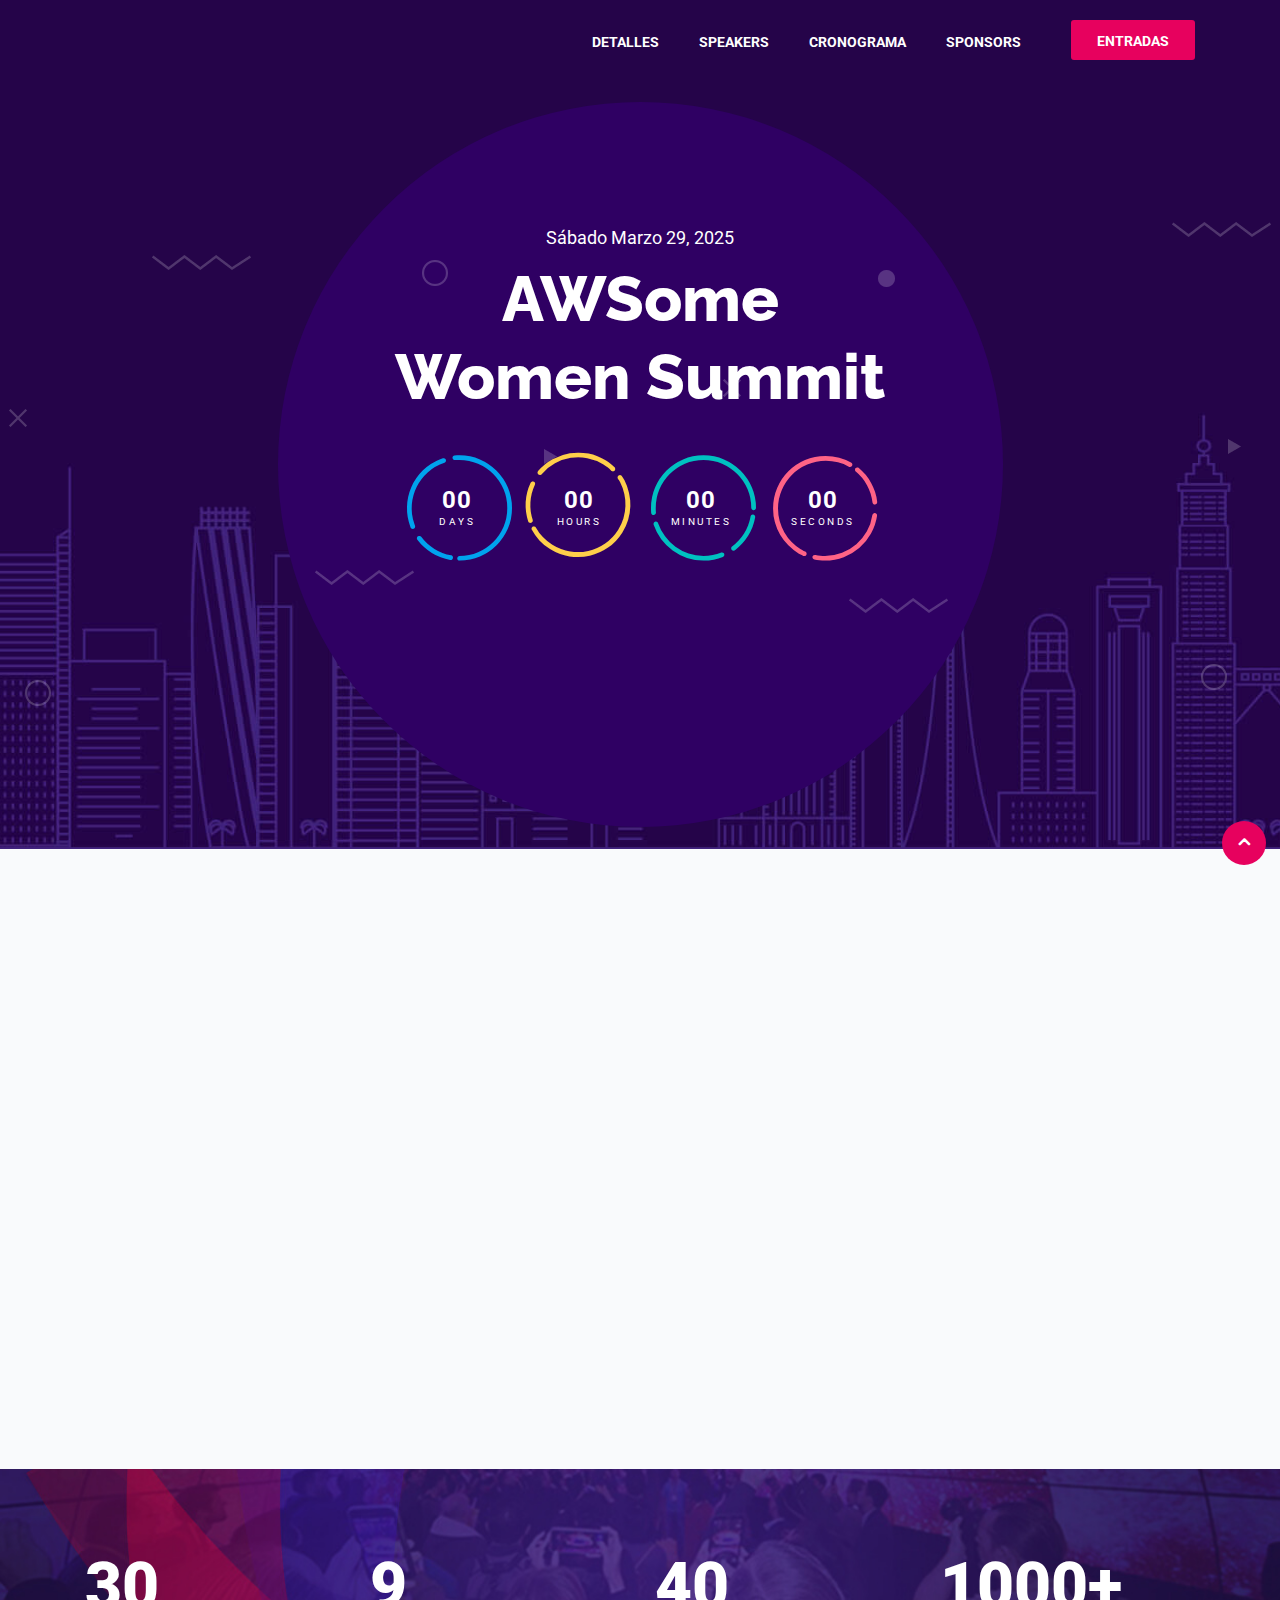
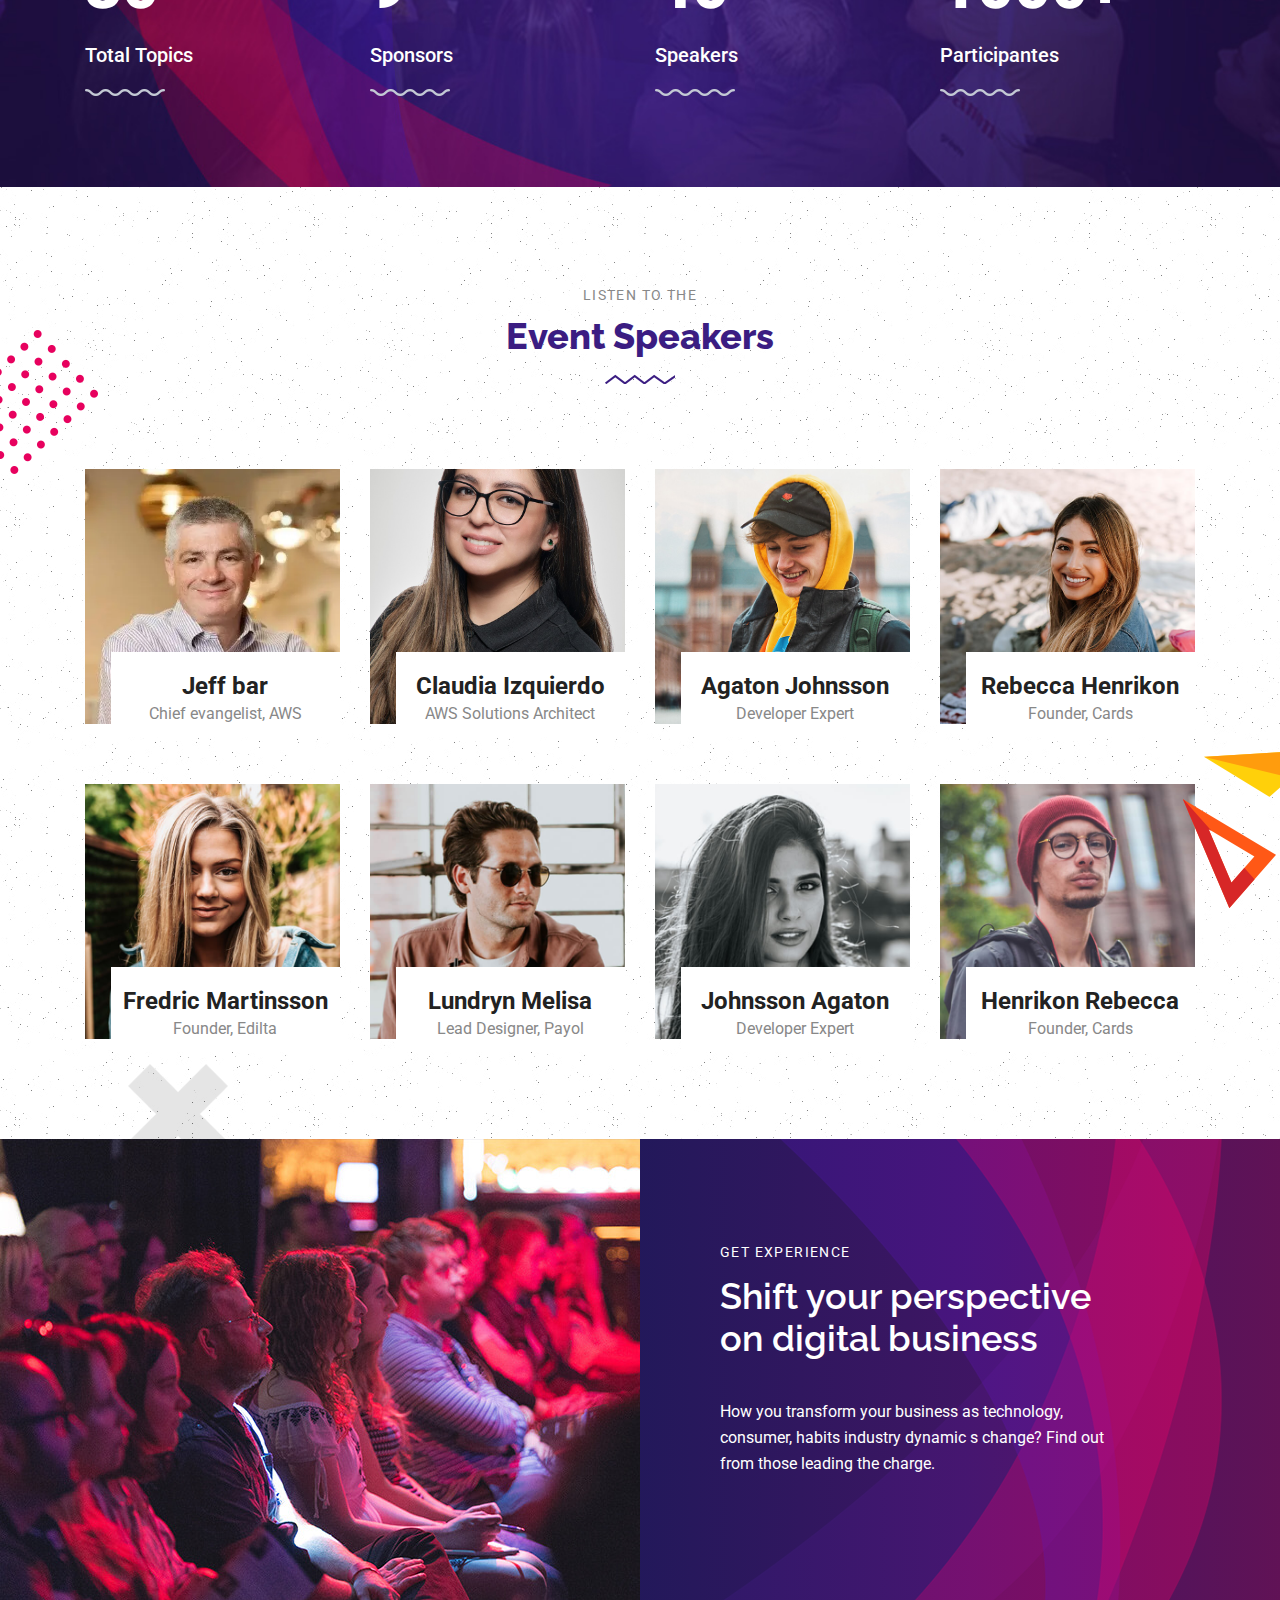
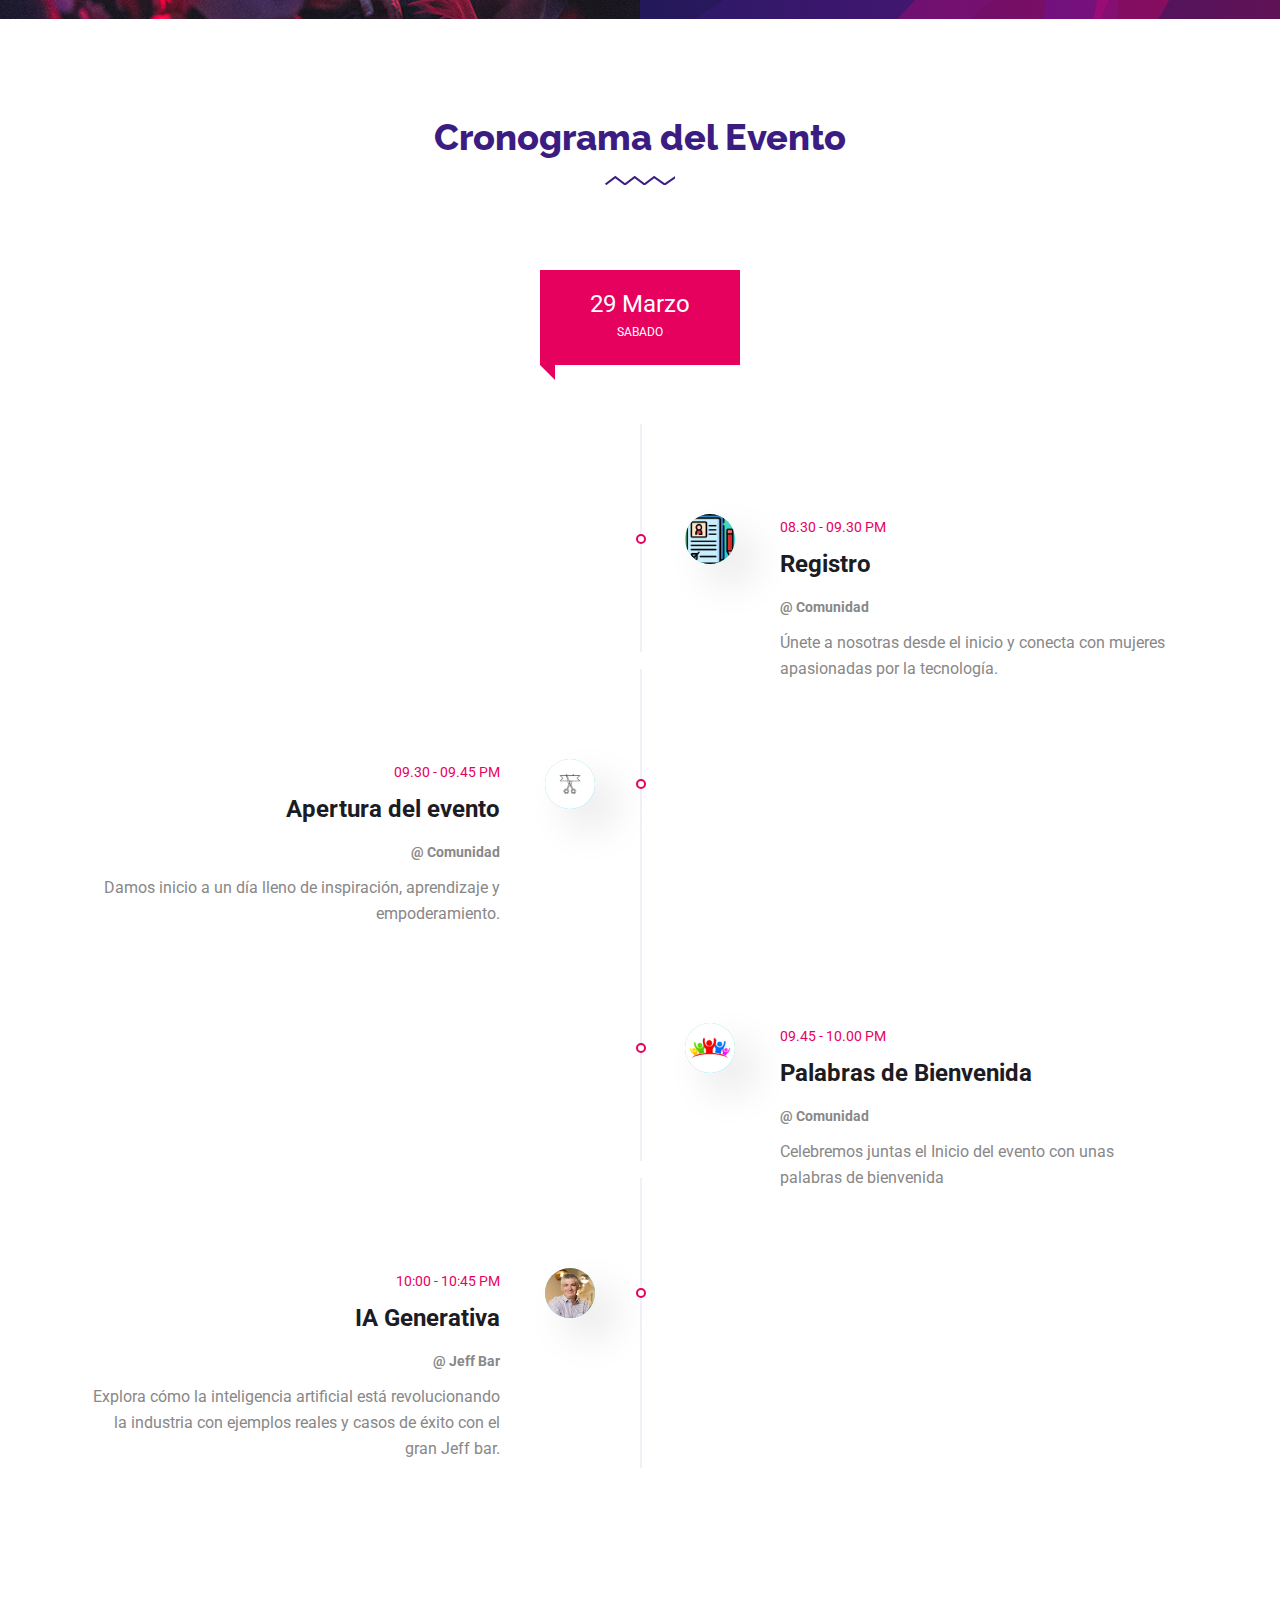
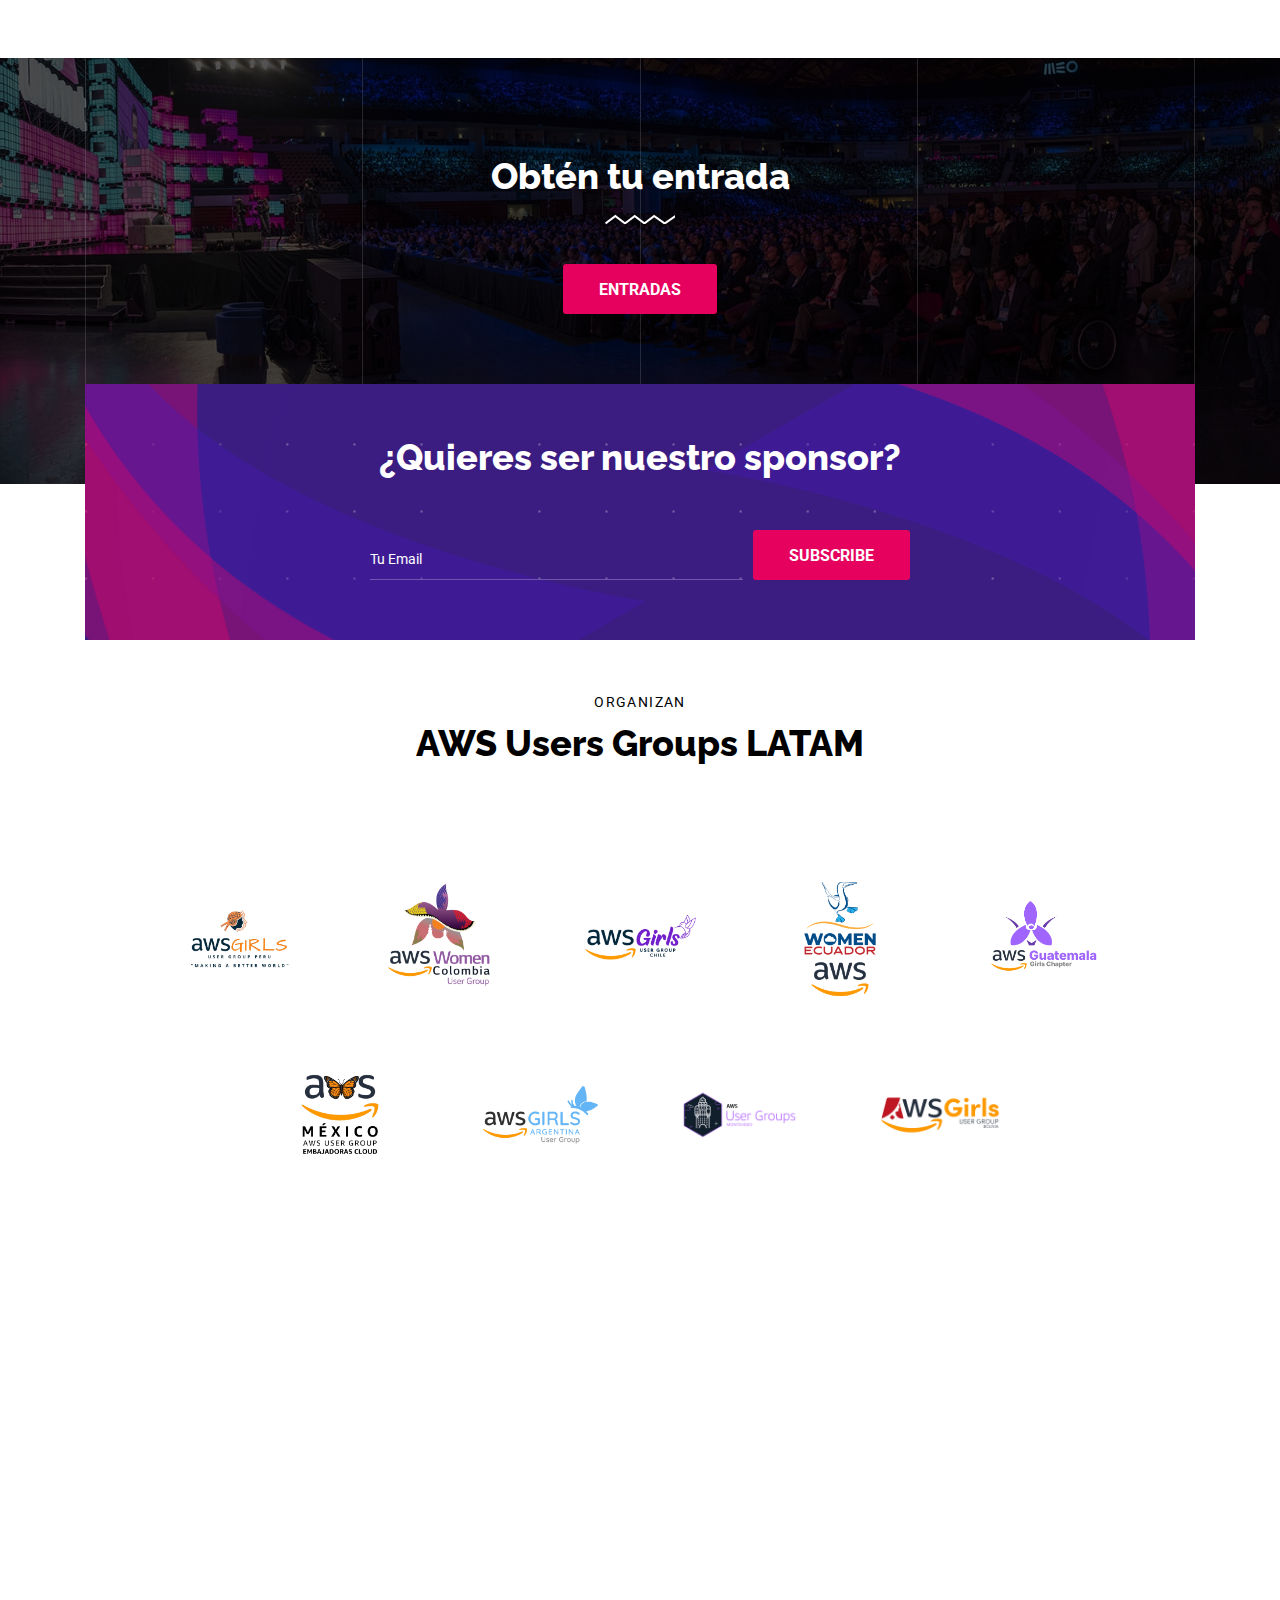
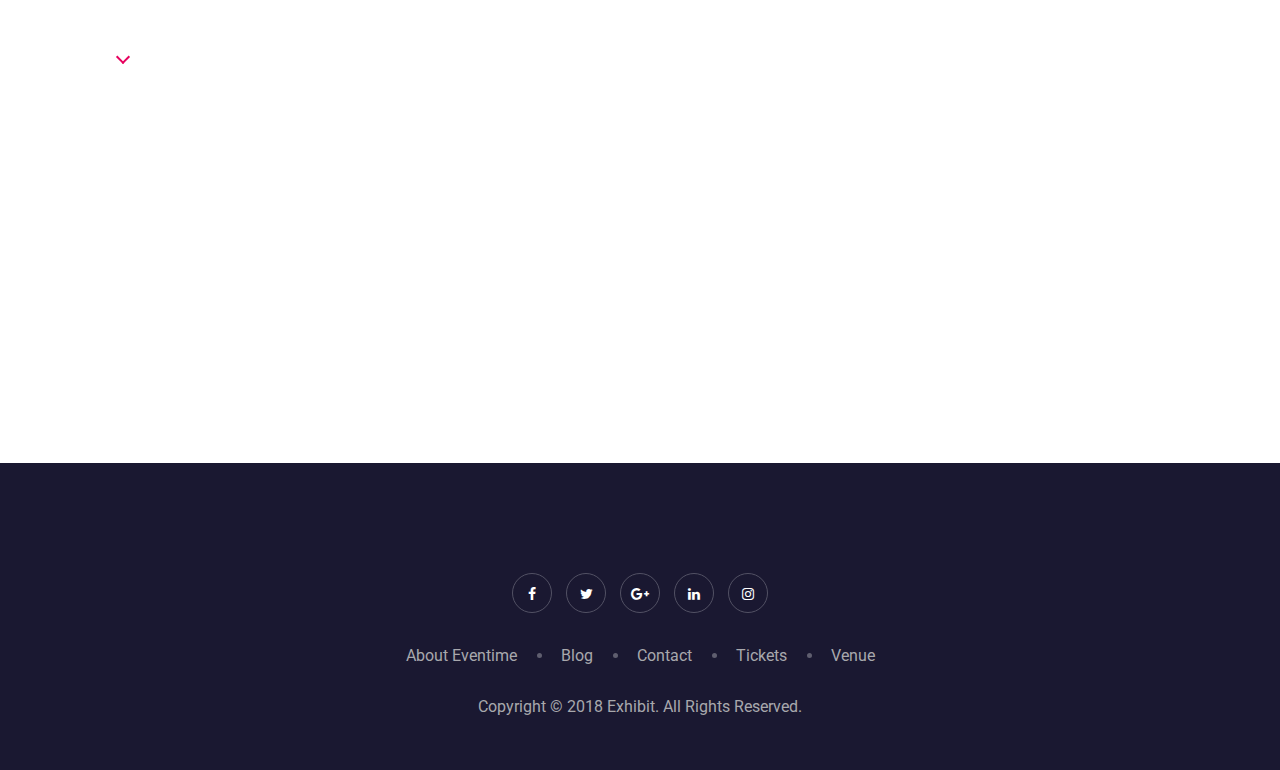
==== index.html @ a5c6aa7a "aws woman avance" ====
<!DOCTYPE html>
<html lang="es">

<head>
   <!-- Basic Page Needs ================================================== -->
   <meta charset="utf-8">

   <!-- Mobile Specific Metas ================================================== -->
   <meta http-equiv="X-UA-Compatible" content="IE=edge">
   <meta name="viewport" content="width=device-width, initial-scale=1.0, user-scalable=0">

   <!-- Site Title -->
   <title>Exhibit - Conference &amp; Event HTML Template</title>


   <!-- CSS
         ================================================== -->
   <!-- Bootstrap -->
   <link rel="stylesheet" href="css/bootstrap.min.css">

   <!-- FontAwesome -->
   <link rel="stylesheet" href="css/font-awesome.min.css">
   <!-- Animation -->
   <link rel="stylesheet" href="css/animate.css">
   <!-- magnific -->
   <link rel="stylesheet" href="css/magnific-popup.css">
   <!-- carousel -->
   <link rel="stylesheet" href="css/owl.carousel.min.css">
   <!-- isotop -->
   <link rel="stylesheet" href="css/isotop.css">
   <!-- ico fonts -->
   <link rel="stylesheet" href="css/xsIcon.css">
   <!-- Template styles-->
   <link rel="stylesheet" href="css/style.css">
   <!-- Responsive styles-->
   <link rel="stylesheet" href="css/responsive.css">

   <!-- HTML5 shim and Respond.js IE8 support of HTML5 elements and media queries -->
   <!-- WARNING: Respond.js doesn't work if you view the page via file:// -->
   <!--[if lt IE 9]>
      <script src="https://oss.maxcdn.com/html5shiv/3.7.2/html5shiv.min.js"></script>
      <script src="https://oss.maxcdn.com/respond/1.4.2/respond.min.js"></script>
      <![endif]-->

</head>

<body>
   <div class="body-inner">
      <!-- Header start -->
      <header id="header" class="header header-classic">
         <div class="container">
            <nav class="navbar navbar-expand-lg navbar-light">
               <!-- logo-->
               <a class="navbar-brand" href="index.html">
                  <!-- <img src="images/logos/logo-v2.png" alt=""> -->
               </a>
               <button class="navbar-toggler" type="button" data-toggle="collapse" data-target="#navbarNavDropdown"
                  aria-controls="navbarNavDropdown" aria-expanded="false" aria-label="Toggle navigation">
                  <span class="navbar-toggler-icon"><i class="icon icon-menu"></i></span>
               </button>
               <div class="collapse navbar-collapse" id="navbarNavDropdown">
                  <ul class="navbar-nav ml-auto">
                     <li class="nav-item dropdown">
                        <a href="#detalles" class="">Detalles</a>
                        
                     </li>
                     <li class="nav-item dropdown">
                        <a href="#ts-speakers" class="">Speakers</a>
                     </li>
                     <li class="nav-item dropdown">
                        <a href="#ts-schedule">Cronograma</a>
                     </li>
                     <li class="nav-item">
                        <a href="#ts-intro-sponsors">Sponsors</a>
                     </li> 
                     <li class="header-ticket nav-item">
                        <a class="ticket-btn btn" href="https://www.eventbrite.com.ar/e/awsome-women-community-summit-latam-2024-tickets-810503938097">Entradas
                        </a>
                     </li>
                  </ul>
               </div>
            </nav>
         </div><!-- container end-->
      </header>
      <!--/ Header end -->
      <!-- banner start-->
      <section class="hero-area centerd-item">
         <div class="banner-item" style="background-image:url(./images/hero_area/banner2.jpg)">
            <div class="container">
               <div class="row">
                  <div class="col-lg-8 mx-auto">
                     <div class="banner-content-wrap text-center">

                        <p class="banner-info">Sábado Marzo 29, 2025</p>
                        <h1 class="banner-title">AWSome Women Summit</h1>

                        <div class="countdown">
                           <div class="counter-item">
                              <i class="icon icon-ring-1Asset-1"></i>
                              <span class="days">00</span>
                              <div class="smalltext">Days</div>

                           </div>
                           <div class="counter-item">
                              <i class="icon icon-ring-4Asset-3"></i>
                              <span class="hours">00</span>
                              <div class="smalltext">Hours</div>
                           </div>
                           <div class="counter-item">
                              <i class="icon icon-ring-3Asset-2"></i>
                              <span class="minutes">00</span>
                              <div class="smalltext">Minutes</div>
                           </div>
                           <div class="counter-item">
                              <i class="icon icon-ring-4Asset-3"></i>
                              <span class="seconds">00</span>
                              <div class="smalltext">Seconds</div>
                           </div>
                        </div>
                        <!-- Countdown end -->
                        <div class="banner-btn">
                           <!-- <a href="#" class="btn">Buy Ticket</a> -->
                        </div>

                     </div>
                     <!-- Banner content wrap end -->
                  </div><!-- col end-->

               </div><!-- row end-->
            </div>
            <!-- Container end -->
         </div>

      </section>
      <!-- banner end-->

      <!-- ts intro start -->
    
      <section id="detalles" class="ts-intro-item section-bg">
         <div class="container">
            <div class="row">
               <div class="col-lg-4 wow fadeInUp" data-wow-duration="1.5s" data-wow-delay="300ms">
                  <div class="intro-left-content">
                     <h2 class="column-title">
                        <span>ACTIVIDADES</span>
                        En el evento
                     </h2>
                     <a href="#" class="btn">Entradas</a>
                  </div>
               </div><!-- col end-->
               <div class="col-lg-8">
                  <div class="row">
                     <div class="col-lg-6 wow fadeInUp" data-wow-duration="1.5s" data-wow-delay="400ms">
                        <div class="single-intro-text mb-30">
                           <i class="icon icon-speaker"></i>
                           <h3 class="ts-title">Charlas</h3>
                           <p>
                              Con speakers nacionales y internacionales que comparten sus experiencias
                           </p>
                           <span class="count-number">01</span>
                        </div><!-- single intro text end-->
                     </div><!-- col end-->
                     <div class="col-lg-6 wow fadeInUp" data-wow-duration="1.5s" data-wow-delay="500ms">
                        <div class="single-intro-text mb-30">
                           <i class="icon icon-netwrorking"></i>
                           <h3 class="ts-title">Comunidad</h3>
                           <p>
                              Entra en contacto con comunidades de la industria
                           </p>
                           <span class="count-number">02</span>
                        </div><!-- single intro text end-->

                     </div><!-- col end-->
                     <div class="col-lg-6 wow fadeInUp" data-wow-duration="1.5s" data-wow-delay="600ms">
                        <div class="single-intro-text mb-30">
                           <i class="icon icon-people"></i>
                           <h3 class="ts-title">Networking</h3>
                           <p>
                              Entra en contacto con otras profesionales de la industria
                           </p>
                           <span class="count-number">03</span>
                        </div><!-- single intro text end-->
                     </div><!-- col end-->
                     <div class="col-lg-6 wow fadeInUp" data-wow-duration="1.5s" data-wow-delay="700ms">
                        <div class="single-intro-text mb-30">
                           <i class="icon icon-fun"></i>
                           <h3 class="ts-title">Sesiones de certificacion</h3>
                           <p>
                              Preparación para certificarte en AWS
                           </p>
                           <span class="count-number">04</span>
                        </div><!-- single intro text end-->
                     </div><!-- col end-->
                  </div>
               </div><!-- col end-->

            </div><!-- row end-->
         </div><!-- container end-->
      </section>
      <!-- ts intro end-->

      <!-- ts funfact start-->
      <section class="ts-funfact" style="background-image: url(./images/funfact_bg.jpg)">
         <div class="container">
            <div class="row">
               <div class="col-lg-3 col-md-6">
                  <div class="ts-single-funfact">
                     <h3 class="funfact-num"><span class="counterUp" data-counter="30">30</span></h3>
                     <h4 class="funfact-title">Total Topics</h4>
                  </div>
               </div><!-- col end-->
               <div class="col-lg-3 col-md-6">
                  <div class="ts-single-funfact">
                     <h3 class="funfact-num"><span class="counterUp" data-counter="9">9</span></h3>
                     <h4 class="funfact-title">Sponsors</h4>
                  </div>
               </div><!-- col end-->
               <div class="col-lg-3 col-md-6">
                  <div class="ts-single-funfact">
                     <h3 class="funfact-num"><span class="counterUp" data-counter="40">40</span></h3>
                     <h4 class="funfact-title">Speakers</h4>
                  </div>
               </div><!-- col end-->
               <div class="col-lg-3 col-md-6">
                  <div class="ts-single-funfact">
                     <h3 class="funfact-num"><span class="counterUp" data-counter="1000">1000</span>+</h3>
                     <h4 class="funfact-title">Participantes</h4>
                  </div>
               </div><!-- col end-->
            </div><!-- row end-->
         </div><!-- container end-->
      </section>
      <!-- ts funfact end-->

      <!-- ts speaker start-->
      <section id="ts-speakers" class="ts-speakers speaker-classic" style="background-image:url(./images/speakers/speaker_bg.png)">
         <div class="container">
            <div class="row">
               <div class="col-lg-8 mx-auto">
                  <h2 class="section-title text-center">
                     <span>Listen to the</span>
                     Event Speakers
                  </h2>
               </div><!-- col end-->
            </div><!-- row end-->
            <div class="row">
               <div class="col-lg-3 col-md-6">
                  <div class="ts-speaker">
                     <div class="speaker-img">
                        <img class="img-fluid" src="images/jeff.png" alt="">
                        <a href="#popup_1" class="view-speaker ts-image-popup" data-effect="mfp-zoom-in">
                                    <i class="icon icon-plus"></i>
                                </a>
                     </div>
                     <div class="ts-speaker-info">
                        <h3 class="ts-title"><a href="#">Jeff bar</a></h3>
                        <p>
                           Chief evangelist, AWS
                        </p>
                     </div>
                  </div>
                  <!-- popup start-->
                  <div id="popup_1" class="container ts-speaker-popup mfp-hide">
                     <div class="row">
                        <div class="col-lg-6">
                           <div class="ts-speaker-popup-img">
                              <img src="images/jeff.png" alt="">
                           </div>
                        </div><!-- col end-->
                        <div class="col-lg-6">
                           <div class="ts-speaker-popup-content">
                              <h3 class="ts-title">Jeff bar</h3>
                              <span class="speakder-designation">Cheif evangelist, AWS</span>
                              <img class="company-logo" src="images/aws.png" alt="">
                              <p>
                                 Explora cómo la inteligencia artificial está revolucionando la industria con ejemplos reales y casos de éxito con el gran Jeff bar.
                              </p>
                              <h4 class="session-name">
                                 IA Generativa
                              </h4>
                              <div class="row">
                                 <div class="col-lg-6">
                                    <div class="speaker-session-info">
                                       <span>
                                                   10.30 - 10.45 am
                                             </span>
                                       <p>
                                          <!-- Marketing Matters -->
                                       </p>
                                    </div>
                                 </div>
                                 <div class="col-lg-6">
                                    <div class="speaker-session-info">
                                       
                                    </div>
                                 </div>
                              </div>
                              <div class="ts-speakers-social">
                                 <a href="#"><i class="fa fa-facebook"></i></a>
                                 <a href="#"><i class="fa fa-twitter"></i></a>
                                 <a href="#"><i class="fa fa-instagram"></i></a>
                                 <a href="#"><i class="fa fa-google-plus"></i></a>
                                 <a href="#"><i class="fa fa-linkedin"></i></a>
                              </div>
                           </div><!-- ts-speaker-popup-content end-->
                        </div><!-- col end-->
                     </div><!-- row end-->
                  </div><!-- popup end-->
               </div> <!-- col end-->
               <div class="col-lg-3 col-md-6">
                  <div class="ts-speaker">
                     <div class="speaker-img">
                        <img class="img-fluid" src="images/claudia.jpg" alt="">
                        <a href="#popup_2"  class="view-speaker ts-image-popup" data-effect="mfp-zoom-in">
                                    <i class="icon icon-plus"></i>
                                </a>
                     </div>
                     <div class="ts-speaker-info">
                        <h3 class="ts-title"><a href="#">Claudia Izquierdo</a></h3>
                        <p>
                           AWS Solutions Architect
                        </p>
                     </div>
                  </div>
                  <!-- popup start-->
                  <div id="popup_2" class="container ts-speaker-popup mfp-hide">
                     <div class="row">
                        <div class="col-lg-6">
                           <div class="ts-speaker-popup-img">
                              <img src="images/claudia.jpg" alt="">
                           </div>
                        </div><!-- col end-->
                        <div class="col-lg-6">
                           <div class="ts-speaker-popup-content">
                              <h3 class="ts-title">Claudia Izquierdo</h3>
                              <span class="speakder-designation">Cheif Architecture</span>
                              <img class="company-logo" src="images/aws.png" alt="">
                              <p>
                                 World is committed to making participation in the event a harass ment free experience
                                 for everyone, regardless of level experience gender, gender identity and expression
                              </p>
                              <h4 class="session-name">
                                 Sessions Claudia Izquierdo
                              </h4>
                              <div class="row">
                                 <div class="col-lg-6">
                                    <div class="speaker-session-info">
                                       <span>
                                                         10.30 - 11.30 am
                                                   </span>
                                       <p>
                                          <!-- Marketing Matters -->
                                       </p>
                                    </div>
                                 </div>
                                 <div class="col-lg-6">
                                    <div class="speaker-session-info">
                                    </div>
                                 </div>
                              </div>
                              <div class="ts-speakers-social">
                                 <a href="#"><i class="fa fa-facebook"></i></a>
                                 <a href="#"><i class="fa fa-twitter"></i></a>
                                 <a href="#"><i class="fa fa-instagram"></i></a>
                                 <a href="#"><i class="fa fa-google-plus"></i></a>
                                 <a href="#"><i class="fa fa-linkedin"></i></a>
                              </div>
                           </div><!-- ts-speaker-popup-content end-->
                        </div><!-- col end-->
                     </div><!-- row end-->
                  </div><!-- popup end-->
               </div> <!-- col end-->
               <div class="col-lg-3 col-md-6">
                  <div class="ts-speaker">
                     <div class="speaker-img">
                        <img class="img-fluid" src="images/speakers/speaker3.jpg" alt="">
                        <a href="#popup_3" class="view-speaker ts-image-popup" data-effect="mfp-zoom-in">
                                    <i class="icon icon-plus"></i>
                                </a>
                     </div>
                     <div class="ts-speaker-info">
                        <h3 class="ts-title"><a href="#">Agaton Johnsson</a></h3>
                        <p>
                           Developer Expert
                        </p>
                     </div>
                  </div>
                  <!-- popup start-->
                  <div id="popup_3" class="container ts-speaker-popup mfp-hide">
                     <div class="row">
                        <div class="col-lg-6">
                           <div class="ts-speaker-popup-img">
                              <img src="images/speakers/speaker3.jpg" alt="">
                           </div>
                        </div><!-- col end-->
                        <div class="col-lg-6">
                           <div class="ts-speaker-popup-content">
                              <h3 class="ts-title">David Robert</h3>
                              <span class="speakder-designation">Cheif Architecture</span>
                              <img class="company-logo" src="images/sponsors/sponsor-6.png" alt="">
                              <p>
                                 World is committed to making participation in the event a harass ment free experience
                                 for everyone, regardless of level experience gender, gender identity and expression
                              </p>
                              <h4 class="session-name">
                                 Sessions by David
                              </h4>
                              <div class="row">
                                 <div class="col-lg-6">
                                    <div class="speaker-session-info">
                                       <h4>Day 1</h4>
                                       <span>
                                                         10.30 - 11.30 am
                                                   </span>
                                       <p>
                                          Marketing Matters
                                       </p>
                                    </div>
                                 </div>
                                 <div class="col-lg-6">
                                    <div class="speaker-session-info">
                                       <h4>Day 1</h4>
                                       <span>
                                                            10.30 - 11.30 am
                                                      </span>
                                       <p>
                                          Marketing Matters
                                       </p>
                                    </div>
                                 </div>
                              </div>
                              <div class="ts-speakers-social">
                                 <a href="#"><i class="fa fa-facebook"></i></a>
                                 <a href="#"><i class="fa fa-twitter"></i></a>
                                 <a href="#"><i class="fa fa-instagram"></i></a>
                                 <a href="#"><i class="fa fa-google-plus"></i></a>
                                 <a href="#"><i class="fa fa-linkedin"></i></a>
                              </div>
                           </div><!-- ts-speaker-popup-content end-->
                        </div><!-- col end-->
                     </div><!-- row end-->
                  </div><!-- popup end-->
               </div> <!-- col end-->
               <div class="col-lg-3 col-md-6">
                  <div class="ts-speaker">
                     <div class="speaker-img">
                        <img class="img-fluid" src="images/speakers/speaker4.jpg" alt="">
                        <a href="#popup_4" class="view-speaker ts-image-popup" data-effect="mfp-zoom-in">
                                    <i class="icon icon-plus"></i>
                                </a>
                     </div>
                     <div class="ts-speaker-info">
                        <h3 class="ts-title"><a href="#">Rebecca Henrikon</a></h3>
                        <p>
                           Founder, Cards
                        </p>
                     </div>
                  </div>
                  <!-- popup start-->
                  <div id="popup_4" class="container ts-speaker-popup mfp-hide">
                     <div class="row">
                        <div class="col-lg-6">
                           <div class="ts-speaker-popup-img">
                              <img src="images/speakers/speaker4.jpg" alt="">
                           </div>
                        </div><!-- col end-->
                        <div class="col-lg-6">
                           <div class="ts-speaker-popup-content">
                              <h3 class="ts-title">David Robert</h3>
                              <span class="speakder-designation">Cheif Architecture</span>
                              <img class="company-logo" src="images/sponsors/sponsor-6.png" alt="">
                              <p>
                                 World is committed to making participation in the event a harass ment free experience
                                 for everyone, regardless of level experience gender, gender identity and expression
                              </p>
                              <h4 class="session-name">
                                 Sessions by David
                              </h4>
                              <div class="row">
                                 <div class="col-lg-6">
                                    <div class="speaker-session-info">
                                       <h4>Day 1</h4>
                                       <span>
                                                         10.30 - 11.30 am
                                                   </span>
                                       <p>
                                          Marketing Matters
                                       </p>
                                    </div>
                                 </div>
                                 <div class="col-lg-6">
                                    <div class="speaker-session-info">
                                       <h4>Day 1</h4>
                                       <span>
                                                            10.30 - 11.30 am
                                                      </span>
                                       <p>
                                          Marketing Matters
                                       </p>
                                    </div>
                                 </div>
                              </div>
                              <div class="ts-speakers-social">
                                 <a href="#"><i class="fa fa-facebook"></i></a>
                                 <a href="#"><i class="fa fa-twitter"></i></a>
                                 <a href="#"><i class="fa fa-instagram"></i></a>
                                 <a href="#"><i class="fa fa-google-plus"></i></a>
                                 <a href="#"><i class="fa fa-linkedin"></i></a>
                              </div>
                           </div><!-- ts-speaker-popup-content end-->
                        </div><!-- col end-->
                     </div><!-- row end-->
                  </div><!-- popup end-->
               </div> <!-- col end-->
               <div class="col-lg-3 col-md-6">
                  <div class="ts-speaker">
                     <div class="speaker-img">
                        <img class="img-fluid" src="images/speakers/speaker5.jpg" alt="">
                        <a href="#popup_5" class="view-speaker  ts-image-popup" data-effect="mfp-zoom-in">
                                    <i class="icon icon-plus"></i>
                                </a>
                     </div>
                     <div class="ts-speaker-info">
                        <h3 class="ts-title"><a href="#">Fredric Martinsson</a></h3>
                        <p>
                           Founder, Edilta
                        </p>
                     </div>
                  </div>
                  <!-- popup start-->
                  <div id="popup_5" class="container ts-speaker-popup mfp-hide">
                     <div class="row">
                        <div class="col-lg-6">
                           <div class="ts-speaker-popup-img">
                              <img src="images/speakers/speaker5.jpg" alt="">
                           </div>
                        </div><!-- col end-->
                        <div class="col-lg-6">
                           <div class="ts-speaker-popup-content">
                              <h3 class="ts-title">David Robert</h3>
                              <span class="speakder-designation">Cheif Architecture</span>
                              <img class="company-logo" src="images/sponsors/sponsor-6.png" alt="">
                              <p>
                                 World is committed to making participation in the event a harass ment free experience
                                 for everyone, regardless of level experience gender, gender identity and expression
                              </p>
                              <h4 class="session-name">
                                 Sessions by David
                              </h4>
                              <div class="row">
                                 <div class="col-lg-6">
                                    <div class="speaker-session-info">
                                       <h4>Day 1</h4>
                                       <span>
                                                         10.30 - 11.30 am
                                                   </span>
                                       <p>
                                          Marketing Matters
                                       </p>
                                    </div>
                                 </div>
                                 <div class="col-lg-6">
                                    <div class="speaker-session-info">
                                       <h4>Day 1</h4>
                                       <span>
                                                            10.30 - 11.30 am
                                                      </span>
                                       <p>
                                          Marketing Matters
                                       </p>
                                    </div>
                                 </div>
                              </div>
                              <div class="ts-speakers-social">
                                 <a href="#"><i class="fa fa-facebook"></i></a>
                                 <a href="#"><i class="fa fa-twitter"></i></a>
                                 <a href="#"><i class="fa fa-instagram"></i></a>
                                 <a href="#"><i class="fa fa-google-plus"></i></a>
                                 <a href="#"><i class="fa fa-linkedin"></i></a>
                              </div>
                           </div><!-- ts-speaker-popup-content end-->
                        </div><!-- col end-->
                     </div><!-- row end-->
                  </div><!-- popup end-->
               </div> <!-- col end-->
               <div class="col-lg-3 col-md-6">
                  <div class="ts-speaker">
                     <div class="speaker-img">
                        <img class="img-fluid" src="images/speakers/speaker6.jpg" alt="">
                        <a href="#popup_6" class="view-speaker ts-image-popup" data-effect="mfp-zoom-in">
                                    <i class="icon icon-plus"></i>
                                </a>
                     </div>
                     <div class="ts-speaker-info">
                        <h3 class="ts-title"><a href="#">Lundryn Melisa </a></h3>
                        <p>
                           Lead Designer, Payol
                        </p>
                     </div>
                  </div>
                  <!-- popup start-->
                  <div id="popup_6" class="container ts-speaker-popup mfp-hide">
                     <div class="row">
                        <div class="col-lg-6">
                           <div class="ts-speaker-popup-img">
                              <img src="images/speakers/speaker1.jpg" alt="">
                           </div>
                        </div><!-- col end-->
                        <div class="col-lg-6">
                           <div class="ts-speaker-popup-content">
                              <h3 class="ts-title">David Robert</h3>
                              <span class="speakder-designation">Cheif Architecture</span>
                              <img class="company-logo" src="images/sponsors/sponsor-6.png" alt="">
                              <p>
                                 World is committed to making participation in the event a harass ment free experience
                                 for everyone, regardless of level experience gender, gender identity and expression
                              </p>
                              <h4 class="session-name">
                                 Sessions by David
                              </h4>
                              <div class="row">
                                 <div class="col-lg-6">
                                    <div class="speaker-session-info">
                                       <h4>Day 1</h4>
                                       <span>
                                                         10.30 - 11.30 am
                                                   </span>
                                       <p>
                                          Marketing Matters
                                       </p>
                                    </div>
                                 </div>
                                 <div class="col-lg-6">
                                    <div class="speaker-session-info">
                                       <h4>Day 1</h4>
                                       <span>
                                                            10.30 - 11.30 am
                                                      </span>
                                       <p>
                                          Marketing Matters
                                       </p>
                                    </div>
                                 </div>
                              </div>
                              <div class="ts-speakers-social">
                                 <a href="#"><i class="fa fa-facebook"></i></a>
                                 <a href="#"><i class="fa fa-twitter"></i></a>
                                 <a href="#"><i class="fa fa-instagram"></i></a>
                                 <a href="#"><i class="fa fa-google-plus"></i></a>
                                 <a href="#"><i class="fa fa-linkedin"></i></a>
                              </div>
                           </div><!-- ts-speaker-popup-content end-->
                        </div><!-- col end-->
                     </div><!-- row end-->
                  </div><!-- popup end-->
               </div> <!-- col end-->
               <div class="col-lg-3 col-md-6">
                  <div class="ts-speaker">
                     <div class="speaker-img">
                        <img class="img-fluid" src="images/speakers/speaker7.jpg" alt="">
                        <a href="#popup_7" class="view-speaker ts-image-popup" data-effect="mfp-zoom-in">
									<i class="icon icon-plus"></i>
								</a>
                     </div>
                     <div class="ts-speaker-info">
                        <h3 class="ts-title"><a href="#">Johnsson Agaton </a></h3>
                        <p>
                           Developer Expert
                        </p>
                     </div>
                  </div>
                  <!-- popup start-->
                  <div id="popup_7" class="container ts-speaker-popup mfp-hide">
                     <div class="row">
                        <div class="col-lg-6">
                           <div class="ts-speaker-popup-img">
                              <img src="images/speakers/speaker7.jpg" alt="">
                           </div>
                        </div><!-- col end-->
                        <div class="col-lg-6">
                           <div class="ts-speaker-popup-content">
                              <h3 class="ts-title">David Robert</h3>
                              <span class="speakder-designation">Cheif Architecture</span>
                              <img class="company-logo" src="images/sponsors/sponsor-6.png" alt="">
                              <p>
                                 World is committed to making participation in the event a harass ment free experience
                                 for everyone, regardless of level experience gender, gender identity and expression
                              </p>
                              <h4 class="session-name">
                                 Sessions by David
                              </h4>
                              <div class="row">
                                 <div class="col-lg-6">
                                    <div class="speaker-session-info">
                                       <h4>Day 1</h4>
                                       <span>
                                                         10.30 - 11.30 am
                                                   </span>
                                       <p>
                                          Marketing Matters
                                       </p>
                                    </div>
                                 </div>
                                 <div class="col-lg-6">
                                    <div class="speaker-session-info">
                                       <h4>Day 1</h4>
                                       <span>
                                                            10.30 - 11.30 am
                                                      </span>
                                       <p>
                                          Marketing Matters
                                       </p>
                                    </div>
                                 </div>
                              </div>
                              <div class="ts-speakers-social">
                                 <a href="#"><i class="fa fa-facebook"></i></a>
                                 <a href="#"><i class="fa fa-twitter"></i></a>
                                 <a href="#"><i class="fa fa-instagram"></i></a>
                                 <a href="#"><i class="fa fa-google-plus"></i></a>
                                 <a href="#"><i class="fa fa-linkedin"></i></a>
                              </div>
                           </div><!-- ts-speaker-popup-content end-->
                        </div><!-- col end-->
                     </div><!-- row end-->
                  </div><!-- popup end-->
               </div> <!-- col end-->

               <div class="col-lg-3 col-md-6">
                  <div class="ts-speaker">
                     <div class="speaker-img">
                        <img class="img-fluid" src="images/speakers/speaker8.jpg" alt="">
                        <a href="#" class="view-speaker">
                                    <i class="icon icon-plus"></i>
                                </a>
                     </div>
                     <div class="ts-speaker-info">
                        <h3 class="ts-title"><a href="#">Henrikon Rebecca </a></h3>
                        <p>
                           Founder, Cards
                        </p>
                     </div>
                  </div>
               </div> <!-- col end-->
            </div><!-- row end-->
         </div><!-- container end-->

         <!-- shap img-->
         <div class="speaker-shap">
            <img class="shap1" src="images/shap/home_speaker_memphis1.png" alt="">
            <img class="shap2" src="images/shap/home_speaker_memphis2.png" alt="">
            <img class="shap3" src="images/shap/home_speaker_memphis3.png" alt="">
         </div>
         <!-- shap img end-->
      </section>
      <!-- ts speaker end-->

         <!-- ts experience start-->
         <section id="ts-experiences" class="ts-experiences">
         <div class="container-fluid">
            <div class="row">
               <div class="col-lg-6 no-padding">
                  <div class="exp-img" style="background-image:url(./images/cta_img.jpg)">
                  </div>
               </div><!-- col end-->
               <div class="col-lg-6 no-padding align-self-center">
                  <div class="ts-exp-wrap">
                     <div class="ts-exp-content">
                        <h2 class="column-title">
                           <span>Get Experience</span>
                           Shift your perspective on
                           digital business
                        </h2>
                        <p>
                           How  you transform your business as technology, consumer, habits industry dynamic s change? Find out from those leading the charge.
                        </p>
                     </div>
                  </div>

               </div><!-- col end-->
            </div><!-- row end-->
         </div><!-- container fluid end-->
      </section>
      <!-- ts experience end-->

      <!-- ts schedule start-->
      <section id="ts-schedule" class="ts-schedule">
         <div class="container">
            <div class="row">
               <div class="col-lg-8 mx-auto">
                  <h2 class="section-title">
                     <!-- <span>Schedule Details</span> -->
                     Cronograma del Evento
                  </h2>
                  <div class="ts-schedule-nav">
                     <ul class="nav nav-tabs justify-content-center" role="tablist">
                        <li class="nav-item">
                           <a class="active" title="Click Me" href="#date1" role="tab" data-toggle="tab">
                              <h3>29 Marzo</h3>
                              <span>Sabado</span>
                            </a>
                        </li>
                     </ul>
                     <!-- Tab panes -->
                  </div>
               </div><!-- col end-->

            </div><!-- row end-->
            <div class="row">
               <div class="col-lg-12">
                  <div class="tab-content schedule-tabs schedule-tabs-item">
                     <div role="tabpanel" class="tab-pane active" id="date1">
                        <div class="row">
                           <div class="col-lg-6">
                              <div class="schedule-listing-item schedule-left">
                                 <img class="schedule-slot-speakers" src="images/apertura.png" alt="">
                                 <span class="schedule-slot-time">09.30 - 09.45 PM</span>
                                 <h3 class="schedule-slot-title">Apertura del evento</h3>
                                 <h4 class="schedule-slot-name">@ Comunidad</h4>
                                 <p>
                                    Damos inicio a un día lleno de inspiración, aprendizaje y empoderamiento.
                                 </p>
                              </div>
                           </div><!-- col end-->
                           <div class="col-lg-6">
                              <div class="schedule-listing-item schedule-right">
                                 <img class="schedule-slot-speakers" src="images/registro.png" alt="">
                                 <span class="schedule-slot-time">08.30 - 09.30 PM</span>
                                 <h3 class="schedule-slot-title">Registro</h3>
                                 <h4 class="schedule-slot-name">@ Comunidad</h4>
                                 <p>
                                    Únete a nosotras desde el inicio y conecta con mujeres apasionadas por la tecnología.
                                 </p>
                              </div>
                           </div><!-- col end-->
                           <div class="col-lg-6">
                              <div class="schedule-listing-item schedule-left">
                                 <img class="schedule-slot-speakers" src="images/jeff.png" alt="">
                                 <span class="schedule-slot-time">10:00 - 10:45 PM</span>
                                 <h3 class="schedule-slot-title">IA Generativa</h3>
                                 <h4 class="schedule-slot-name">@ Jeff Bar</h4>
                                 <p>
                                    Explora cómo la inteligencia artificial está revolucionando la industria con ejemplos reales y casos de éxito con el gran Jeff bar.
                                 </p>
                              </div>
                           </div><!-- col end-->
                           <div class="col-lg-6">
                              <div class="schedule-listing-item schedule-right">
                                 <img class="schedule-slot-speakers" src="images/image.png" alt="">
                                 <span class="schedule-slot-time">09.45 - 10.00 PM</span>
                                 <h3 class="schedule-slot-title">Palabras de Bienvenida</h3>
                                 <h4 class="schedule-slot-name">@ Comunidad</h4>
                                 <p>
                                    Celebremos juntas el Inicio del evento con unas palabras de bienvenida
                                 </p>
                              </div>
                           </div>
                        </div>
                        <div class="schedule-listing-btn">
                           <!-- <a href="#" class="btn">More Details</a> -->
                        </div>
                     </div><!-- tab pane end-->

                     <div role="tabpanel" class="tab-pane" id="date2">
                        <div class="row">
                           <div class="col-lg-6">
                              <div class="schedule-listing-item schedule-left">
                                 <img class="schedule-slot-speakers" src="images/speakers/speaker5.jpg" alt="">
                                 <span class="schedule-slot-time">02.30 - 03.30 PM</span>
                                 <h3 class="schedule-slot-title">Marketing Matters</h3>
                                 <h4 class="schedule-slot-name">@ Rebecca Henrikon</h4>
                                 <p>
                                    How you transform your business technolog consumer habits industry dynamics change
                                    Find out from those leading the charge How you
                                 </p>
                              </div>
                           </div><!-- col end-->
                           <div class="col-lg-6">
                              <div class="schedule-listing-item schedule-right">
                                 <img class="schedule-slot-speakers" src="images/speakers/speaker6.jpg" alt="">
                                 <span class="schedule-slot-time">03.30 - 04.30 PM</span>
                                 <h3 class="schedule-slot-title">Reinventing Experiences</h3>
                                 <h4 class="schedule-slot-name">@ Fredric Martinsson</h4>
                                 <p>
                                    How you transform your business technolog consumer habits industry dynamics change
                                    Find out from those leading the charge How you
                                 </p>
                              </div>
                           </div><!-- col end-->
                           <div class="col-lg-6">
                              <div class="schedule-listing-item schedule-left">
                                 <img class="schedule-slot-speakers" src="images/speakers/speaker7.jpg" alt="">
                                 <span class="schedule-slot-time">04.30 - 05.30 PM</span>
                                 <h3 class="schedule-slot-title">Cultures of Creativity</h3>
                                 <h4 class="schedule-slot-name">@ Melisa Lundryn</h4>
                                 <p>
                                    How you transform your business technolog consumer habits industry dynamics change
                                    Find out from those leading the charge How you
                                 </p>
                              </div>
                           </div><!-- col end-->
                           <div class="col-lg-6">
                              <div class="schedule-listing-item schedule-right">
                                 <img class="schedule-slot-speakers" src="images/speakers/speaker8.jpg" alt="">
                                 <span class="schedule-slot-time">05.30 - 06.30 PM</span>
                                 <h3 class="schedule-slot-title">Human Centered Design</h3>
                                 <h4 class="schedule-slot-name">@ Agaton Johnsson</h4>
                                 <p>
                                    How you transform your business technolog consumer habits industry dynamics change
                                    Find out from those leading the charge How you
                                 </p>
                              </div>
                           </div><!-- col end-->
                        </div><!-- row end-->
                        <div class="schedule-listing-btn">
                           <a href="#" class="btn">More Details</a>
                        </div>
                     </div>
                     <div role="tabpanel" class="tab-pane" id="date3">
                        <div class="row">
                           <div class="col-lg-6">
                              <div class="schedule-listing-item schedule-left">
                                 <img class="schedule-slot-speakers" src="images/speakers/speaker1.jpg" alt="">
                                 <span class="schedule-slot-time">10.30 - 11.30 AM</span>
                                 <h3 class="schedule-slot-title">Marketing Matters</h3>
                                 <h4 class="schedule-slot-name">@ Rebecca Henrikon</h4>
                                 <p>
                                    How you transform your business technolog consumer habits industry dynamics change
                                    Find out from those leading the charge How you
                                 </p>
                              </div>
                           </div><!-- col end-->
                           <div class="col-lg-6">
                              <div class="schedule-listing-item schedule-right">
                                 <img class="schedule-slot-speakers" src="images/speakers/speaker2.jpg" alt="">
                                 <span class="schedule-slot-time">11.30 - 12.30 PM</span>
                                 <h3 class="schedule-slot-title">Reinventing Experiences</h3>
                                 <h4 class="schedule-slot-name">@ Hall Building</h4>
                                 <p>
                                    How you transform your business technolog consumer habits industry dynamics change
                                    Find out from those leading the charge How you
                                 </p>
                              </div>
                           </div><!-- col end-->
                           <div class="col-lg-6">
                              <div class="schedule-listing-item schedule-left">
                                 <img class="schedule-slot-speakers" src="images/speakers/speaker3.jpg" alt="">
                                 <span class="schedule-slot-time">01.30 - 02.30 PM</span>
                                 <h3 class="schedule-slot-title">Cultures of Creativity</h3>
                                 <h4 class="schedule-slot-name">@ Fredric Martinsson</h4>
                                 <p>
                                    How you transform your business technolog consumer habits industry dynamics change
                                    Find out from those leading the charge How you
                                 </p>
                              </div>
                           </div><!-- col end-->
                           <div class="col-lg-6">
                              <div class="schedule-listing-item schedule-right">
                                 <img class="schedule-slot-speakers" src="images/speakers/speaker4.jpg" alt="">
                                 <span class="schedule-slot-time">03.30 - 04.30 PM</span>
                                 <h3 class="schedule-slot-title">Human Centered Design</h3>
                                 <h4 class="schedule-slot-name">@ Henrikon Rebecca</h4>
                                 <p>
                                    How you transform your business technolog consumer habits industry dynamics change
                                    Find out from those leading the charge How you
                                 </p>
                              </div>
                           </div><!-- col end-->
                        </div><!-- row end-->
                        <div class="schedule-listing-btn">
                           <a href="#" class="btn">More Details</a>
                        </div>
                     </div>
                  </div>

               </div>
            </div>
         </div><!-- container end-->
      </section>
      <!-- ts schedule end-->
      <section class="ts-book-seat" style="background-image: url(./images/book_seat_img.jpg)">
         <div class="container">
            <div class="row">
               <div class="col-lg-8 mx-auto">
                  <div class="book-seat-content text-center mb-70">
                     <h2 class="section-title white">
                        Obtén tu entrada
                     </h2>
                     <a href="#" class="btn" target="_blank">Entradas</a>
                  </div><!-- book seat end-->
               </div><!-- col end-->

            </div><!-- row end-->
            <div class="ts-footer-newsletter">
               <div class="ts-newsletter" style="background-image: url(./images/shap/subscribe_pattern.png)">
                  <div class="row">
                     <div class="col-lg-6 mx-auto">
                        <div class="ts-newsletter-content">
                           <h2 class="section-title">
                              ¿Quieres ser nuestro sponsor?
                           </h2>
                        </div>
                        <div class="newsletter-form">
                           <form action="#" method="post" class="media align-items-end">
                              <div class="email-form-group media-body">
                                 <input type="email" name="email" id="newsletter-form-email" class="form-control"
                                    placeholder="Tu Email" autocomplete="off" required="">
                              </div>
                              <div class="d-flex ts-submit-btn">
                                 <button class="btn">Subscribe</button>
                              </div>
                           </form>
                        </div>
                     </div>
                  </div>
               </div>
            </div>
         </div><!-- container end-->
      </section>
      <!-- ts pricing start-->
      
      <!-- ts pricing end-->
      <!-- ts blog start-->
      
      <!-- ts blog end-->
      
      <!-- ts sponsors start-->
      <section id="ts-intro-sponsors" class="ts-intro-sponsors">
         <div class="container">
            <div class="row">
               <div class="col-lg-12">
                  <h2 class="section-title white organizer">
                     <span class="organizer">Organizan</span>
                      AWS Users Groups LATAM
                  </h2><!-- section title end-->
               </div><!-- col end-->
            </div><!-- row end-->
            <div class="row">
               <div class="col-lg-12">
                  <div class="sponsors-logo text-center">
                     <a href=""><img class="aws-sponsor" src="images/sponsors/aws_girls.png" alt=""></a>
                     <a href=""><img class="aws-sponsor" src="images/sponsors/aws_colombia.png" alt=""></a>
                     <a href=""><img class="aws-sponsor" src="images/sponsors/aws_girls-chile.png" alt=""></a>
                     <a href=""><img class="aws-sponsor" src="images/sponsors/women-ecuador.png" alt=""></a>
                     <a href=""><img class="aws-sponsor" src="images/sponsors/aws-guatemala.png" alt=""></a>
                     <a href=""><img class="aws-sponsor" src="images/sponsors/aws-mexico.png" alt=""></a>
                     <a href=""><img class="aws-sponsor" src="images/sponsors/aws-argentina.png" alt=""></a>
                     <a href=""><img class="aws-sponsor" src="images/sponsors/aws-uruguay.png" alt=""></a>
                     <a href=""><img class="aws-sponsor" src="images/sponsors/aws-bolivia.png" alt=""></a>
                     <div class="sponsor-btn text-center">
                        <!-- <a href="#" class="btn">Become a Sponsor</a> -->
                     </div>
                  </div><!-- sponsors logo end-->
               </div><!-- col end-->
            </div><!-- row end-->
         </div><!-- container end-->
      </section>
      <!-- ts sponsors end-->
      <section class="ts-map-direction wow fadeInUp" data-wow-duration="1.5s" data-wow-delay="400ms">
         <div class="container">
            <div class="row">
               <div class="col-lg-5">
                  <h2 class="column-title" style="color: white;">
                     <span>Reach us</span>
                     Get Direction to the
                     Event Hall
                  </h2>

                  <div class="ts-map-tabs">
                     <ul class="nav" role="tablist">
                        <li class="nav-item">
                           <a class="nav-link active" href="#profile" role="tab" data-toggle="tab">Venue</a>
                        </li>
                        <li class="nav-item">
                           <a class="nav-link" href="#buzz" role="tab" data-toggle="tab">Time</a>
                        </li>
                        <li class="nav-item">
                           <a class="nav-link" href="#references" role="tab" data-toggle="tab">How to get there</a>
                        </li>
                     </ul>

                     <!-- Tab panes -->
                     <div class="tab-content direction-tabs">
                        <div role="tabpanel" class="tab-pane active" id="profile">
                           <div class="direction-tabs-content">
                              <h3>Brighton Waterfront Hotel, Brighton, London</h3>
                              <p class="derecttion-vanue">
                                 1Hd- 50, 010 Avenue, NY 90001<br/>
                                             United States
                                       </p>
                                 <div class="row">
                                    <div class="col-md-6">
                                       <div class="contact-info-box">
                                          <h3>Tickets info </h3>
                                          <p><strong>Name:</strong> Ronaldo König</p>
                                          <p><strong>Phone:</strong> 009-215-5595</p>
                                          <p><strong>Email: </strong> info@example.com</p>
                                       </div>

                                    </div>
                                    <div class="col-md-6">
                                       <div class="contact-info-box">
                                          <h3>Programme Details </h3>
                                          <p><strong>Name:</strong> Ronaldo König</p>
                                          <p><strong>Phone:</strong> 009-215-5595</p>
                                          <p><strong>Email: </strong> info@example.com</p>
                                       </div>
                                    </div>
                                 </div><!-- row end-->
                           </div><!-- direction tabs end-->
                        </div><!-- tab pane end-->
                        <div role="tabpanel" class="tab-pane fade" id="buzz">
                           <div class="direction-tabs-content">
                              <h3>Brighton Waterfront Hotel, Brighton, London</h3>
                              <p class="derecttion-vanue">
                                 1Hd- 50, 010 Avenue, NY 90001<br/>
                                                   United States
                                             </p>
                                 <div class="row">
                                    <div class="col-md-6">
                                       <div class="contact-info-box">
                                          <h3>Tickets info </h3>
                                          <p><strong>Name:</strong> Ronaldo König</p>
                                          <p><strong>Phone:</strong> 009-215-5595</p>
                                          <p><strong>Email: </strong> info@example.com</p>
                                       </div>

                                    </div>
                                    <div class="col-md-6">
                                       <div class="contact-info-box">
                                          <h3>Programme Details </h3>
                                          <p><strong>Name:</strong> Ronaldo König</p>
                                          <p><strong>Phone:</strong> 009-215-5595</p>
                                          <p><strong>Email: </strong> info@example.com</p>
                                       </div>
                                    </div>
                                 </div><!-- row end-->
                           </div><!-- direction tabs end-->
                        </div>
                        <div role="tabpanel" class="tab-pane fade" id="references">
                           <div class="direction-tabs-content">
                              <h3>Brighton Waterfront Hotel, Brighton, London</h3>
                              <p class="derecttion-vanue">
                                 1Hd- 50, 010 Avenue, NY 90001<br/>
                                                   United States
                                             </p>
                                 <div class="row">
                                    <div class="col-md-6">
                                       <div class="contact-info-box">
                                          <h3>Tickets info </h3>
                                          <p><strong>Name:</strong> Ronaldo König</p>
                                          <p><strong>Phone:</strong> 009-215-5595</p>
                                          <p><strong>Email: </strong> info@example.com</p>
                                       </div>

                                    </div>
                                    <div class="col-md-6">
                                       <div class="contact-info-box">
                                          <h3>Programme Details </h3>
                                          <p><strong>Name:</strong> Ronaldo König</p>
                                          <p><strong>Phone:</strong> 009-215-5595</p>
                                          <p><strong>Email: </strong> info@example.com</p>
                                       </div>
                                    </div>
                                 </div><!-- row end-->
                           </div><!-- direction tabs end-->
                        </div>
                     </div>

                  </div><!-- map tabs end-->

               </div><!-- col end-->
               <div class="col-lg-6 offset-lg-1">
                  <div class="ts-map">
                     <div class="mapouter">
                        <div class="gmap_canvas">
                           <iframe src="https://www.google.com/maps/embed?pb=!1m18!1m12!1m3!1d3022.9028133968723!2d-73.99208268505396!3d40.74216397932861!2m3!1f0!2f0!3f0!3m2!1i1024!2i768!4f13.1!3m3!1m2!1s0x89c259a4119ce269%3A0x9dec0c979b575972!2sEataly+NYC+Flatiron!5e0!3m2!1sen!2sbd!4v1541577288827"></iframe>
                        </div>

                     </div>
                  </div>
               </div>
            </div><!-- col end-->
         </div><!-- container end-->
         <div class="speaker-shap">
            <img class="shap1" src="images/shap/Direction_memphis3.png" alt="">
            <img class="shap2" src="images/shap/Direction_memphis2.png" alt="">
            <img class="shap3" src="images/shap/Direction_memphis4.png" alt="">
            <img class="shap4" src="images/shap/Direction_memphis1.png" alt="">
            <img class="shap5" src="images/shap/Direction_memphis4.png" alt="">
            <img class="shap6" src="images/shap/Direction_memphis4.png" alt="">
            <img class="shap7" src="images/shap/Direction_memphis4.png" alt="">
            <img class="shap8" src="images/shap/Direction_memphis4.png" alt="">
            <img class="shap9" src="images/shap/Direction_memphis4.png" alt="">

         </div>
      </section>
      <!-- ts map direction start-->
      
      <!-- ts map direction end-->

      <!-- ts footer area start-->
      <div class="footer-area">

         <!-- ts-book-seat start-->
         
         <!-- book seat  end-->

         <!-- footer start-->
         <footer class="ts-footer">
            <div class="container">
               <div class="row">
                  <div class="col-lg-8 mx-auto">
                     <div class="ts-footer-social text-center mb-30">
                        <ul>
                           <li>
                              <a href="#"><i class="fa fa-facebook"></i></a>
                           </li>
                           <li>
                              <a href="#"><i class="fa fa-twitter"></i></a>
                           </li>
                           <li>
                              <a href="#"><i class="fa fa-google-plus"></i></a>
                           </li>
                           <li>
                              <a href="#"><i class="fa fa-linkedin"></i></a>
                           </li>
                           <li>
                              <a href="#"><i class="fa fa-instagram"></i></a>
                           </li>
                        </ul>
                     </div>
                     <!-- footer social end-->
                     <div class="footer-menu text-center mb-25">
                        <ul>
                           <li><a href="#">About Eventime</a></li>
                           <li><a href="#">Blog</a></li>
                           <li><a href="#">Contact</a></li>
                           <li><a href="#">Tickets</a></li>
                           <li><a href="#">Venue</a></li>
                        </ul>
                     </div><!-- footer menu end-->
                     <div class="copyright-text text-center">
                        <p>Copyright © 2018 Exhibit. All Rights Reserved.</p>
                     </div>
                  </div>
               </div>
            </div>
         </footer>
         <!-- footer end-->
         <div class="BackTo">
            <a href="#" class="fa fa-angle-up" aria-hidden="true"></a>
         </div>
      </div>
      <!-- ts footer area end-->





      <!-- Javascript Files
            ================================================== -->
      <!-- initialize jQuery Library -->
      <script src="js/jquery.js"></script>

      <script src="js/popper.min.js"></script>
      <!-- Bootstrap jQuery -->
      <script src="js/bootstrap.min.js"></script>
      <!-- Counter -->
      <script src="js/jquery.appear.min.js"></script>
      <!-- Countdown -->
      <script src="js/jquery.jCounter.js"></script>
      <!-- magnific-popup -->
      <script src="js/jquery.magnific-popup.min.js"></script>
      <!-- carousel -->
      <script src="js/owl.carousel.min.js"></script>
      <!-- Waypoints -->
      <script src="js/wow.min.js"></script>
      <!-- isotop -->
      <script src="js/isotope.pkgd.min.js"></script>

      <!-- Template custom -->
      <script src="js/main.js"></script>

   </div>
   <!-- Body inner end -->
   <script>
      // Set the event date
      const eventDate = new Date("March 29, 2025 00:00:00").getTime();
  
      // Update the countdown every second
      const countdown = setInterval(() => {
        const now = new Date().getTime();
        const timeLeft = eventDate - now;
  
        // Calculate days, hours, minutes, and seconds
        const days = Math.floor(timeLeft / (1000 * 60 * 60 * 24));
        const hours = Math.floor((timeLeft % (1000 * 60 * 60 * 24)) / (1000 * 60 * 60));
        const minutes = Math.floor((timeLeft % (1000 * 60 * 60)) / (1000 * 60));
        const seconds = Math.floor((timeLeft % (1000 * 60)) / 1000);
  
        // Display the result in the HTML
        document.querySelector(".days").textContent = days;
        document.querySelector(".hours").textContent = hours;
        document.querySelector(".minutes").textContent = minutes;
        document.querySelector(".seconds").textContent = seconds;
  
        // If the countdown is over, stop the interval and display "Event Started"
        if (timeLeft < 0) {
          clearInterval(countdown);
          document.querySelector(".countdown").innerHTML = "<h2>Event Started!</h2>";
        }
      }, 1000);

      document.querySelectorAll('nav a').forEach(anchor => {
  anchor.addEventListener('click', function (e) {
    e.preventDefault();
    const target = document.querySelector(this.getAttribute('href'));
    const offset = 90; // Ajusta esto según el tamaño de tu encabezado fijo
    const targetPosition = target.offsetTop - offset;

    window.scrollTo({
      top: targetPosition,
      behavior: 'smooth',
    });
  });
});

    </script>
</body>

</html>
---- css/isotop.css ----
/* Start: Recommended Isotope styles */

/**** Isotope Filtering ****/

.isotope-item {
   z-index: 2;
 }
 
 .isotope-hidden.isotope-item {
   pointer-events: none;
   z-index: 1;
 }
 
 /**** Isotope CSS3 transitions ****/
 
 .isotope,
 .isotope .isotope-item {
   -webkit-transition-duration: 0.8s;
      -moz-transition-duration: 0.8s;
       -ms-transition-duration: 0.8s;
        -o-transition-duration: 0.8s;
           transition-duration: 0.8s;
 }
 
 .isotope {
   -webkit-transition-property: height, width;
      -moz-transition-property: height, width;
       -ms-transition-property: height, width;
        -o-transition-property: height, width;
           transition-property: height, width;
 }
 
 .isotope .isotope-item {
   -webkit-transition-property: -webkit-transform, opacity;
      -moz-transition-property:    -moz-transform, opacity;
       -ms-transition-property:     -ms-transform, opacity;
        -o-transition-property:      -o-transform, opacity;
           transition-property:         transform, opacity;
 }
 
 /**** disabling Isotope CSS3 transitions ****/
 
 .isotope.no-transition,
 .isotope.no-transition .isotope-item,
 .isotope .isotope-item.no-transition {
   -webkit-transition-duration: 0s;
      -moz-transition-duration: 0s;
       -ms-transition-duration: 0s;
        -o-transition-duration: 0s;
           transition-duration: 0s;
 }
 
 /* End: Recommended Isotope styles */
 
 
 
 /* disable CSS transitions for containers with infinite scrolling*/
 .isotope.infinite-scrolling {
   -webkit-transition: none;
      -moz-transition: none;
       -ms-transition: none;
        -o-transition: none;
           transition: none;
 }
 
 
 
 /**** Isotope styles ****/
 
 /* required for containers to inherit vertical size from window */
 /*html,
 body {
   height: 100%;
 }
 */
 #container {
   padding: 20px 0px;
 }
 
 .height-01{
 height: 250px;
 width: 28%;
 }
 .height-02,{
 height: 250px;
 width: 25%;
 }
 .height-03{
   width: 180px;
   height: 180px;
 }
 .element {
   margin: 1px;
   float: left;
   overflow: hidden;
   position: relative;
   color: #222;
 }
 
 /*.element.web          { background: #F00 url("../images/zoom.png") no-repeat center center; 
 background: hsl(   0, 100%, 50%)  url("../images/zoom.png") no-repeat center center; }
 .element.branding  { background: #F80 url("../images/zoom.png") no-repeat center center; background: hsl(  36, 100%, 50%) url("../images/zoom.png") no-repeat center center;}
 .element.print        { background: #0F0 url("../images/zoom.png") no-repeat center center; background: hsl( 108, 100%, 50%) url("../images/zoom.png") no-repeat center center;}
 .element.creative { background: #0FF url("../images/zoom.png") no-repeat center center; background: hsl( 180, 100%, 50%) url("../images/zoom.png") no-repeat center center;}
 .element.modern       { background: #08F url("../images/zoom.png") no-repeat center center; background: hsl( 216, 100%, 50%) url("../images/zoom.png") no-repeat center center;}
 .element.other  { background: #00F url("../images/zoom.png") no-repeat center center;; background: hsl( 252, 100%, 50%) url("../images/zoom.png") no-repeat center center;}
 .element.ecommerce         { background: #F0F url("../images/zoom.png") no-repeat center center;background: hsl( 288, 100%, 50%) url("../images/zoom.png") no-repeat center center;}
 .element.digital       { background: #F08 url("../images/zoom.png") no-repeat center center; background: hsl( 324, 100%, 50%) url("../images/zoom.png") no-repeat center center;}
 
 */
 .element * {
   position: absolute;
   margin: 0;
 }
 
 .element .symbol {
   left: 0.2em;
   top: 0.4em;
   font-size: 3.8em;
   line-height: 1.0em;
   color: #FFF;
 }
 .element.large .symbol {
   font-size: 4.5em;
 }
 
 .element.fake .symbol {
   color: #000;
 }
 
 .element .name {
   left: 0.5em;
   bottom: 1.6em;
   font-size: 1.05em;
 }
 
 .element .weight {
   font-size: 0.9em;
   left: 0.5em;
   bottom: 0.5em;
 }
 
 .element .number {
   font-size: 1.25em;
   font-weight: bold;
   color: hsla(0,0%,0%,.5);
   right: 0.5em;
   top: 0.5em;
 }
 
 .variable-sizes .element.width2 { width: 230px; }
 
 .variable-sizes .element.height2 { height: 230px; }
 
 .variable-sizes .element.width2.height2 {
   font-size: 2.0em;
 }
 
 .element.large,
 .variable-sizes .element.large,
 .variable-sizes .element.large.width2.height2 {
   font-size: 3.0em;
   width: 350px;
   height: 350px;
   z-index: 100;
 }
 
 .clickable .element:hover {
   cursor: pointer;
 }
 
 .clickable .element:hover h3 {
   text-shadow:
     0 0 10px white,
     0 0 10px white
   ;
 }
 
 .clickable .element:hover h2 {
   color: white;
 }
 
 /**** Filters ****/
 
 #filters{
   margin: 5px 0px;
   padding: 0px;
   list-style: none;
 }
 
 #filters li {
   display: inline-block;
   margin-right: -1px;
 }
---- css/xsIcon.css ----
@font-face {
  font-family: 'iconfont';
  src:
    url('../fonts/iconfont.ttf?ukrc8w') format('truetype'),
    url('../fonts/iconfont.woff?ukrc8w') format('woff'),
    url('../fonts/iconfont.svg?ukrc8w#iconfont') format('svg');
  font-weight: normal;
  font-style: normal;
}


[class^="icon-"], [class*=" icon-"] {
   /* use !important to prevent issues with browser extensions that change fonts */
   font-family: 'iconfont' !important;
   speak: none;
   font-style: normal;
   font-weight: normal;
   font-variant: normal;
   text-transform: none;
   line-height: 1;
 
   /* Better Font Rendering =========== */
   -webkit-font-smoothing: antialiased;
   -moz-osx-font-smoothing: grayscale;
 }
 
 .icon-building:before {
   content: "\e900";
 }
 .icon-cycle:before {
   content: "\e901";
 }
 .icon-food:before {
   content: "\e902";
 }
 .icon-fun:before {
   content: "\e903";
 }
 .icon-hotel:before {
   content: "\e904";
 }
 .icon-marketing:before {
   content: "\e905";
 }
 .icon-Monetizing:before {
   content: "\e906";
 }
 .icon-netwrorking:before {
   content: "\e907";
 }
 .icon-people:before {
   content: "\e908";
 }
 .icon-planning:before {
   content: "\e909";
 }
 .icon-pricing-1Asset-1:before {
   content: "\e90a";
 }
 .icon-pricing-2Asset-2:before {
   content: "\e90b";
 }
 .icon-pricing-3Asset-3:before {
   content: "\e90c";
 }
 .icon-ring-1Asset-1:before {
   content: "\e90d";
 }
 .icon-ring-2Asset-1:before {
   content: "\e90e";
 }
 .icon-ring-3Asset-2:before {
   content: "\e9c3";
 }
 .icon-ring-4Asset-3:before {
   content: "\e9c4";
 }
 .icon-speaker:before {
   content: "\e9c5";
 }
 .icon-home:before {
   content: "\e800";
 }
 .icon-apartment:before {
   content: "\e801";
 }
 .icon-pencil:before {
   content: "\e802";
 }
 .icon-magic-wand:before {
   content: "\e803";
 }
 .icon-drop:before {
   content: "\e804";
 }
 .icon-lighter:before {
   content: "\e805";
 }
 .icon-poop:before {
   content: "\e806";
 }
 .icon-sun:before {
   content: "\e807";
 }
 .icon-moon:before {
   content: "\e808";
 }
 .icon-cloud:before {
   content: "\e809";
 }
 .icon-cloud-upload:before {
   content: "\e80a";
 }
 .icon-cloud-download:before {
   content: "\e80b";
 }
 .icon-cloud-sync:before {
   content: "\e80c";
 }
 .icon-cloud-check:before {
   content: "\e80d";
 }
 .icon-database:before {
   content: "\e80e";
 }
 .icon-lock:before {
   content: "\e80f";
 }
 .icon-cog:before {
   content: "\e810";
 }
 .icon-trash:before {
   content: "\e811";
 }
 .icon-dice:before {
   content: "\e812";
 }
 .icon-heart:before {
   content: "\e813";
 }
 .icon-star:before {
   content: "\e814";
 }
 .icon-star-half:before {
   content: "\e815";
 }
 .icon-star-empty:before {
   content: "\e816";
 }
 .icon-flag:before {
   content: "\e817";
 }
 .icon-envelope:before {
   content: "\e818";
 }
 .icon-paperclip:before {
   content: "\e819";
 }
 .icon-inbox:before {
   content: "\e81a";
 }
 .icon-eye:before {
   content: "\e81b";
 }
 .icon-printer:before {
   content: "\e81c";
 }
 .icon-file-empty:before {
   content: "\e81d";
 }
 .icon-file-add:before {
   content: "\e81e";
 }
 .icon-enter:before {
   content: "\e81f";
 }
 .icon-exit:before {
   content: "\e820";
 }
 .icon-graduation-hat:before {
   content: "\e821";
 }
 .icon-license:before {
   content: "\e822";
 }
 .icon-music-note:before {
   content: "\e823";
 }
 .icon-film-play:before {
   content: "\e824";
 }
 .icon-camera-video:before {
   content: "\e825";
 }
 .icon-camera:before {
   content: "\e826";
 }
 .icon-picture:before {
   content: "\e827";
 }
 .icon-book:before {
   content: "\e828";
 }
 .icon-bookmark:before {
   content: "\e829";
 }
 .icon-user:before {
   content: "\e82a";
 }
 .icon-users:before {
   content: "\e82b";
 }
 .icon-shirt:before {
   content: "\e82c";
 }
 .icon-store:before {
   content: "\e82d";
 }
 .icon-cart:before {
   content: "\e82e";
 }
 .icon-tag:before {
   content: "\e82f";
 }
 .icon-phone-handset:before {
   content: "\e830";
 }
 .icon-phone:before {
   content: "\e831";
 }
 .icon-pushpin:before {
   content: "\e832";
 }
 .icon-map-marker:before {
   content: "\e833";
 }
 .icon-map:before {
   content: "\e834";
 }
 .icon-location:before {
   content: "\e835";
 }
 .icon-calendar-full:before {
   content: "\e836";
 }
 .icon-keyboard:before {
   content: "\e837";
 }
 .icon-spell-check:before {
   content: "\e838";
 }
 .icon-screen:before {
   content: "\e839";
 }
 .icon-smartphone:before {
   content: "\e83a";
 }
 .icon-tablet:before {
   content: "\e83b";
 }
 .icon-laptop:before {
   content: "\e83c";
 }
 .icon-laptop-phone:before {
   content: "\e83d";
 }
 .icon-power-switch:before {
   content: "\e83e";
 }
 .icon-bubble:before {
   content: "\e83f";
 }
 .icon-heart-pulse:before {
   content: "\e840";
 }
 .icon-construction:before {
   content: "\e841";
 }
 .icon-pie-chart:before {
   content: "\e842";
 }
 .icon-chart-bars:before {
   content: "\e843";
 }
 .icon-gift:before {
   content: "\e844";
 }
 .icon-diamond:before {
   content: "\e845";
 }
 .icon-dinner:before {
   content: "\e847";
 }
 .icon-coffee-cup:before {
   content: "\e848";
 }
 .icon-leaf:before {
   content: "\e849";
 }
 .icon-paw:before {
   content: "\e84a";
 }
 .icon-rocket:before {
   content: "\e84b";
 }
 .icon-briefcase:before {
   content: "\e84c";
 }
 .icon-bus:before {
   content: "\e84d";
 }
 .icon-car:before {
   content: "\e84e";
 }
 .icon-train:before {
   content: "\e84f";
 }
 .icon-bicycle:before {
   content: "\e850";
 }
 .icon-wheelchair:before {
   content: "\e851";
 }
 .icon-select:before {
   content: "\e852";
 }
 .icon-earth:before {
   content: "\e853";
 }
 .icon-smile:before {
   content: "\e854";
 }
 .icon-sad:before {
   content: "\e855";
 }
 .icon-neutral:before {
   content: "\e856";
 }
 .icon-mustache:before {
   content: "\e857";
 }
 .icon-alarm:before {
   content: "\e858";
 }
 .icon-bullhorn:before {
   content: "\e859";
 }
 .icon-volume-high:before {
   content: "\e85a";
 }
 .icon-volume-medium:before {
   content: "\e85b";
 }
 .icon-volume-low:before {
   content: "\e85c";
 }
 .icon-volume:before {
   content: "\e85d";
 }
 .icon-mic:before {
   content: "\e85e";
 }
 .icon-hourglass:before {
   content: "\e85f";
 }
 .icon-undo:before {
   content: "\e860";
 }
 .icon-redo:before {
   content: "\e861";
 }
 .icon-sync:before {
   content: "\e862";
 }
 .icon-history:before {
   content: "\e863";
 }
 .icon-clock:before {
   content: "\e864";
 }
 .icon-download:before {
   content: "\e865";
 }
 .icon-upload:before {
   content: "\e866";
 }
 .icon-enter-down:before {
   content: "\e867";
 }
 .icon-exit-up:before {
   content: "\e868";
 }
 .icon-bug:before {
   content: "\e869";
 }
 .icon-code:before {
   content: "\e86a";
 }
 .icon-link:before {
   content: "\e86b";
 }
 .icon-unlink:before {
   content: "\e86c";
 }
 .icon-thumbs-up:before {
   content: "\e86d";
 }
 .icon-thumbs-down:before {
   content: "\e86e";
 }
 .icon-magnifier:before {
   content: "\e86f";
 }
 .icon-cross:before {
   content: "\e870";
 }
 .icon-menu:before {
   content: "\e871";
 }
 .icon-list:before {
   content: "\e872";
 }
 .icon-chevron-up:before {
   content: "\e873";
 }
 .icon-chevron-down:before {
   content: "\e874";
 }
 .icon-chevron-left:before {
   content: "\e875";
 }
 .icon-chevron-right:before {
   content: "\e876";
 }
 .icon-arrow-up:before {
   content: "\e877";
 }
 .icon-arrow-down:before {
   content: "\e878";
 }
 .icon-arrow-left:before {
   content: "\e879";
 }
 .icon-arrow-right:before {
   content: "\e87a";
 }
 .icon-move:before {
   content: "\e87b";
 }
 .icon-warning:before {
   content: "\e87c";
 }
 .icon-question-circle:before {
   content: "\e87d";
 }
 .icon-menu-circle:before {
   content: "\e87e";
 }
 .icon-checkmark-circle:before {
   content: "\e87f";
 }
 .icon-cross-circle:before {
   content: "\e880";
 }
 .icon-plus-circle:before {
   content: "\e881";
 }
 .icon-circle-minus:before {
   content: "\e882";
 }
 .icon-arrow-up-circle:before {
   content: "\e883";
 }
 .icon-arrow-down-circle:before {
   content: "\e884";
 }
 .icon-arrow-left-circle:before {
   content: "\e885";
 }
 .icon-arrow-right-circle:before {
   content: "\e886";
 }
 .icon-chevron-up-circle:before {
   content: "\e887";
 }
 .icon-chevron-down-circle:before {
   content: "\e888";
 }
 .icon-chevron-left-circle:before {
   content: "\e889";
 }
 .icon-chevron-right-circle:before {
   content: "\e88a";
 }
 .icon-crop:before {
   content: "\e88b";
 }
 .icon-frame-expand:before {
   content: "\e88c";
 }
 .icon-frame-contract:before {
   content: "\e88d";
 }
 .icon-layers:before {
   content: "\e88e";
 }
 .icon-funnel:before {
   content: "\e88f";
 }
 .icon-text-format:before {
   content: "\e890";
 }
 .icon-text-size:before {
   content: "\e892";
 }
 .icon-bold:before {
   content: "\e893";
 }
 .icon-italic:before {
   content: "\e894";
 }
 .icon-underline:before {
   content: "\e895";
 }
 .icon-strikethrough:before {
   content: "\e896";
 }
 .icon-highlight:before {
   content: "\e897";
 }
 .icon-text-align-left:before {
   content: "\e898";
 }
 .icon-text-align-center:before {
   content: "\e899";
 }
 .icon-text-align-right:before {
   content: "\e89a";
 }
 .icon-text-align-justify:before {
   content: "\e89b";
 }
 .icon-line-spacing:before {
   content: "\e89c";
 }
 .icon-indent-increase:before {
   content: "\e89d";
 }
 .icon-indent-decrease:before {
   content: "\e89e";
 }
 .icon-page-break:before {
   content: "\e8a2";
 }
 .icon-hand:before {
   content: "\e8a5";
 }
 .icon-pointer-up:before {
   content: "\e8a6";
 }
 .icon-pointer-right:before {
   content: "\e8a7";
 }
 .icon-pointer-down:before {
   content: "\e8a8";
 }
 .icon-pointer-left:before {
   content: "\e8a9";
 }
 .icon-vplay:before {
   content: "\e90f";
 }
 .icon-newsletter:before {
   content: "\e910";
 }
 .icon-coins-2:before {
   content: "\e911";
 }
 .icon-commerce-2:before {
   content: "\e912";
 }
 .icon-monitor:before {
   content: "\e913";
 }
 .icon-facebook:before {
   content: "\e914";
 }
 .icon-business:before {
   content: "\e915";
 }
 .icon-graphic-2:before {
   content: "\e916";
 }
 .icon-commerce-1:before {
   content: "\e917";
 }
 .icon-like:before {
   content: "\e918";
 }
 .icon-home1:before {
   content: "\e919";
 }
 .icon-phone-call:before {
   content: "\e91a";
 }
 .icon-contact:before {
   content: "\e91b";
 }
 .icon-comments:before {
   content: "\e91c";
 }
 .icon-cloud-computing:before {
   content: "\e91d";
 }
 .icon-care:before {
   content: "\e91e";
 }
 .icon-coin:before {
   content: "\e91f";
 }
 .icon-donation:before {
   content: "\e920";
 }
 .icon-donation_2:before {
   content: "\e921";
 }
 .icon-heart1:before {
   content: "\e922";
 }
 .icon-dove:before {
   content: "\e923";
 }
 .icon-drop1:before {
   content: "\e924";
 }
 .icon-first-aid-kit:before {
   content: "\e925";
 }
 .icon-groceries:before {
   content: "\e926";
 }
 .icon-heartbeat:before {
   content: "\e927";
 }
 .icon-left-arrow:before {
   content: "\e928";
 }
 .icon-newspaper:before {
   content: "\e929";
 }
 .icon-open-book:before {
   content: "\e92a";
 }
 .icon-down-arrow:before {
   content: "\e92b";
 }
 .icon-planet-earth:before {
   content: "\e92c";
 }
 .icon-plus-button:before {
   content: "\e92d";
 }
 .icon-poor-water-supply:before {
   content: "\e92e";
 }
 .icon-tap-water:before {
   content: "\e92f";
 }
 .icon-support:before {
   content: "\e930";
 }
 .icon-sweater:before {
   content: "\e931";
 }
 .icon-doctor:before {
   content: "\e932";
 }
 .icon-team:before {
   content: "\e933";
 }
 .icon-group:before {
   content: "\e934";
 }
 .icon-family:before {
   content: "\e935";
 }
 .icon-children:before {
   content: "\e936";
 }
 .icon-team_2:before {
   content: "\e937";
 }
 .icon-telemarketer:before {
   content: "\e938";
 }
 .icon-water:before {
   content: "\e939";
 }
 .icon-twitter:before {
   content: "\e93a";
 }
 .icon-twitter1:before {
   content: "\e93b";
 }
 .icon-linkedin:before {
   content: "\e93c";
 }
 .icon-youtube:before {
   content: "\e93d";
 }
 .icon-dribbble:before {
   content: "\e93e";
 }
 .icon-pinterest:before {
   content: "\e93f";
 }
 .icon-vimeo:before {
   content: "\e940";
 }
 .icon-soundcloud:before {
   content: "\e941";
 }
 .icon-youtube-v:before {
   content: "\e942";
 }
 .icon-behance:before {
   content: "\e943";
 }
 .icon-google-plus:before {
   content: "\e944";
 }
 .icon-instagram:before {
   content: "\e945";
 }
 .icon-hammer:before {
   content: "\e946";
 }
 .icon-justice-1:before {
   content: "\e947";
 }
 .icon-double-left-chevron:before {
   content: "\e948";
 }
 .icon-double-angle-pointing-to-right:before {
   content: "\e949";
 }
 .icon-arrow-point-to-down:before {
   content: "\e94a";
 }
 .icon-play-button:before {
   content: "\e94b";
 }
 .icon-minus:before {
   content: "\e94c";
 }
 .icon-plus:before {
   content: "\e94d";
 }
 .icon-tick:before {
   content: "\e94e";
 }
 .icon-download-arrow:before {
   content: "\e94f";
 }
 .icon-edit:before {
   content: "\e950";
 }
 .icon-reply:before {
   content: "\e951";
 }
 .icon-cogwheel-outline:before {
   content: "\e952";
 }
 .icon-symbol:before {
   content: "\e953";
 }
 .icon-calendar:before {
   content: "\e954";
 }
 .icon-shopping-cart:before {
   content: "\e955";
 }
 .icon-shopping-basket:before {
   content: "\e956";
 }
 .icon-users1:before {
   content: "\e957";
 }
 .icon-man:before {
   content: "\e958";
 }
 .icon-support1:before {
   content: "\e959";
 }
 .icon-favorites:before {
   content: "\e95a";
 }
 .icon-calendar1:before {
   content: "\e95b";
 }
 .icon-paper-plane:before {
   content: "\e95c";
 }
 .icon-placeholder:before {
   content: "\e95d";
 }
 .icon-phone-call1:before {
   content: "\e95e";
 }
 .icon-contact1:before {
   content: "\e95f";
 }
 .icon-email:before {
   content: "\e960";
 }
 .icon-internet:before {
   content: "\e961";
 }
 .icon-quote:before {
   content: "\e962";
 }
 .icon-line:before {
   content: "\e963";
 }
 .icon-money-3:before {
   content: "\e964";
 }
 .icon-commerce:before {
   content: "\e965";
 }
 .icon-tools:before {
   content: "\e966";
 }
 .icon-pie-chart1:before {
   content: "\e967";
 }
 .icon-diamond1:before {
   content: "\e968";
 }
 .icon-agenda:before {
   content: "\e969";
 }
 .icon-like1:before {
   content: "\e96a";
 }
 .icon-justice:before {
   content: "\e96b";
 }
 .icon-technology:before {
   content: "\e96c";
 }
 .icon-coins-1:before {
   content: "\e96d";
 }
 .icon-left-arrow1:before {
   content: "\e96e";
 }
 .icon-bank:before {
   content: "\e96f";
 }
 .icon-calculator:before {
   content: "\e970";
 }
 .icon-chart2:before {
   content: "\e971";
 }
 .icon-map-marker1:before {
   content: "\e972";
 }
 .icon-mutual-fund:before {
   content: "\e973";
 }
 .icon-phone1:before {
   content: "\e974";
 }
 .icon-pie-chart2:before {
   content: "\e975";
 }
 .icon-play:before {
   content: "\e976";
 }
 .icon-savings:before {
   content: "\e977";
 }
 .icon-search:before {
   content: "\e978";
 }
 .icon-tag1:before {
   content: "\e979";
 }
 .icon-tags:before {
   content: "\e97a";
 }
 .icon-loan:before {
   content: "\e97b";
 }
 .icon-checked:before {
   content: "\e97c";
 }
 .icon-clock1:before {
   content: "\e97d";
 }
 .icon-comment:before {
   content: "\e97e";
 }
 .icon-comments1:before {
   content: "\e97f";
 }
 .icon-consult:before {
   content: "\e980";
 }
 .icon-consut2:before {
   content: "\e981";
 }
 .icon-envelope1:before {
   content: "\e982";
 }
 .icon-folder:before {
   content: "\e983";
 }
 .icon-invest:before {
   content: "\e984";
 }
 .icon-right-arrow2:before {
   content: "\e985";
 }
 .icon-quote1:before {
   content: "\e986";
 }
 .icon-deal:before {
   content: "\e987";
 }
 .icon-left-arrow2:before {
   content: "\e988";
 }
 .icon-team1:before {
   content: "\e989";
 }
 .icon-tshirt:before {
   content: "\e98a";
 }
 .icon-cancel:before {
   content: "\e98b";
 }
 .icon-drink:before {
   content: "\e98c";
 }
 .icon-home2:before {
   content: "\e98d";
 }
 .icon-music:before {
   content: "\e98e";
 }
 .icon-rich:before {
   content: "\e98f";
 }
 .icon-brush:before {
   content: "\e990";
 }
 .icon-opposite-way:before {
   content: "\e991";
 }
 .icon-cloud-computing1:before {
   content: "\e992";
 }
 .icon-technology-1:before {
   content: "\e993";
 }
 .icon-rotate:before {
   content: "\e994";
 }
 .icon-medical:before {
   content: "\e995";
 }
 .icon-flash-1:before {
   content: "\e996";
 }
 .icon-flash:before {
   content: "\e997";
 }
 .icon-down-arrow1:before {
   content: "\e998";
 }
 .icon-hours-support:before {
   content: "\e999";
 }
 .icon-bag:before {
   content: "\e99a";
 }
 .icon-photo-camera:before {
   content: "\e99b";
 }
 .icon-search-minus:before {
   content: "\e99c";
 }
 .icon-search1:before {
   content: "\e99d";
 }
 .icon-down-arrow2:before {
   content: "\e99e";
 }
 .icon-up-arrow:before {
   content: "\e99f";
 }
 .icon-right-arrow:before {
   content: "\e9a0";
 }
 .icon-left-arrows:before {
   content: "\e9a1";
 }
 .icon-school:before {
   content: "\e9a2";
 }
 .icon-settings:before {
   content: "\e9a3";
 }
 .icon-smartphone1:before {
   content: "\e9a4";
 }
 .icon-technology-11:before {
   content: "\e9a5";
 }
 .icon-tool:before {
   content: "\e9a6";
 }
 .icon-business1:before {
   content: "\e9a7";
 }
 .icon-van-1:before {
   content: "\e9a8";
 }
 .icon-van:before {
   content: "\e9a9";
 }
 .icon-vegetables:before {
   content: "\e9aa";
 }
 .icon-women:before {
   content: "\e9ab";
 }
 .icon-vintage:before {
   content: "\e9ac";
 }
 .icon-up-arrow1:before {
   content: "\e9ad";
 }
 .icon-arrows:before {
   content: "\e9ae";
 }
 .icon-team2:before {
   content: "\e9af";
 }
 .icon-team-1:before {
   content: "\e9b0";
 }
 .icon-medal:before {
   content: "\e9b1";
 }
 .icon-uturn:before {
   content: "\e9b2";
 }
 .icon-apple-1:before {
   content: "\e9b3";
 }
 .icon-apple:before {
   content: "\e9b4";
 }
 .icon-light-bulb:before {
   content: "\e9b5";
 }
 .icon-light-bulb-1:before {
   content: "\e9b6";
 }
 .icon-cogwheel:before {
   content: "\e9b7";
 }
 .icon-watch:before {
   content: "\e9b8";
 }
 .icon-star1:before {
   content: "\e9b9";
 }
 .icon-star-1:before {
   content: "\e9ba";
 }
 .icon-favorite:before {
   content: "\e9bb";
 }
 .icon-medical1:before {
   content: "\e9bc";
 }
 .icon-eye1:before {
   content: "\e9bd";
 }
 .icon-full-screen:before {
   content: "\e9be";
 }
 .icon-shuffle-arrow:before {
   content: "\e9bf";
 }
 .icon-online-shopping-cart:before {
   content: "\e9c0";
 }
 .icon-shopping-cart1:before {
   content: "\e9c1";
 }
 .icon-heart-shape-outline:before {
   content: "\e9c2";
 }
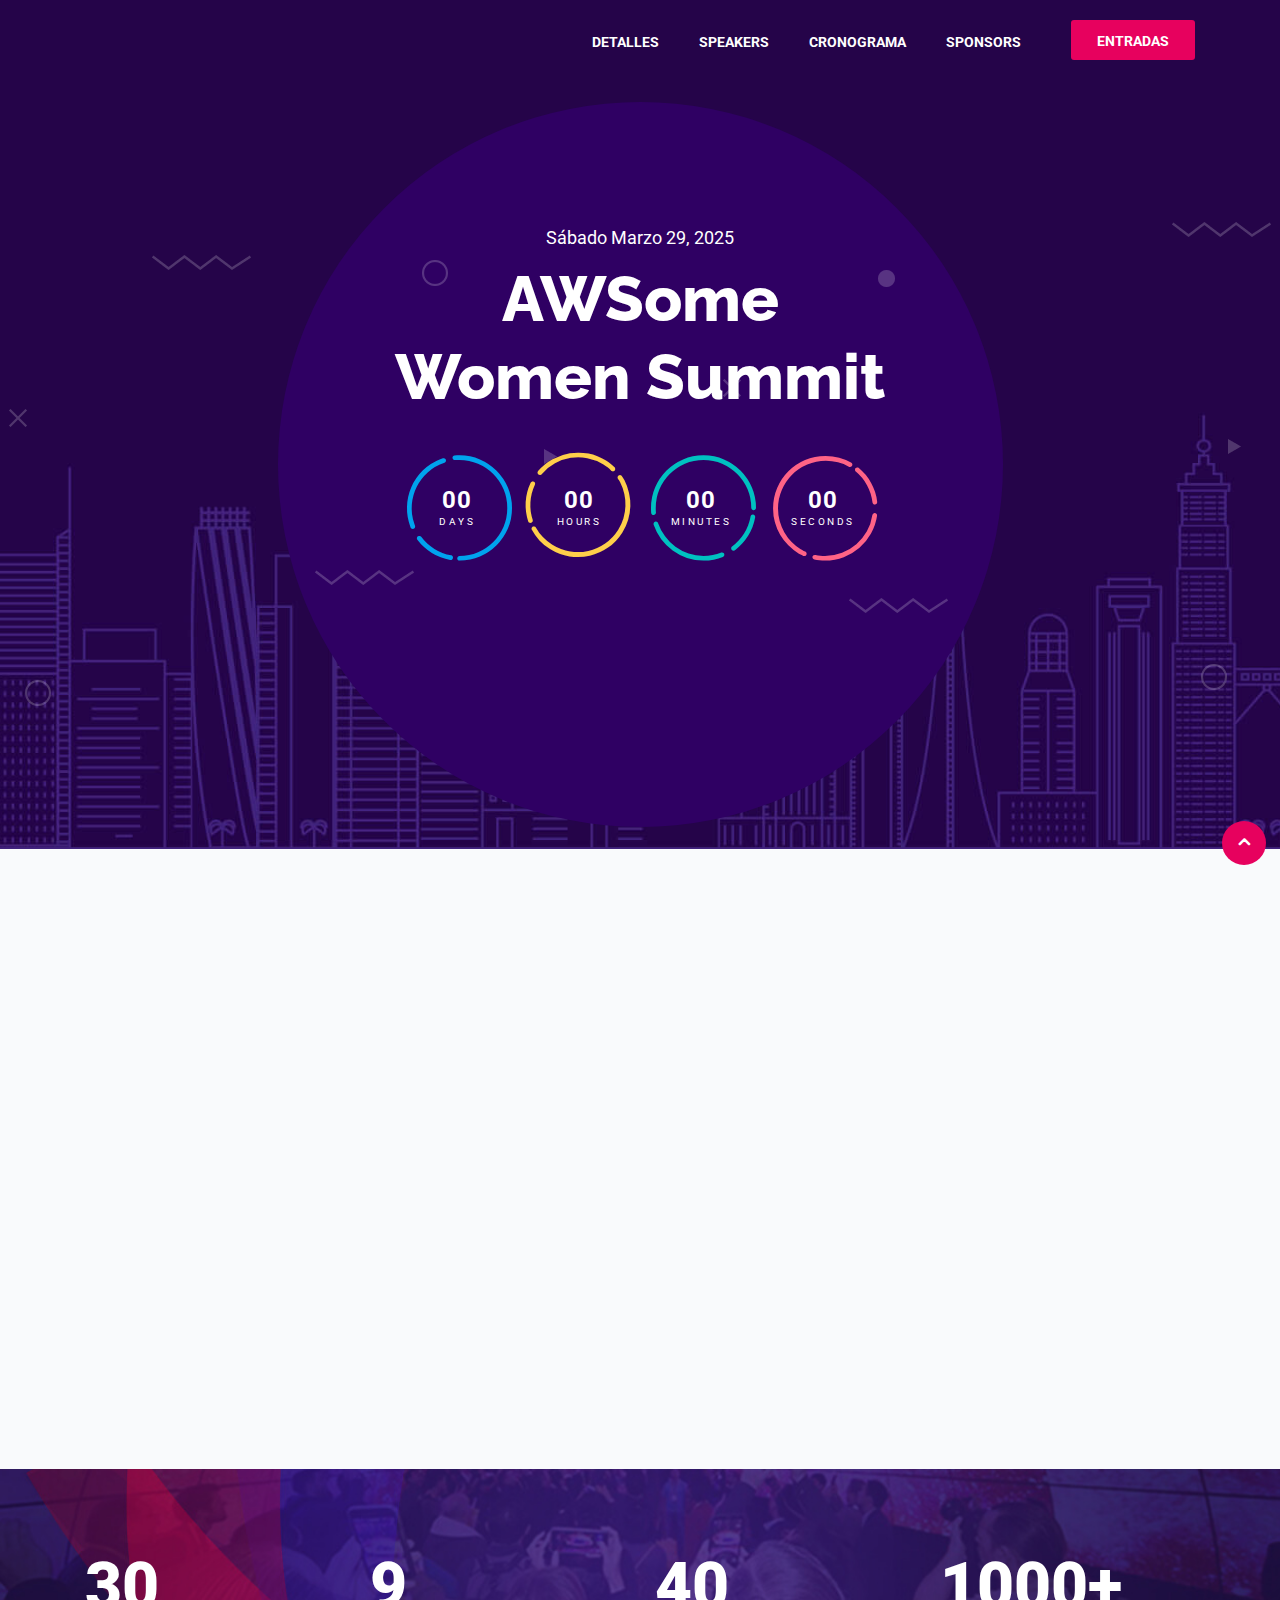
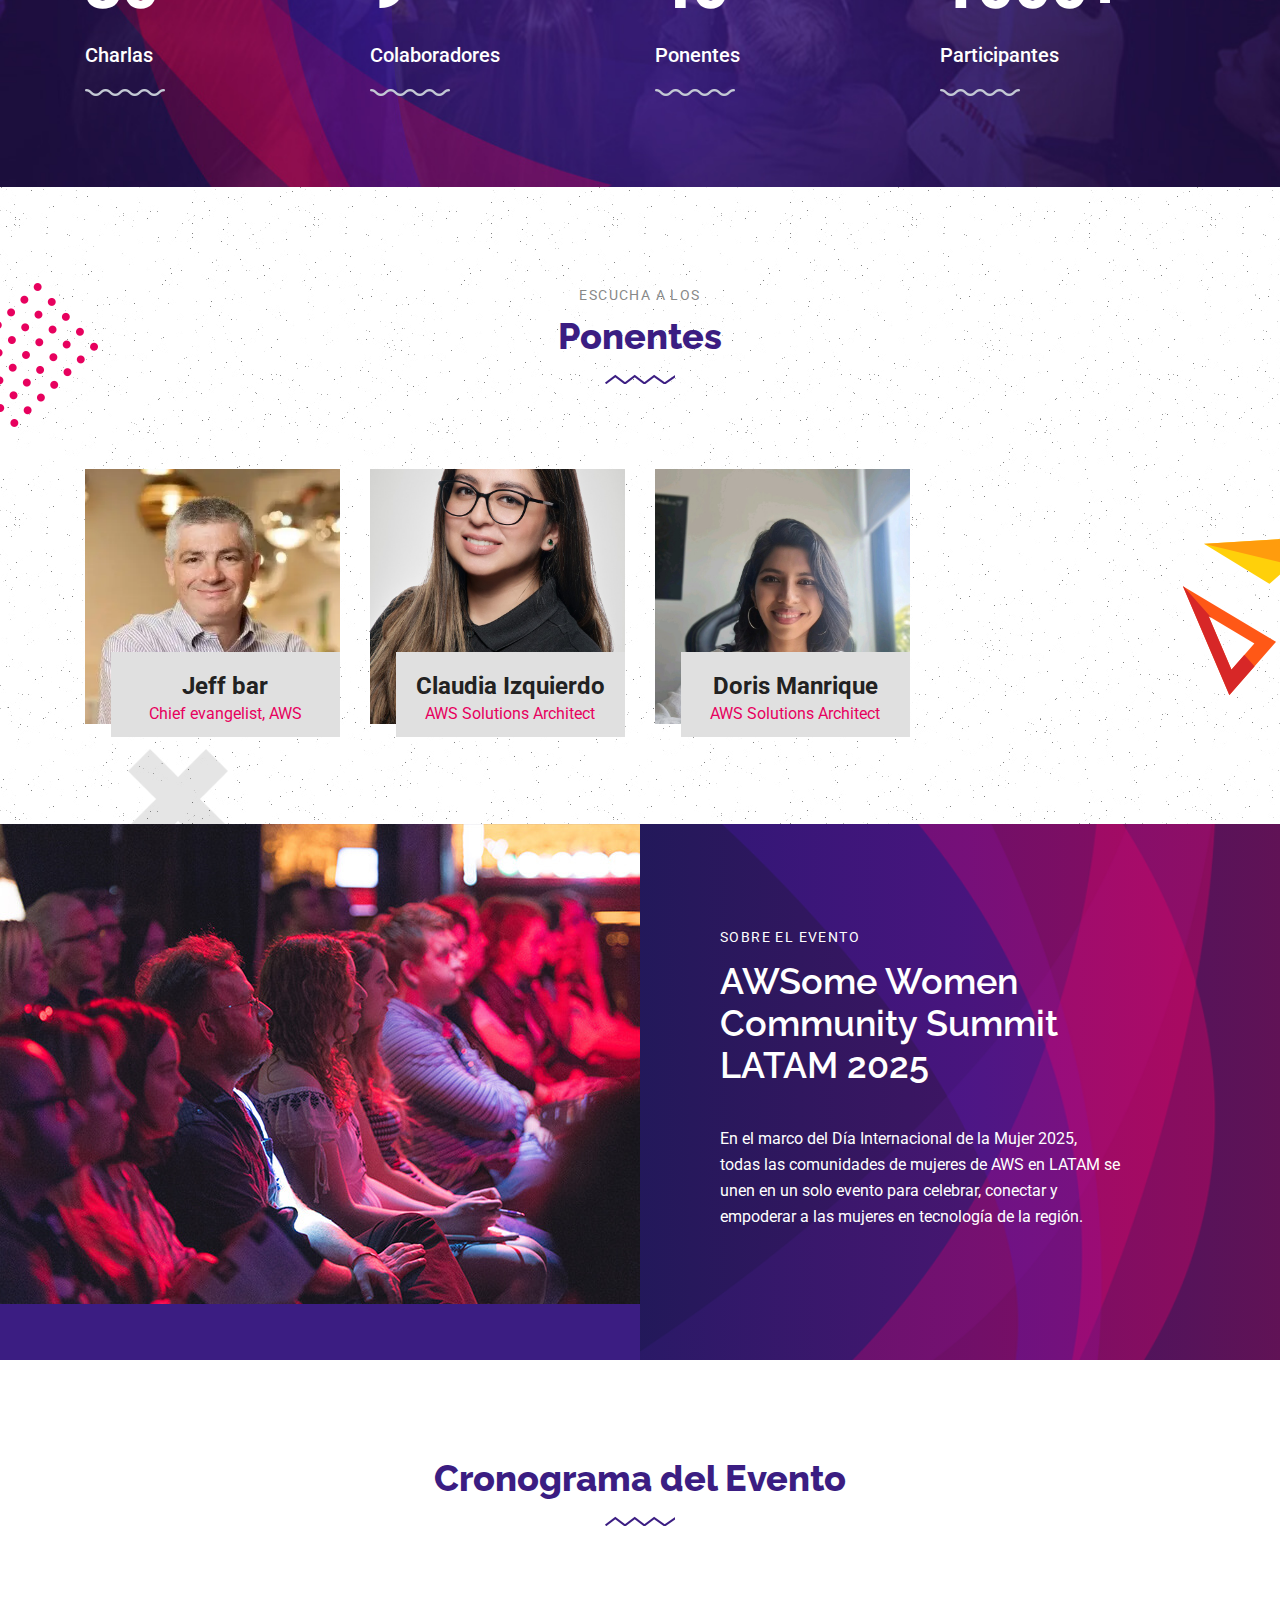
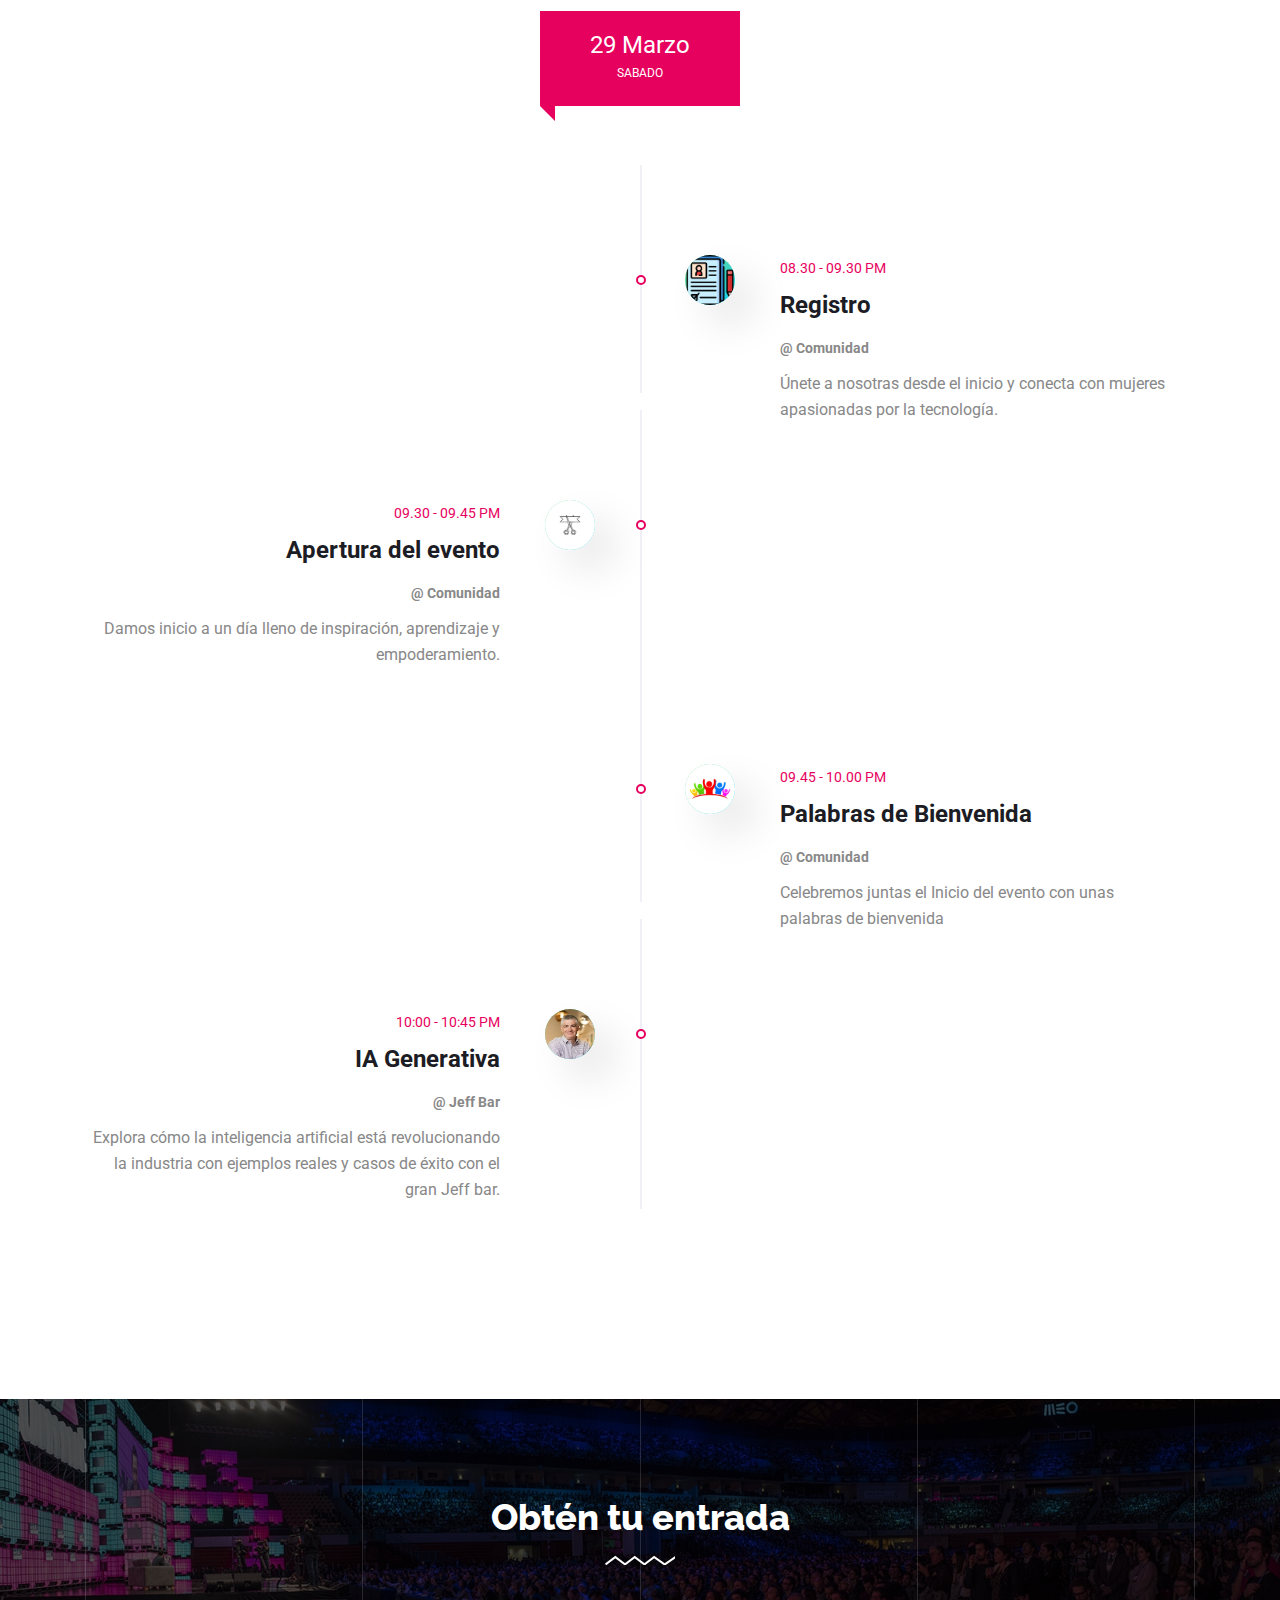
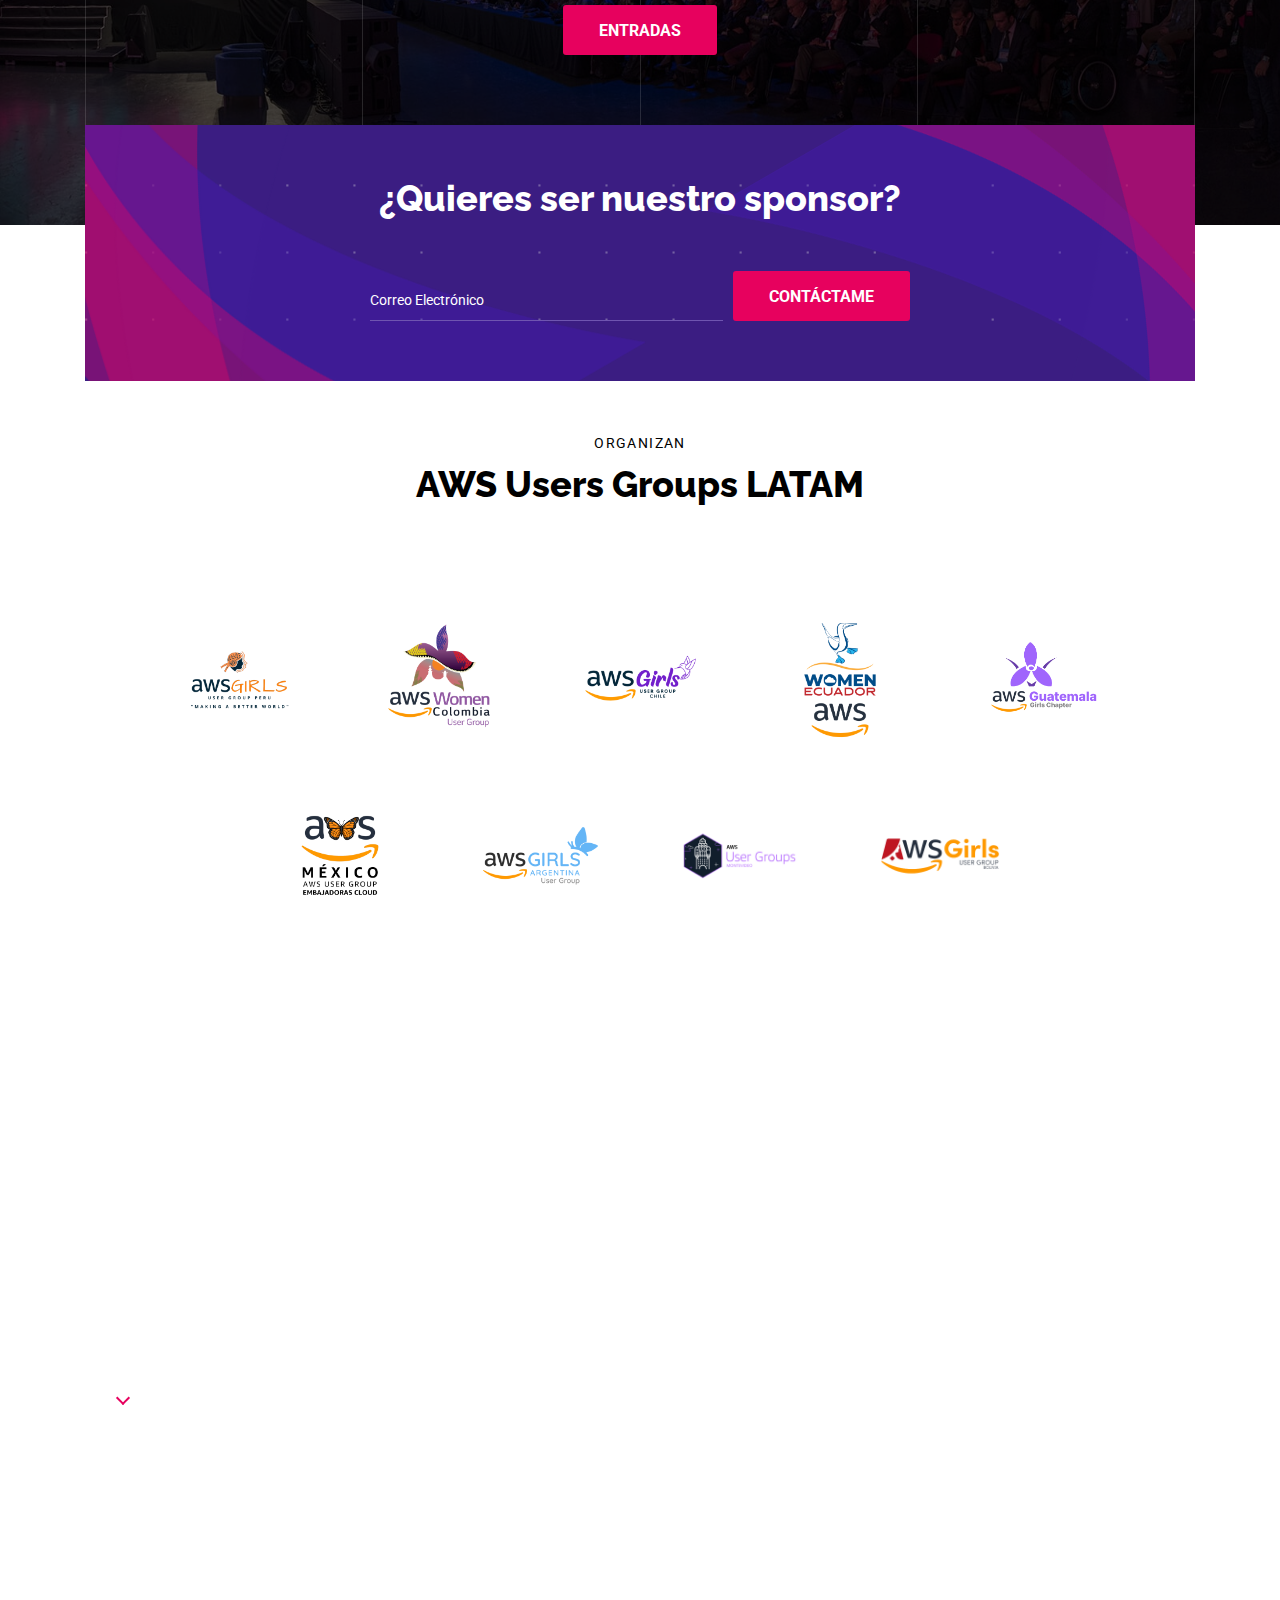
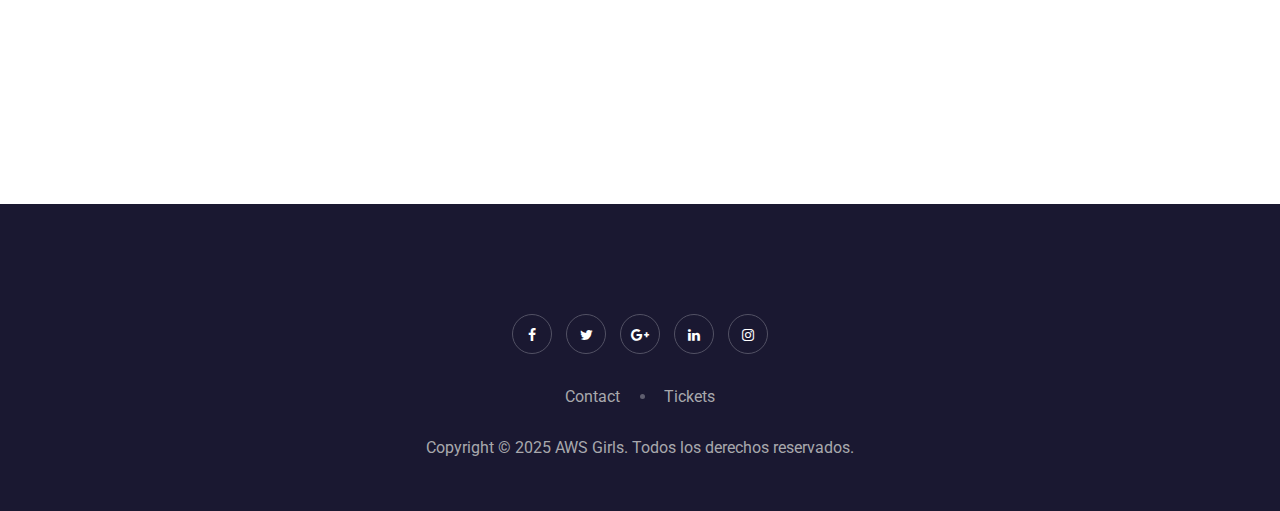
==== commit 200a1717: "avance de web" ====
--- a/index.html
+++ b/index.html
@@ -62,7 +62,7 @@
                   <ul class="navbar-nav ml-auto">
                      <li class="nav-item dropdown">
                         <a href="#detalles" class="">Detalles</a>
-                        
+
                      </li>
                      <li class="nav-item dropdown">
                         <a href="#ts-speakers" class="">Speakers</a>
@@ -72,9 +72,12 @@
                      </li>
                      <li class="nav-item">
                         <a href="#ts-intro-sponsors">Sponsors</a>
-                     </li> 
+                     </li>
                      <li class="header-ticket nav-item">
-                        <a class="ticket-btn btn" href="https://www.eventbrite.com.ar/e/awsome-women-community-summit-latam-2024-tickets-810503938097">Entradas
+                        <a class="ticket-btn btn"
+                           href="https://www.eventbrite.com.ar/e/awsome-women-community-summit-latam-2024-tickets-810503938097"
+                           target="_blank">
+                           Entradas
                         </a>
                      </li>
                   </ul>
@@ -135,7 +138,7 @@
       <!-- banner end-->
 
       <!-- ts intro start -->
-    
+
       <section id="detalles" class="ts-intro-item section-bg">
          <div class="container">
             <div class="row">
@@ -145,7 +148,8 @@
                         <span>ACTIVIDADES</span>
                         En el evento
                      </h2>
-                     <a href="#" class="btn">Entradas</a>
+                     <a class="btn" href="https://www.eventbrite.com.ar/e/awsome-women-community-summit-latam-2024-tickets-810503938097"
+                     target="_blank">Entradas</a>
                   </div>
                </div><!-- col end-->
                <div class="col-lg-8">
@@ -206,19 +210,19 @@
                <div class="col-lg-3 col-md-6">
                   <div class="ts-single-funfact">
                      <h3 class="funfact-num"><span class="counterUp" data-counter="30">30</span></h3>
-                     <h4 class="funfact-title">Total Topics</h4>
+                     <h4 class="funfact-title">Charlas</h4>
                   </div>
                </div><!-- col end-->
                <div class="col-lg-3 col-md-6">
                   <div class="ts-single-funfact">
                      <h3 class="funfact-num"><span class="counterUp" data-counter="9">9</span></h3>
-                     <h4 class="funfact-title">Sponsors</h4>
+                     <h4 class="funfact-title">Colaboradores</h4>
                   </div>
                </div><!-- col end-->
                <div class="col-lg-3 col-md-6">
                   <div class="ts-single-funfact">
                      <h3 class="funfact-num"><span class="counterUp" data-counter="40">40</span></h3>
-                     <h4 class="funfact-title">Speakers</h4>
+                     <h4 class="funfact-title">Ponentes</h4>
                   </div>
                </div><!-- col end-->
                <div class="col-lg-3 col-md-6">
@@ -233,13 +237,14 @@
       <!-- ts funfact end-->
 
       <!-- ts speaker start-->
-      <section id="ts-speakers" class="ts-speakers speaker-classic" style="background-image:url(./images/speakers/speaker_bg.png)">
+      <section id="ts-speakers" class="ts-speakers speaker-classic"
+         style="background-image:url(./images/speakers/speaker_bg.png)">
          <div class="container">
             <div class="row">
                <div class="col-lg-8 mx-auto">
                   <h2 class="section-title text-center">
-                     <span>Listen to the</span>
-                     Event Speakers
+                     <span>Escucha a los</span>
+                     Ponentes
                   </h2>
                </div><!-- col end-->
             </div><!-- row end-->
@@ -249,8 +254,8 @@
                      <div class="speaker-img">
                         <img class="img-fluid" src="images/jeff.png" alt="">
                         <a href="#popup_1" class="view-speaker ts-image-popup" data-effect="mfp-zoom-in">
-                                    <i class="icon icon-plus"></i>
-                                </a>
+                           <i class="icon icon-plus"></i>
+                        </a>
                      </div>
                      <div class="ts-speaker-info">
                         <h3 class="ts-title"><a href="#">Jeff bar</a></h3>
@@ -273,7 +278,8 @@
                               <span class="speakder-designation">Cheif evangelist, AWS</span>
                               <img class="company-logo" src="images/aws.png" alt="">
                               <p>
-                                 Explora cómo la inteligencia artificial está revolucionando la industria con ejemplos reales y casos de éxito con el gran Jeff bar.
+                                 Explora cómo la inteligencia artificial está revolucionando la industria con ejemplos
+                                 reales y casos de éxito con el gran Jeff bar.
                               </p>
                               <h4 class="session-name">
                                  IA Generativa
@@ -282,8 +288,8 @@
                                  <div class="col-lg-6">
                                     <div class="speaker-session-info">
                                        <span>
-                                                   10.30 - 10.45 am
-                                             </span>
+                                          10.30 - 10.45 am
+                                       </span>
                                        <p>
                                           <!-- Marketing Matters -->
                                        </p>
@@ -291,7 +297,7 @@
                                  </div>
                                  <div class="col-lg-6">
                                     <div class="speaker-session-info">
-                                       
+
                                     </div>
                                  </div>
                               </div>
@@ -311,9 +317,9 @@
                   <div class="ts-speaker">
                      <div class="speaker-img">
                         <img class="img-fluid" src="images/claudia.jpg" alt="">
-                        <a href="#popup_2"  class="view-speaker ts-image-popup" data-effect="mfp-zoom-in">
-                                    <i class="icon icon-plus"></i>
-                                </a>
+                        <a href="#popup_2" class="view-speaker ts-image-popup" data-effect="mfp-zoom-in">
+                           <i class="icon icon-plus"></i>
+                        </a>
                      </div>
                      <div class="ts-speaker-info">
                         <h3 class="ts-title"><a href="#">Claudia Izquierdo</a></h3>
@@ -333,7 +339,7 @@
                         <div class="col-lg-6">
                            <div class="ts-speaker-popup-content">
                               <h3 class="ts-title">Claudia Izquierdo</h3>
-                              <span class="speakder-designation">Cheif Architecture</span>
+                              <span class="speakder-designation">Cloud Team Leader</span>
                               <img class="company-logo" src="images/aws.png" alt="">
                               <p>
                                  World is committed to making participation in the event a harass ment free experience
@@ -346,8 +352,8 @@
                                  <div class="col-lg-6">
                                     <div class="speaker-session-info">
                                        <span>
-                                                         10.30 - 11.30 am
-                                                   </span>
+                                          10.30 - 11.30 am
+                                       </span>
                                        <p>
                                           <!-- Marketing Matters -->
                                        </p>
@@ -370,18 +376,19 @@
                      </div><!-- row end-->
                   </div><!-- popup end-->
                </div> <!-- col end-->
+               <!-- col end-->
                <div class="col-lg-3 col-md-6">
                   <div class="ts-speaker">
                      <div class="speaker-img">
-                        <img class="img-fluid" src="images/speakers/speaker3.jpg" alt="">
+                        <img class="img-fluid" src="images/doris.jpg" alt="">
                         <a href="#popup_3" class="view-speaker ts-image-popup" data-effect="mfp-zoom-in">
-                                    <i class="icon icon-plus"></i>
-                                </a>
+                           <i class="icon icon-plus"></i>
+                        </a>
                      </div>
                      <div class="ts-speaker-info">
-                        <h3 class="ts-title"><a href="#">Agaton Johnsson</a></h3>
+                        <h3 class="ts-title"><a href="#">Doris Manrique</a></h3>
                         <p>
-                           Developer Expert
+                           AWS Solutions Architect
                         </p>
                      </div>
                   </div>
@@ -390,42 +397,34 @@
                      <div class="row">
                         <div class="col-lg-6">
                            <div class="ts-speaker-popup-img">
-                              <img src="images/speakers/speaker3.jpg" alt="">
+                              <img src="images/doris.jpg" alt="">
                            </div>
                         </div><!-- col end-->
                         <div class="col-lg-6">
                            <div class="ts-speaker-popup-content">
-                              <h3 class="ts-title">David Robert</h3>
-                              <span class="speakder-designation">Cheif Architecture</span>
-                              <img class="company-logo" src="images/sponsors/sponsor-6.png" alt="">
+                              <h3 class="ts-title">Doris Manrique</h3>
+                              <span class="speakder-designation">Cloud Team Leader</span>
+                              <img class="company-logo" src="images/caleidos.png" alt="">
                               <p>
                                  World is committed to making participation in the event a harass ment free experience
                                  for everyone, regardless of level experience gender, gender identity and expression
                               </p>
                               <h4 class="session-name">
-                                 Sessions by David
+                                 Sessions Doris Manrique
                               </h4>
                               <div class="row">
                                  <div class="col-lg-6">
                                     <div class="speaker-session-info">
-                                       <h4>Day 1</h4>
                                        <span>
-                                                         10.30 - 11.30 am
-                                                   </span>
+                                          10.30 - 11.30 am
+                                       </span>
                                        <p>
-                                          Marketing Matters
+                                          <!-- Marketing Matters -->
                                        </p>
                                     </div>
                                  </div>
                                  <div class="col-lg-6">
                                     <div class="speaker-session-info">
-                                       <h4>Day 1</h4>
-                                       <span>
-                                                            10.30 - 11.30 am
-                                                      </span>
-                                       <p>
-                                          Marketing Matters
-                                       </p>
                                     </div>
                                  </div>
                               </div>
@@ -440,308 +439,7 @@
                         </div><!-- col end-->
                      </div><!-- row end-->
                   </div><!-- popup end-->
-               </div> <!-- col end-->
-               <div class="col-lg-3 col-md-6">
-                  <div class="ts-speaker">
-                     <div class="speaker-img">
-                        <img class="img-fluid" src="images/speakers/speaker4.jpg" alt="">
-                        <a href="#popup_4" class="view-speaker ts-image-popup" data-effect="mfp-zoom-in">
-                                    <i class="icon icon-plus"></i>
-                                </a>
-                     </div>
-                     <div class="ts-speaker-info">
-                        <h3 class="ts-title"><a href="#">Rebecca Henrikon</a></h3>
-                        <p>
-                           Founder, Cards
-                        </p>
-                     </div>
-                  </div>
-                  <!-- popup start-->
-                  <div id="popup_4" class="container ts-speaker-popup mfp-hide">
-                     <div class="row">
-                        <div class="col-lg-6">
-                           <div class="ts-speaker-popup-img">
-                              <img src="images/speakers/speaker4.jpg" alt="">
-                           </div>
-                        </div><!-- col end-->
-                        <div class="col-lg-6">
-                           <div class="ts-speaker-popup-content">
-                              <h3 class="ts-title">David Robert</h3>
-                              <span class="speakder-designation">Cheif Architecture</span>
-                              <img class="company-logo" src="images/sponsors/sponsor-6.png" alt="">
-                              <p>
-                                 World is committed to making participation in the event a harass ment free experience
-                                 for everyone, regardless of level experience gender, gender identity and expression
-                              </p>
-                              <h4 class="session-name">
-                                 Sessions by David
-                              </h4>
-                              <div class="row">
-                                 <div class="col-lg-6">
-                                    <div class="speaker-session-info">
-                                       <h4>Day 1</h4>
-                                       <span>
-                                                         10.30 - 11.30 am
-                                                   </span>
-                                       <p>
-                                          Marketing Matters
-                                       </p>
-                                    </div>
-                                 </div>
-                                 <div class="col-lg-6">
-                                    <div class="speaker-session-info">
-                                       <h4>Day 1</h4>
-                                       <span>
-                                                            10.30 - 11.30 am
-                                                      </span>
-                                       <p>
-                                          Marketing Matters
-                                       </p>
-                                    </div>
-                                 </div>
-                              </div>
-                              <div class="ts-speakers-social">
-                                 <a href="#"><i class="fa fa-facebook"></i></a>
-                                 <a href="#"><i class="fa fa-twitter"></i></a>
-                                 <a href="#"><i class="fa fa-instagram"></i></a>
-                                 <a href="#"><i class="fa fa-google-plus"></i></a>
-                                 <a href="#"><i class="fa fa-linkedin"></i></a>
-                              </div>
-                           </div><!-- ts-speaker-popup-content end-->
-                        </div><!-- col end-->
-                     </div><!-- row end-->
-                  </div><!-- popup end-->
-               </div> <!-- col end-->
-               <div class="col-lg-3 col-md-6">
-                  <div class="ts-speaker">
-                     <div class="speaker-img">
-                        <img class="img-fluid" src="images/speakers/speaker5.jpg" alt="">
-                        <a href="#popup_5" class="view-speaker  ts-image-popup" data-effect="mfp-zoom-in">
-                                    <i class="icon icon-plus"></i>
-                                </a>
-                     </div>
-                     <div class="ts-speaker-info">
-                        <h3 class="ts-title"><a href="#">Fredric Martinsson</a></h3>
-                        <p>
-                           Founder, Edilta
-                        </p>
-                     </div>
-                  </div>
-                  <!-- popup start-->
-                  <div id="popup_5" class="container ts-speaker-popup mfp-hide">
-                     <div class="row">
-                        <div class="col-lg-6">
-                           <div class="ts-speaker-popup-img">
-                              <img src="images/speakers/speaker5.jpg" alt="">
-                           </div>
-                        </div><!-- col end-->
-                        <div class="col-lg-6">
-                           <div class="ts-speaker-popup-content">
-                              <h3 class="ts-title">David Robert</h3>
-                              <span class="speakder-designation">Cheif Architecture</span>
-                              <img class="company-logo" src="images/sponsors/sponsor-6.png" alt="">
-                              <p>
-                                 World is committed to making participation in the event a harass ment free experience
-                                 for everyone, regardless of level experience gender, gender identity and expression
-                              </p>
-                              <h4 class="session-name">
-                                 Sessions by David
-                              </h4>
-                              <div class="row">
-                                 <div class="col-lg-6">
-                                    <div class="speaker-session-info">
-                                       <h4>Day 1</h4>
-                                       <span>
-                                                         10.30 - 11.30 am
-                                                   </span>
-                                       <p>
-                                          Marketing Matters
-                                       </p>
-                                    </div>
-                                 </div>
-                                 <div class="col-lg-6">
-                                    <div class="speaker-session-info">
-                                       <h4>Day 1</h4>
-                                       <span>
-                                                            10.30 - 11.30 am
-                                                      </span>
-                                       <p>
-                                          Marketing Matters
-                                       </p>
-                                    </div>
-                                 </div>
-                              </div>
-                              <div class="ts-speakers-social">
-                                 <a href="#"><i class="fa fa-facebook"></i></a>
-                                 <a href="#"><i class="fa fa-twitter"></i></a>
-                                 <a href="#"><i class="fa fa-instagram"></i></a>
-                                 <a href="#"><i class="fa fa-google-plus"></i></a>
-                                 <a href="#"><i class="fa fa-linkedin"></i></a>
-                              </div>
-                           </div><!-- ts-speaker-popup-content end-->
-                        </div><!-- col end-->
-                     </div><!-- row end-->
-                  </div><!-- popup end-->
-               </div> <!-- col end-->
-               <div class="col-lg-3 col-md-6">
-                  <div class="ts-speaker">
-                     <div class="speaker-img">
-                        <img class="img-fluid" src="images/speakers/speaker6.jpg" alt="">
-                        <a href="#popup_6" class="view-speaker ts-image-popup" data-effect="mfp-zoom-in">
-                                    <i class="icon icon-plus"></i>
-                                </a>
-                     </div>
-                     <div class="ts-speaker-info">
-                        <h3 class="ts-title"><a href="#">Lundryn Melisa </a></h3>
-                        <p>
-                           Lead Designer, Payol
-                        </p>
-                     </div>
-                  </div>
-                  <!-- popup start-->
-                  <div id="popup_6" class="container ts-speaker-popup mfp-hide">
-                     <div class="row">
-                        <div class="col-lg-6">
-                           <div class="ts-speaker-popup-img">
-                              <img src="images/speakers/speaker1.jpg" alt="">
-                           </div>
-                        </div><!-- col end-->
-                        <div class="col-lg-6">
-                           <div class="ts-speaker-popup-content">
-                              <h3 class="ts-title">David Robert</h3>
-                              <span class="speakder-designation">Cheif Architecture</span>
-                              <img class="company-logo" src="images/sponsors/sponsor-6.png" alt="">
-                              <p>
-                                 World is committed to making participation in the event a harass ment free experience
-                                 for everyone, regardless of level experience gender, gender identity and expression
-                              </p>
-                              <h4 class="session-name">
-                                 Sessions by David
-                              </h4>
-                              <div class="row">
-                                 <div class="col-lg-6">
-                                    <div class="speaker-session-info">
-                                       <h4>Day 1</h4>
-                                       <span>
-                                                         10.30 - 11.30 am
-                                                   </span>
-                                       <p>
-                                          Marketing Matters
-                                       </p>
-                                    </div>
-                                 </div>
-                                 <div class="col-lg-6">
-                                    <div class="speaker-session-info">
-                                       <h4>Day 1</h4>
-                                       <span>
-                                                            10.30 - 11.30 am
-                                                      </span>
-                                       <p>
-                                          Marketing Matters
-                                       </p>
-                                    </div>
-                                 </div>
-                              </div>
-                              <div class="ts-speakers-social">
-                                 <a href="#"><i class="fa fa-facebook"></i></a>
-                                 <a href="#"><i class="fa fa-twitter"></i></a>
-                                 <a href="#"><i class="fa fa-instagram"></i></a>
-                                 <a href="#"><i class="fa fa-google-plus"></i></a>
-                                 <a href="#"><i class="fa fa-linkedin"></i></a>
-                              </div>
-                           </div><!-- ts-speaker-popup-content end-->
-                        </div><!-- col end-->
-                     </div><!-- row end-->
-                  </div><!-- popup end-->
-               </div> <!-- col end-->
-               <div class="col-lg-3 col-md-6">
-                  <div class="ts-speaker">
-                     <div class="speaker-img">
-                        <img class="img-fluid" src="images/speakers/speaker7.jpg" alt="">
-                        <a href="#popup_7" class="view-speaker ts-image-popup" data-effect="mfp-zoom-in">
-									<i class="icon icon-plus"></i>
-								</a>
-                     </div>
-                     <div class="ts-speaker-info">
-                        <h3 class="ts-title"><a href="#">Johnsson Agaton </a></h3>
-                        <p>
-                           Developer Expert
-                        </p>
-                     </div>
-                  </div>
-                  <!-- popup start-->
-                  <div id="popup_7" class="container ts-speaker-popup mfp-hide">
-                     <div class="row">
-                        <div class="col-lg-6">
-                           <div class="ts-speaker-popup-img">
-                              <img src="images/speakers/speaker7.jpg" alt="">
-                           </div>
-                        </div><!-- col end-->
-                        <div class="col-lg-6">
-                           <div class="ts-speaker-popup-content">
-                              <h3 class="ts-title">David Robert</h3>
-                              <span class="speakder-designation">Cheif Architecture</span>
-                              <img class="company-logo" src="images/sponsors/sponsor-6.png" alt="">
-                              <p>
-                                 World is committed to making participation in the event a harass ment free experience
-                                 for everyone, regardless of level experience gender, gender identity and expression
-                              </p>
-                              <h4 class="session-name">
-                                 Sessions by David
-                              </h4>
-                              <div class="row">
-                                 <div class="col-lg-6">
-                                    <div class="speaker-session-info">
-                                       <h4>Day 1</h4>
-                                       <span>
-                                                         10.30 - 11.30 am
-                                                   </span>
-                                       <p>
-                                          Marketing Matters
-                                       </p>
-                                    </div>
-                                 </div>
-                                 <div class="col-lg-6">
-                                    <div class="speaker-session-info">
-                                       <h4>Day 1</h4>
-                                       <span>
-                                                            10.30 - 11.30 am
-                                                      </span>
-                                       <p>
-                                          Marketing Matters
-                                       </p>
-                                    </div>
-                                 </div>
-                              </div>
-                              <div class="ts-speakers-social">
-                                 <a href="#"><i class="fa fa-facebook"></i></a>
-                                 <a href="#"><i class="fa fa-twitter"></i></a>
-                                 <a href="#"><i class="fa fa-instagram"></i></a>
-                                 <a href="#"><i class="fa fa-google-plus"></i></a>
-                                 <a href="#"><i class="fa fa-linkedin"></i></a>
-                              </div>
-                           </div><!-- ts-speaker-popup-content end-->
-                        </div><!-- col end-->
-                     </div><!-- row end-->
-                  </div><!-- popup end-->
-               </div> <!-- col end-->
-
-               <div class="col-lg-3 col-md-6">
-                  <div class="ts-speaker">
-                     <div class="speaker-img">
-                        <img class="img-fluid" src="images/speakers/speaker8.jpg" alt="">
-                        <a href="#" class="view-speaker">
-                                    <i class="icon icon-plus"></i>
-                                </a>
-                     </div>
-                     <div class="ts-speaker-info">
-                        <h3 class="ts-title"><a href="#">Henrikon Rebecca </a></h3>
-                        <p>
-                           Founder, Cards
-                        </p>
-                     </div>
-                  </div>
-               </div> <!-- col end-->
+               </div> 
             </div><!-- row end-->
          </div><!-- container end-->
 
@@ -755,8 +453,8 @@
       </section>
       <!-- ts speaker end-->
 
-         <!-- ts experience start-->
-         <section id="ts-experiences" class="ts-experiences">
+      <!-- ts experience start-->
+      <section id="ts-experiences" class="ts-experiences">
          <div class="container-fluid">
             <div class="row">
                <div class="col-lg-6 no-padding">
@@ -767,12 +465,15 @@
                   <div class="ts-exp-wrap">
                      <div class="ts-exp-content">
                         <h2 class="column-title">
-                           <span>Get Experience</span>
-                           Shift your perspective on
-                           digital business
+                           <span>Sobre el evento</span>
+                           AWSome Women Community
+                           Summit LATAM 2025
                         </h2>
                         <p>
-                           How  you transform your business as technology, consumer, habits industry dynamic s change? Find out from those leading the charge.
+                           En el marco del Día Internacional de la Mujer 2025, todas las comunidades de mujeres de AWS
+                           en LATAM se unen en un solo evento para celebrar, conectar y empoderar a las mujeres en
+                           tecnología de la región.
+
                         </p>
                      </div>
                   </div>
@@ -798,7 +499,7 @@
                            <a class="active" title="Click Me" href="#date1" role="tab" data-toggle="tab">
                               <h3>29 Marzo</h3>
                               <span>Sabado</span>
-                            </a>
+                           </a>
                         </li>
                      </ul>
                      <!-- Tab panes -->
@@ -829,7 +530,8 @@
                                  <h3 class="schedule-slot-title">Registro</h3>
                                  <h4 class="schedule-slot-name">@ Comunidad</h4>
                                  <p>
-                                    Únete a nosotras desde el inicio y conecta con mujeres apasionadas por la tecnología.
+                                    Únete a nosotras desde el inicio y conecta con mujeres apasionadas por la
+                                    tecnología.
                                  </p>
                               </div>
                            </div><!-- col end-->
@@ -840,7 +542,8 @@
                                  <h3 class="schedule-slot-title">IA Generativa</h3>
                                  <h4 class="schedule-slot-name">@ Jeff Bar</h4>
                                  <p>
-                                    Explora cómo la inteligencia artificial está revolucionando la industria con ejemplos reales y casos de éxito con el gran Jeff bar.
+                                    Explora cómo la inteligencia artificial está revolucionando la industria con
+                                    ejemplos reales y casos de éxito con el gran Jeff bar.
                                  </p>
                               </div>
                            </div><!-- col end-->
@@ -986,7 +689,7 @@
                      <h2 class="section-title white">
                         Obtén tu entrada
                      </h2>
-                     <a href="#" class="btn" target="_blank">Entradas</a>
+                     <a href="https://www.eventbrite.com.ar/e/awsome-women-community-summit-latam-2024-tickets-810503938097" class="btn" target="_blank">Entradas</a>
                   </div><!-- book seat end-->
                </div><!-- col end-->
 
@@ -1004,10 +707,10 @@
                            <form action="#" method="post" class="media align-items-end">
                               <div class="email-form-group media-body">
                                  <input type="email" name="email" id="newsletter-form-email" class="form-control"
-                                    placeholder="Tu Email" autocomplete="off" required="">
+                                    placeholder="Correo Electrónico" autocomplete="off" required="">
                               </div>
                               <div class="d-flex ts-submit-btn">
-                                 <button class="btn">Subscribe</button>
+                                 <button class="btn">Contáctame</button>
                               </div>
                            </form>
                         </div>
@@ -1018,12 +721,12 @@
          </div><!-- container end-->
       </section>
       <!-- ts pricing start-->
-      
+
       <!-- ts pricing end-->
       <!-- ts blog start-->
-      
+
       <!-- ts blog end-->
-      
+
       <!-- ts sponsors start-->
       <section id="ts-intro-sponsors" class="ts-intro-sponsors">
          <div class="container">
@@ -1031,7 +734,7 @@
                <div class="col-lg-12">
                   <h2 class="section-title white organizer">
                      <span class="organizer">Organizan</span>
-                      AWS Users Groups LATAM
+                     AWS Users Groups LATAM
                   </h2><!-- section title end-->
                </div><!-- col end-->
             </div><!-- row end-->
@@ -1061,7 +764,7 @@
             <div class="row">
                <div class="col-lg-5">
                   <h2 class="column-title" style="color: white;">
-                     <span>Reach us</span>
+                     <span>Como llegar</span>
                      Get Direction to the
                      Event Hall
                   </h2>
@@ -1074,95 +777,71 @@
                         <li class="nav-item">
                            <a class="nav-link" href="#buzz" role="tab" data-toggle="tab">Time</a>
                         </li>
-                        <li class="nav-item">
-                           <a class="nav-link" href="#references" role="tab" data-toggle="tab">How to get there</a>
-                        </li>
                      </ul>
 
                      <!-- Tab panes -->
                      <div class="tab-content direction-tabs">
                         <div role="tabpanel" class="tab-pane active" id="profile">
                            <div class="direction-tabs-content">
-                              <h3>Brighton Waterfront Hotel, Brighton, London</h3>
+                              <h3>Lima, Perú</h3>
                               <p class="derecttion-vanue">
-                                 1Hd- 50, 010 Avenue, NY 90001<br/>
-                                             United States
-                                       </p>
-                                 <div class="row">
-                                    <div class="col-md-6">
-                                       <div class="contact-info-box">
-                                          <h3>Tickets info </h3>
-                                          <p><strong>Name:</strong> Ronaldo König</p>
-                                          <p><strong>Phone:</strong> 009-215-5595</p>
-                                          <p><strong>Email: </strong> info@example.com</p>
-                                       </div>
-
+                                 Lima<br />
+                                 Perú
+                              </p>
+                              <div class="row">
+                                 <div class="col-md-6">
+                                    <div class="contact-info-box">
+                                       <h3>Tickets info </h3>
+                                       <p><strong>Name:</strong> Ronaldo König</p>
+                                       <p><strong>Phone:</strong> 009-215-5595</p>
+                                       <p><strong>Email: </strong> info@example.com</p>
                                     </div>
-                                    <div class="col-md-6">
-                                       <div class="contact-info-box">
-                                          <h3>Programme Details </h3>
-                                          <p><strong>Name:</strong> Ronaldo König</p>
-                                          <p><strong>Phone:</strong> 009-215-5595</p>
-                                          <p><strong>Email: </strong> info@example.com</p>
-                                       </div>
-                                    </div>
-                                 </div><!-- row end-->
+
+                                 </div>
+                                 
+                              </div><!-- row end-->
                            </div><!-- direction tabs end-->
                         </div><!-- tab pane end-->
                         <div role="tabpanel" class="tab-pane fade" id="buzz">
                            <div class="direction-tabs-content">
                               <h3>Brighton Waterfront Hotel, Brighton, London</h3>
                               <p class="derecttion-vanue">
-                                 1Hd- 50, 010 Avenue, NY 90001<br/>
-                                                   United States
-                                             </p>
-                                 <div class="row">
-                                    <div class="col-md-6">
-                                       <div class="contact-info-box">
-                                          <h3>Tickets info </h3>
-                                          <p><strong>Name:</strong> Ronaldo König</p>
-                                          <p><strong>Phone:</strong> 009-215-5595</p>
-                                          <p><strong>Email: </strong> info@example.com</p>
-                                       </div>
-
+                                 Lima<br />
+                                 Perú
+                              </p>
+                              <div class="row">
+                                 <div class="col-md-6">
+                                    <div class="contact-info-box">
+                                       <h3>Tickets info </h3>
+                                       <p><strong>Name:</strong> Ronaldo König</p>
+                                       <p><strong>Phone:</strong> 009-215-5595</p>
+                                       <p><strong>Email: </strong> info@example.com</p>
                                     </div>
-                                    <div class="col-md-6">
-                                       <div class="contact-info-box">
-                                          <h3>Programme Details </h3>
-                                          <p><strong>Name:</strong> Ronaldo König</p>
-                                          <p><strong>Phone:</strong> 009-215-5595</p>
-                                          <p><strong>Email: </strong> info@example.com</p>
-                                       </div>
-                                    </div>
-                                 </div><!-- row end-->
+
+                                 </div>
+                                 
+                              </div><!-- row end-->
                            </div><!-- direction tabs end-->
                         </div>
                         <div role="tabpanel" class="tab-pane fade" id="references">
                            <div class="direction-tabs-content">
                               <h3>Brighton Waterfront Hotel, Brighton, London</h3>
                               <p class="derecttion-vanue">
-                                 1Hd- 50, 010 Avenue, NY 90001<br/>
-                                                   United States
-                                             </p>
-                                 <div class="row">
-                                    <div class="col-md-6">
-                                       <div class="contact-info-box">
-                                          <h3>Tickets info </h3>
-                                          <p><strong>Name:</strong> Ronaldo König</p>
-                                          <p><strong>Phone:</strong> 009-215-5595</p>
-                                          <p><strong>Email: </strong> info@example.com</p>
-                                       </div>
-
+                                 Lima<br />
+                                 Perú
+                              </p>
+                              <div class="row">
+                                 <div class="col-md-6">
+                                    <div class="contact-info-box">
+                                       <h3>Tickets info </h3>
+                                       <p><strong>Name:</strong> Ronaldo König</p>
+                                       <p><strong>Phone:</strong> 009-215-5595</p>
+                                       <p><strong>Email: </strong> info@example.com</p>
                                     </div>
-                                    <div class="col-md-6">
-                                       <div class="contact-info-box">
-                                          <h3>Programme Details </h3>
-                                          <p><strong>Name:</strong> Ronaldo König</p>
-                                          <p><strong>Phone:</strong> 009-215-5595</p>
-                                          <p><strong>Email: </strong> info@example.com</p>
-                                       </div>
-                                    </div>
-                                 </div><!-- row end-->
+
+                                 </div>
+                                 
+                              </div><!-- row end-->
                            </div><!-- direction tabs end-->
                         </div>
                      </div>
@@ -1174,7 +853,8 @@
                   <div class="ts-map">
                      <div class="mapouter">
                         <div class="gmap_canvas">
-                           <iframe src="https://www.google.com/maps/embed?pb=!1m18!1m12!1m3!1d3022.9028133968723!2d-73.99208268505396!3d40.74216397932861!2m3!1f0!2f0!3f0!3m2!1i1024!2i768!4f13.1!3m3!1m2!1s0x89c259a4119ce269%3A0x9dec0c979b575972!2sEataly+NYC+Flatiron!5e0!3m2!1sen!2sbd!4v1541577288827"></iframe>
+                           <iframe
+                              src="https://www.google.com/maps/embed?pb=!1m18!1m12!1m3!1d3022.9028133968723!2d-73.99208268505396!3d40.74216397932861!2m3!1f0!2f0!3f0!3m2!1i1024!2i768!4f13.1!3m3!1m2!1s0x89c259a4119ce269%3A0x9dec0c979b575972!2sEataly+NYC+Flatiron!5e0!3m2!1sen!2sbd!4v1541577288827"></iframe>
                         </div>
 
                      </div>
@@ -1196,14 +876,14 @@
          </div>
       </section>
       <!-- ts map direction start-->
-      
+
       <!-- ts map direction end-->
 
       <!-- ts footer area start-->
       <div class="footer-area">
 
          <!-- ts-book-seat start-->
-         
+
          <!-- book seat  end-->
 
          <!-- footer start-->
@@ -1223,25 +903,22 @@
                               <a href="#"><i class="fa fa-google-plus"></i></a>
                            </li>
                            <li>
-                              <a href="#"><i class="fa fa-linkedin"></i></a>
+                              <a href="https://www.linkedin.com/company/awsome-women-community-summit/" target="_blank"><i class="fa fa-linkedin"></i></a>
                            </li>
                            <li>
-                              <a href="#"><i class="fa fa-instagram"></i></a>
+                              <a href="https://www.instagram.com/awsomewomencommunity/profilecard/?igsh=MTFsemlmaW5icG9i" target="_blank"><i class="fa fa-instagram"></i></a>
                            </li>
                         </ul>
                      </div>
                      <!-- footer social end-->
                      <div class="footer-menu text-center mb-25">
                         <ul>
-                           <li><a href="#">About Eventime</a></li>
-                           <li><a href="#">Blog</a></li>
                            <li><a href="#">Contact</a></li>
-                           <li><a href="#">Tickets</a></li>
-                           <li><a href="#">Venue</a></li>
+                           <li><a href="#" target="_blank">Tickets</a></li>
                         </ul>
                      </div><!-- footer menu end-->
                      <div class="copyright-text text-center">
-                        <p>Copyright © 2018 Exhibit. All Rights Reserved.</p>
+                        <p>Copyright © 2025 AWS Girls. Todos los derechos reservados.</p>
                      </div>
                   </div>
                </div>
@@ -1287,46 +964,46 @@
    <script>
       // Set the event date
       const eventDate = new Date("March 29, 2025 00:00:00").getTime();
-  
+
       // Update the countdown every second
       const countdown = setInterval(() => {
-        const now = new Date().getTime();
-        const timeLeft = eventDate - now;
-  
-        // Calculate days, hours, minutes, and seconds
-        const days = Math.floor(timeLeft / (1000 * 60 * 60 * 24));
-        const hours = Math.floor((timeLeft % (1000 * 60 * 60 * 24)) / (1000 * 60 * 60));
-        const minutes = Math.floor((timeLeft % (1000 * 60 * 60)) / (1000 * 60));
-        const seconds = Math.floor((timeLeft % (1000 * 60)) / 1000);
-  
-        // Display the result in the HTML
-        document.querySelector(".days").textContent = days;
-        document.querySelector(".hours").textContent = hours;
-        document.querySelector(".minutes").textContent = minutes;
-        document.querySelector(".seconds").textContent = seconds;
-  
-        // If the countdown is over, stop the interval and display "Event Started"
-        if (timeLeft < 0) {
-          clearInterval(countdown);
-          document.querySelector(".countdown").innerHTML = "<h2>Event Started!</h2>";
-        }
+         const now = new Date().getTime();
+         const timeLeft = eventDate - now;
+
+         // Calculate days, hours, minutes, and seconds
+         const days = Math.floor(timeLeft / (1000 * 60 * 60 * 24));
+         const hours = Math.floor((timeLeft % (1000 * 60 * 60 * 24)) / (1000 * 60 * 60));
+         const minutes = Math.floor((timeLeft % (1000 * 60 * 60)) / (1000 * 60));
+         const seconds = Math.floor((timeLeft % (1000 * 60)) / 1000);
+
+         // Display the result in the HTML
+         document.querySelector(".days").textContent = days;
+         document.querySelector(".hours").textContent = hours;
+         document.querySelector(".minutes").textContent = minutes;
+         document.querySelector(".seconds").textContent = seconds;
+
+         // If the countdown is over, stop the interval and display "Event Started"
+         if (timeLeft < 0) {
+            clearInterval(countdown);
+            document.querySelector(".countdown").innerHTML = "<h2>Event Started!</h2>";
+         }
       }, 1000);
 
       document.querySelectorAll('nav a').forEach(anchor => {
-  anchor.addEventListener('click', function (e) {
-    e.preventDefault();
-    const target = document.querySelector(this.getAttribute('href'));
-    const offset = 90; // Ajusta esto según el tamaño de tu encabezado fijo
-    const targetPosition = target.offsetTop - offset;
-
-    window.scrollTo({
-      top: targetPosition,
-      behavior: 'smooth',
-    });
-  });
-});
-
-    </script>
+         anchor.addEventListener('click', function (e) {
+            e.preventDefault();
+            const target = document.querySelector(this.getAttribute('href'));
+            const offset = 90; // Ajusta esto según el tamaño de tu encabezado fijo
+            const targetPosition = target.offsetTop - offset;
+
+            window.scrollTo({
+               top: targetPosition,
+               behavior: 'smooth',
+            });
+         });
+      });
+
+   </script>
 </body>
 
 </html>--- a/css/style.css
+++ b/css/style.css
@@ -1271,13 +1271,14 @@
       position: absolute;
       right: 0;
       bottom: -13px;
-      background: #fff;
+      background: #e0e0e0;
       z-index: 1;
       width: 90%;
       padding: 20px 0 10px; }
       .speaker-classic .ts-speaker .ts-speaker-info .ts-title {
         margin-bottom: 0; }
       .speaker-classic .ts-speaker .ts-speaker-info p {
+        color: #e7015e;
         margin-bottom: 0; }
 
 .speaker-shap img {
@@ -1708,6 +1709,8 @@
   .schedule-tabs-item .schedule-listing-item:hover:before {
     background: #e7015e; }
 
+    
+
 @media (min-width: 1024px) {
   .box-style {
     padding-bottom: 150px; }
@@ -1736,6 +1739,7 @@
     .box-style .row .item:nth-child(3):hover ~ .indicator {
       left: 66.6666666%; } }
 
+      
 /*====================================
       ts-pricing
 =====================================*/
@@ -2225,13 +2229,14 @@
 
 .direction-tabs-content h3 {
   font-size: 20px;
-  margin-bottom: 15px; }
+  margin-bottom: 15px;
+  color: white; }
 
 .direction-tabs-content p {
   margin-bottom: 5px; }
   .direction-tabs-content p strong {
     font-weight: 700;
-    color: #222; }
+    color: #ffffff; }
 
 .direction-tabs-content p.derecttion-vanue {
   margin-bottom: 30px; }
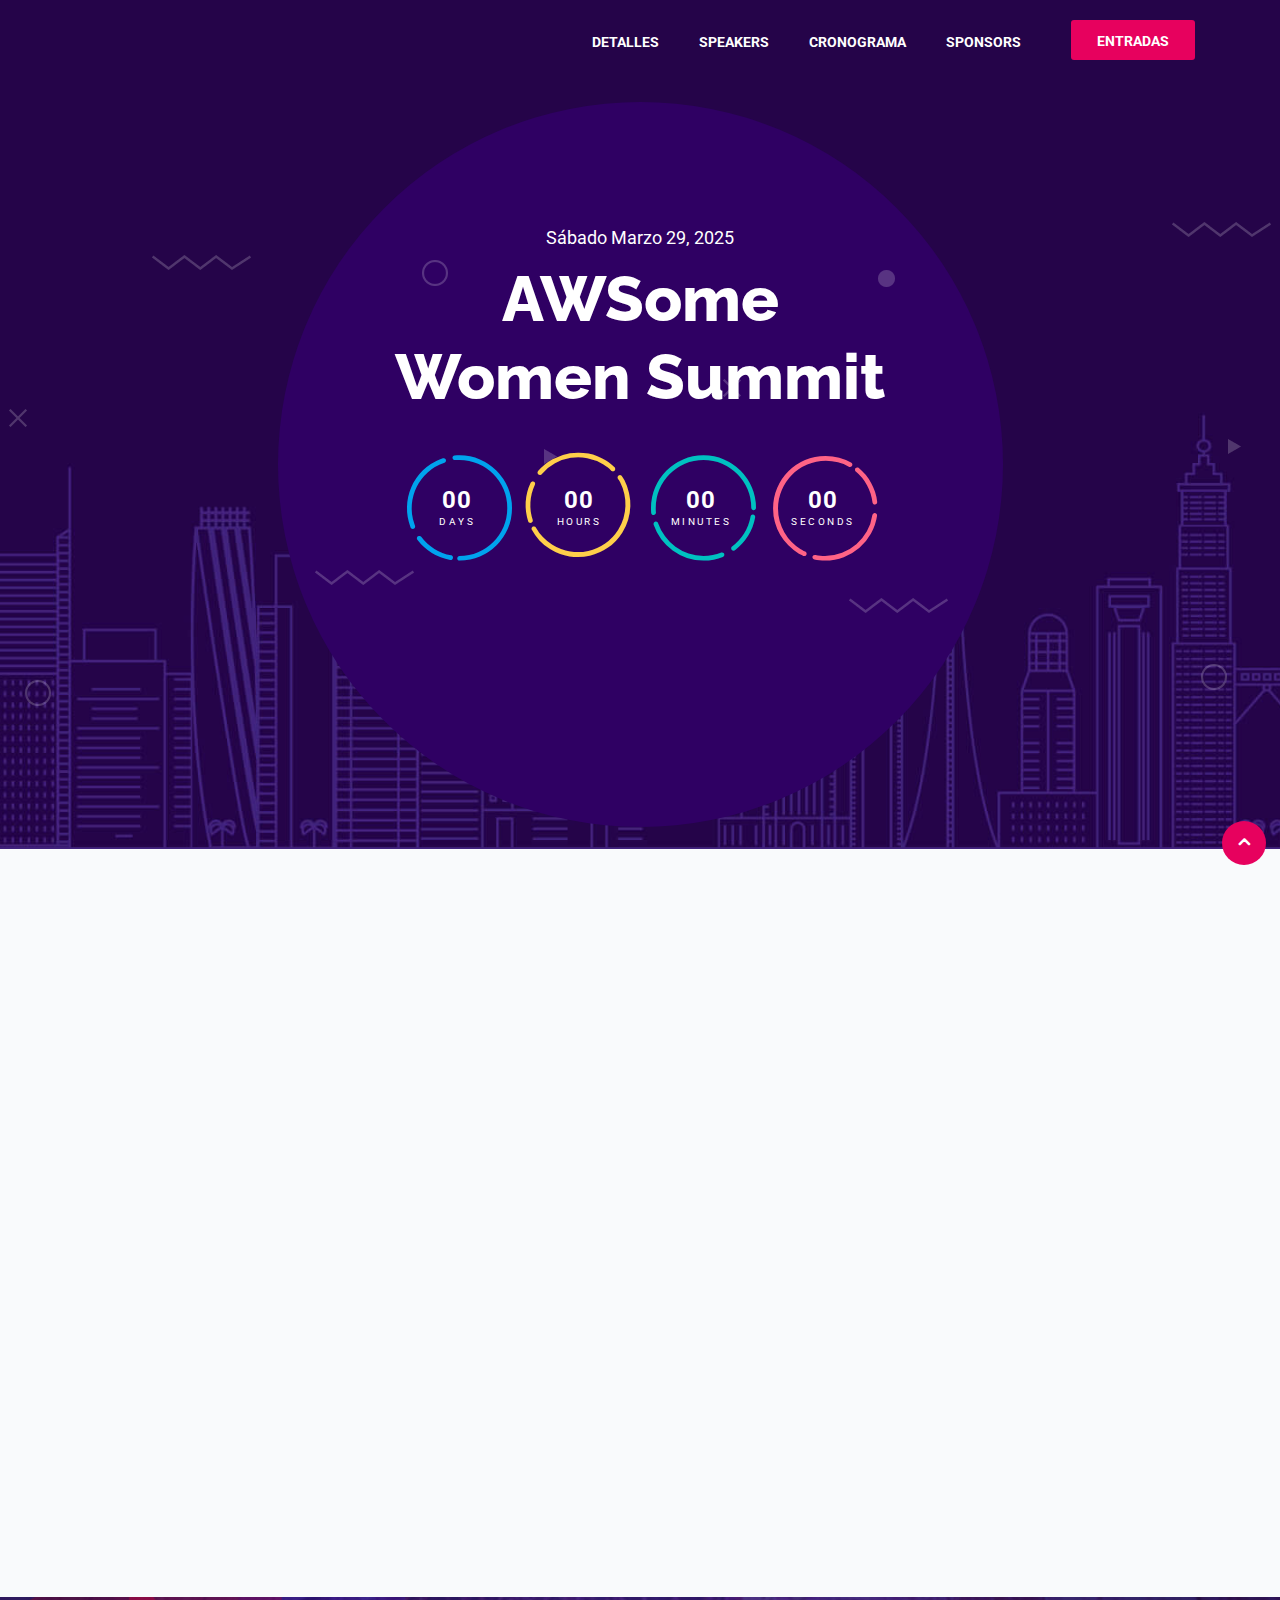
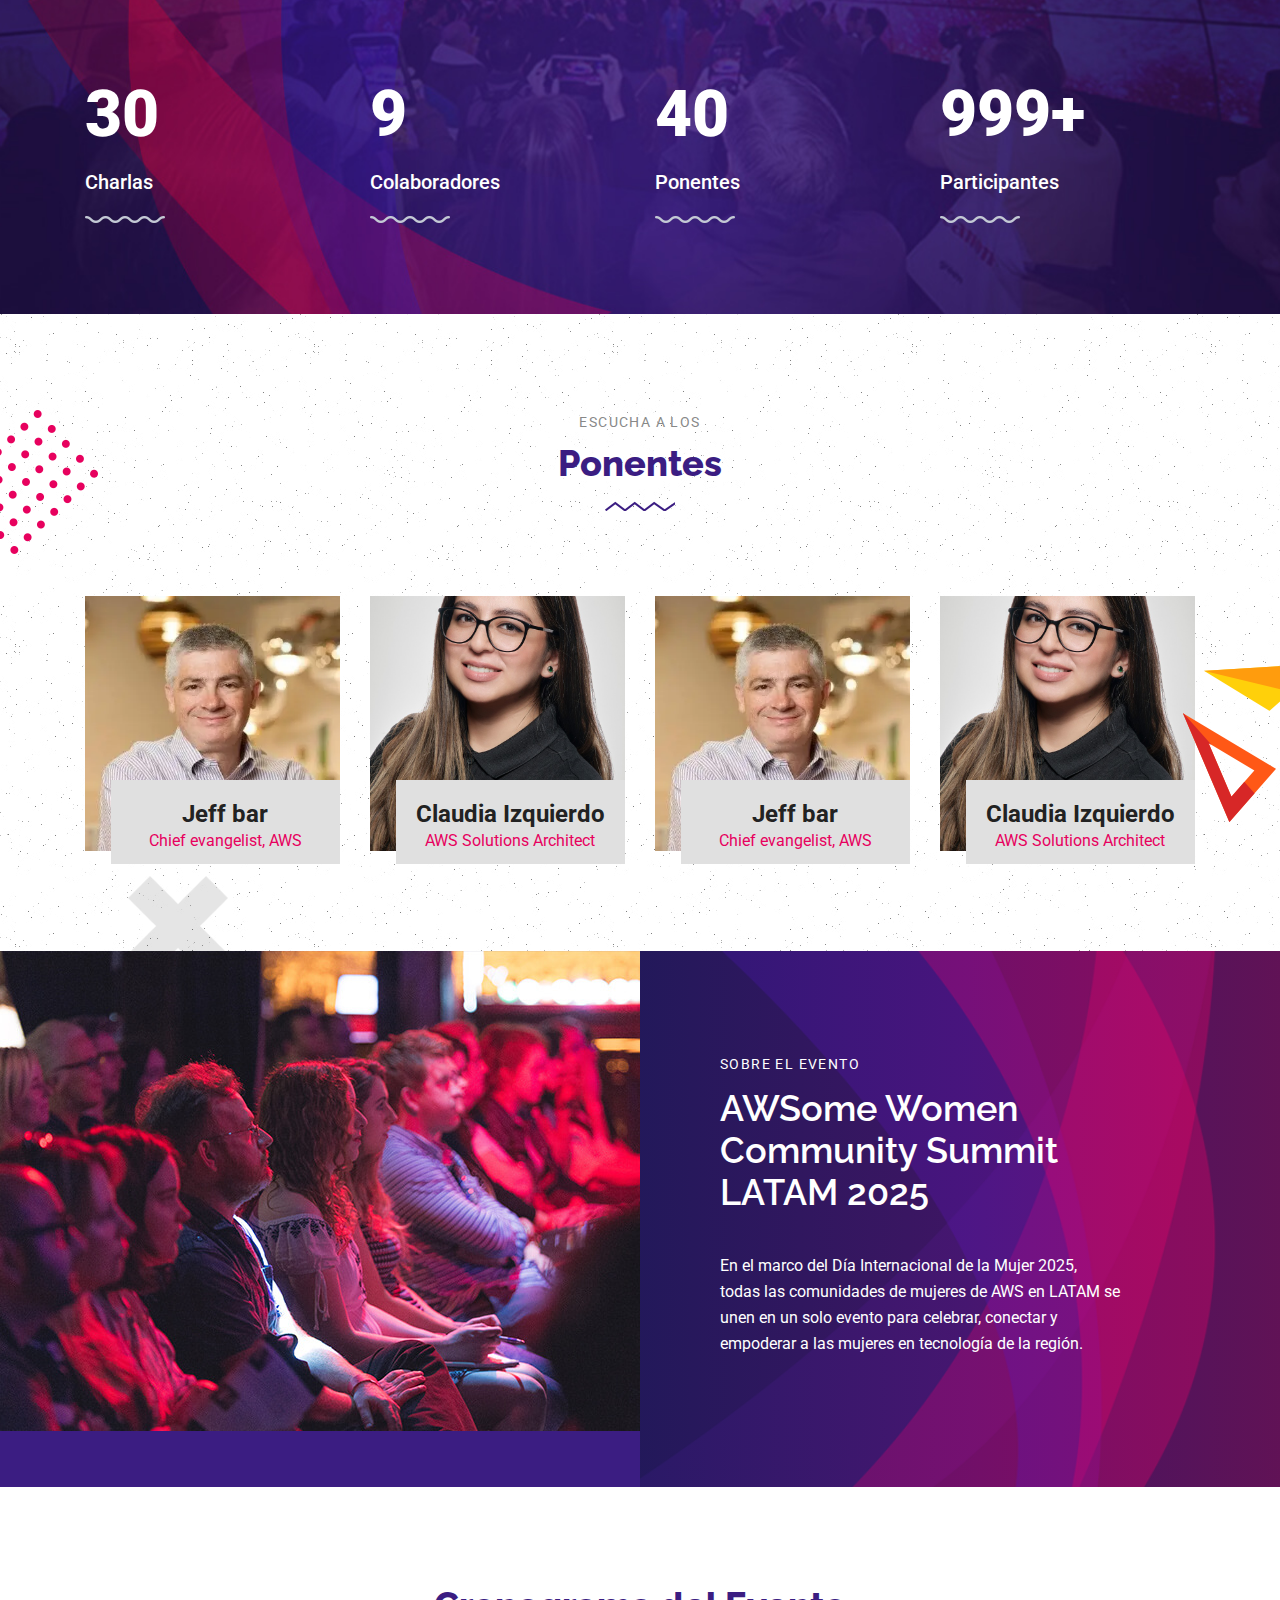
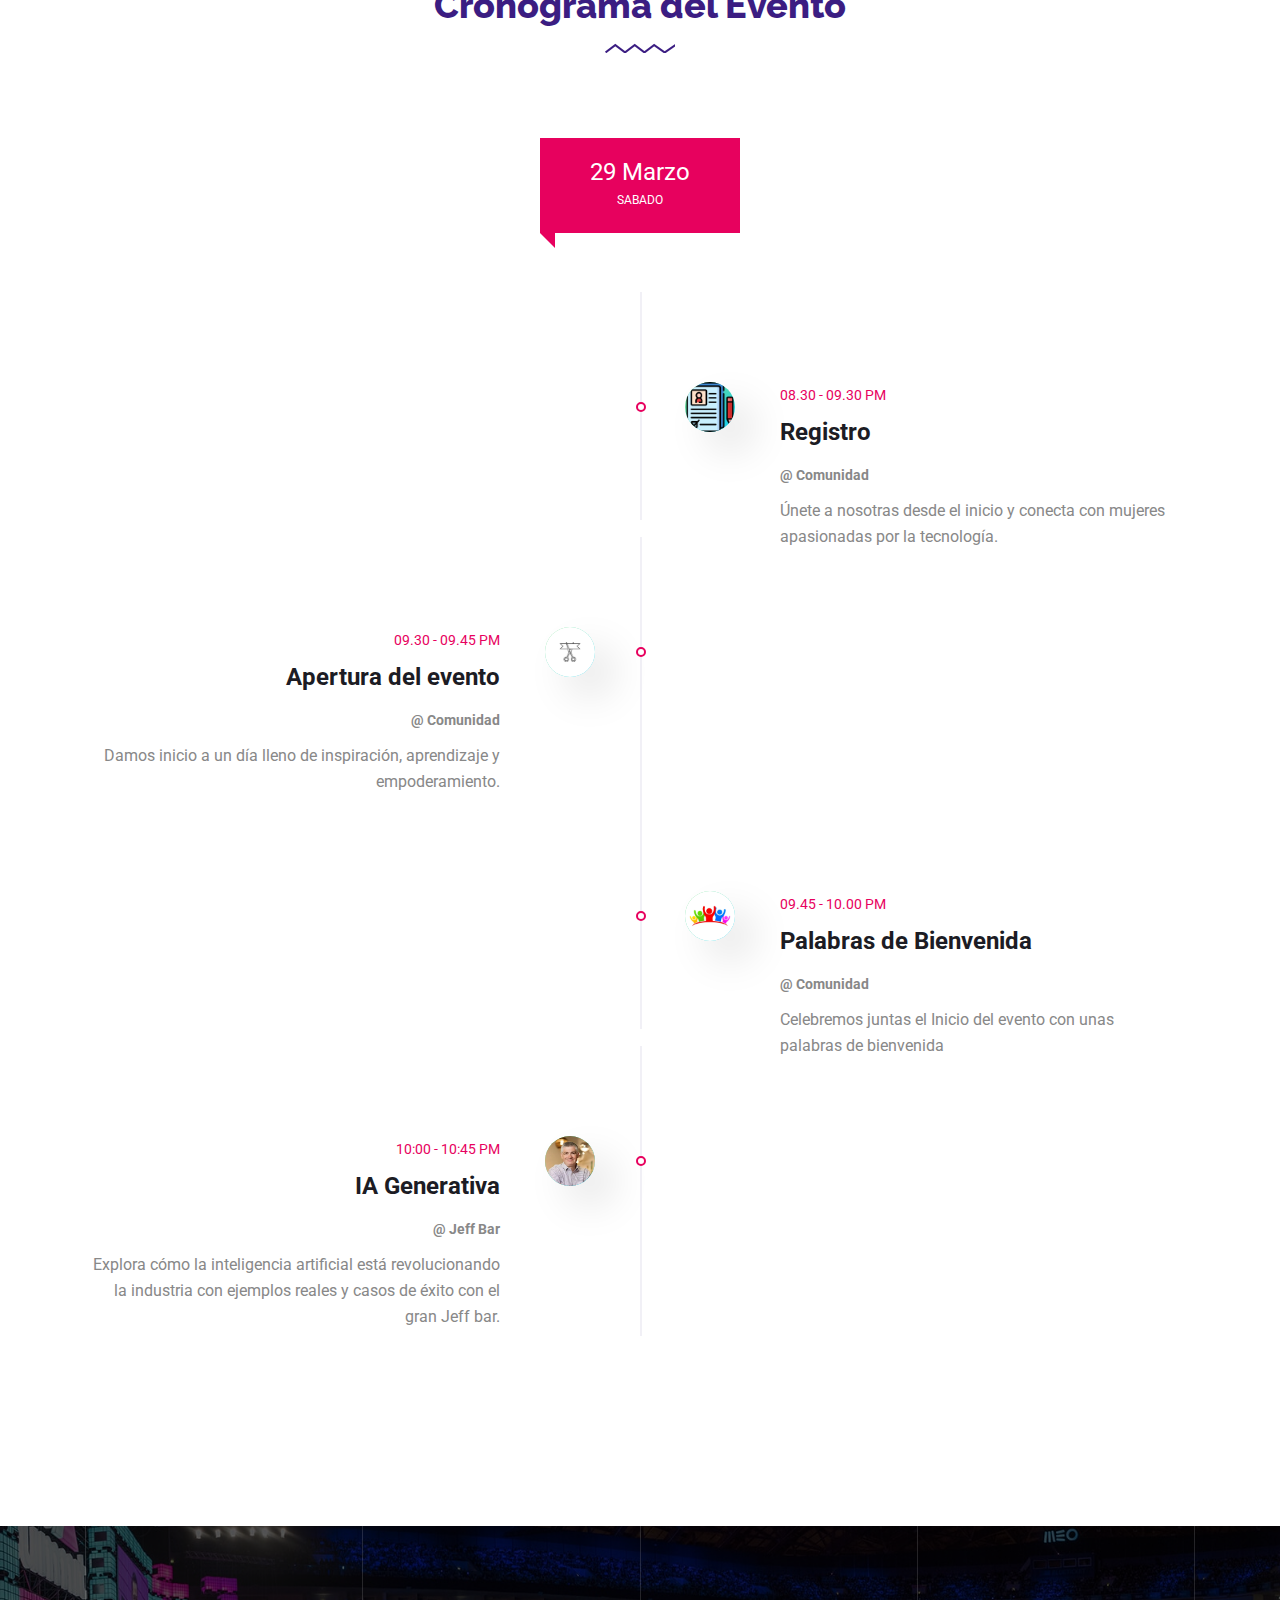
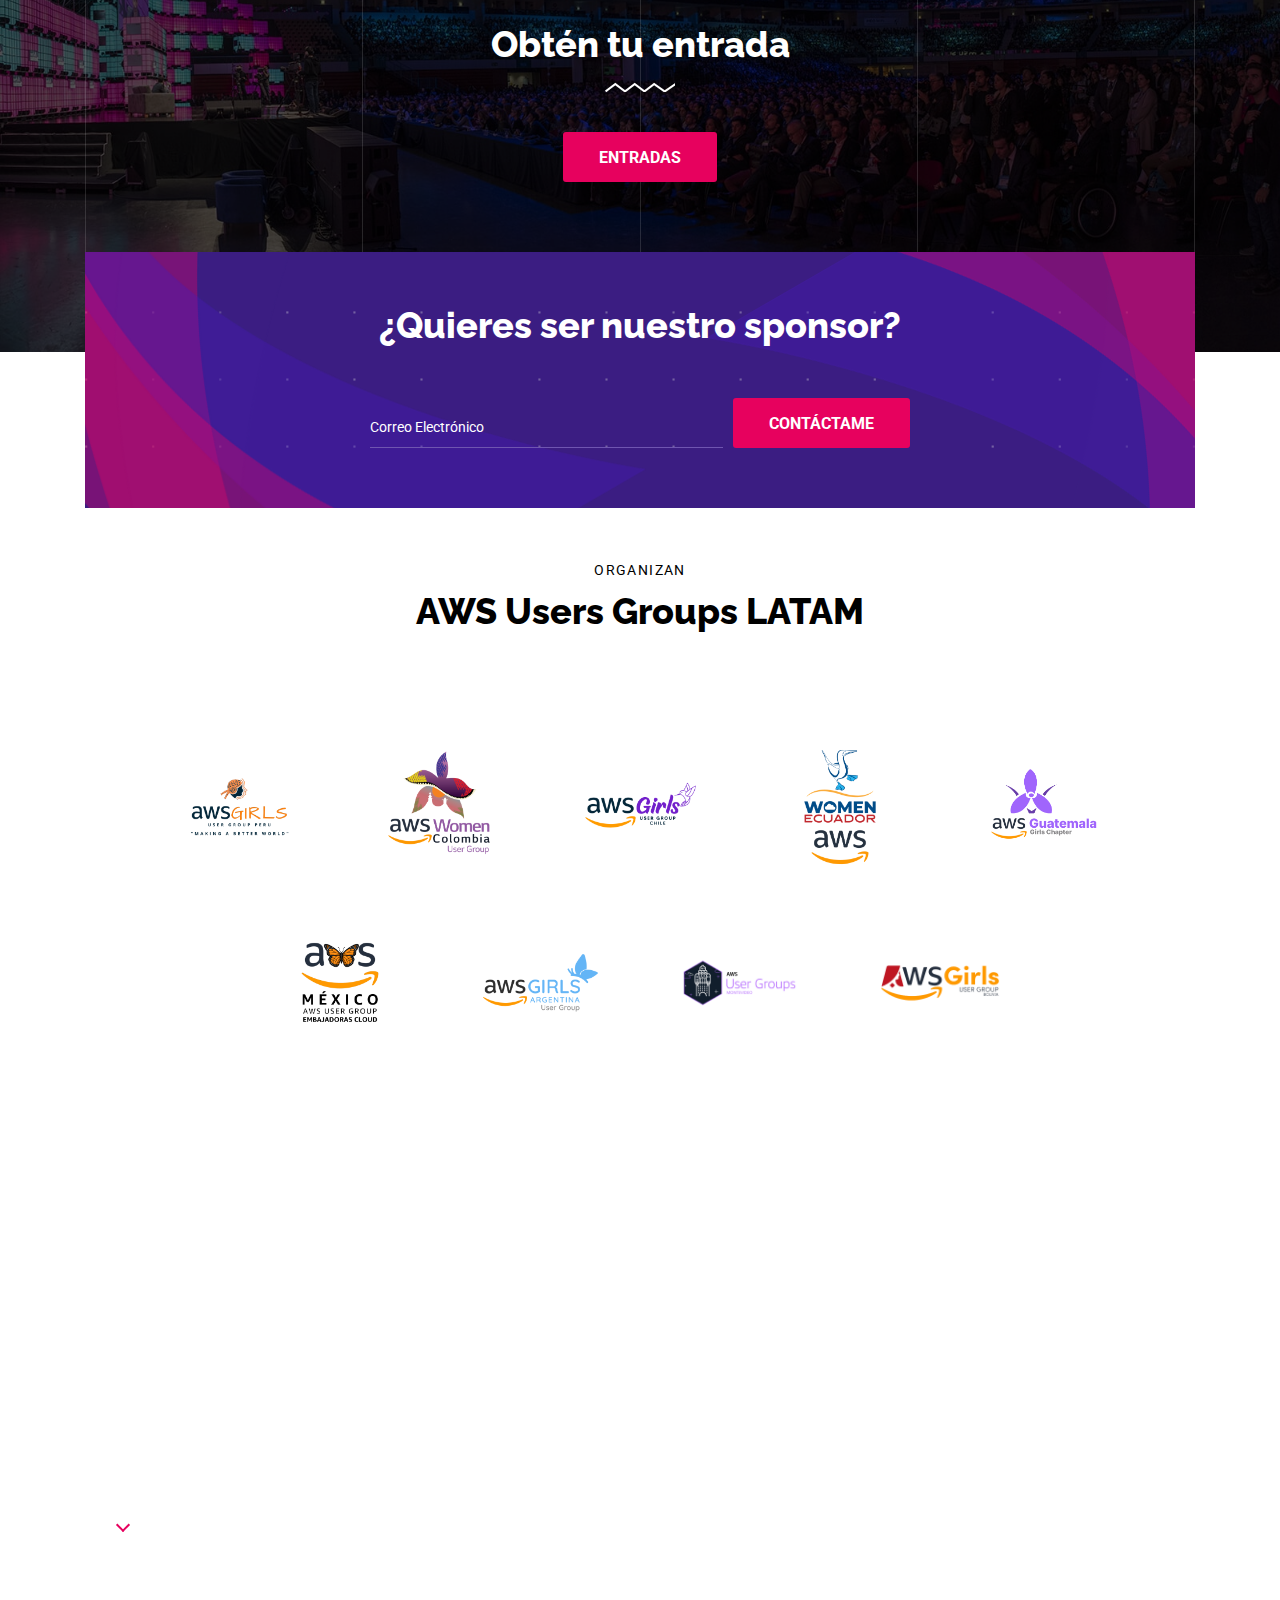
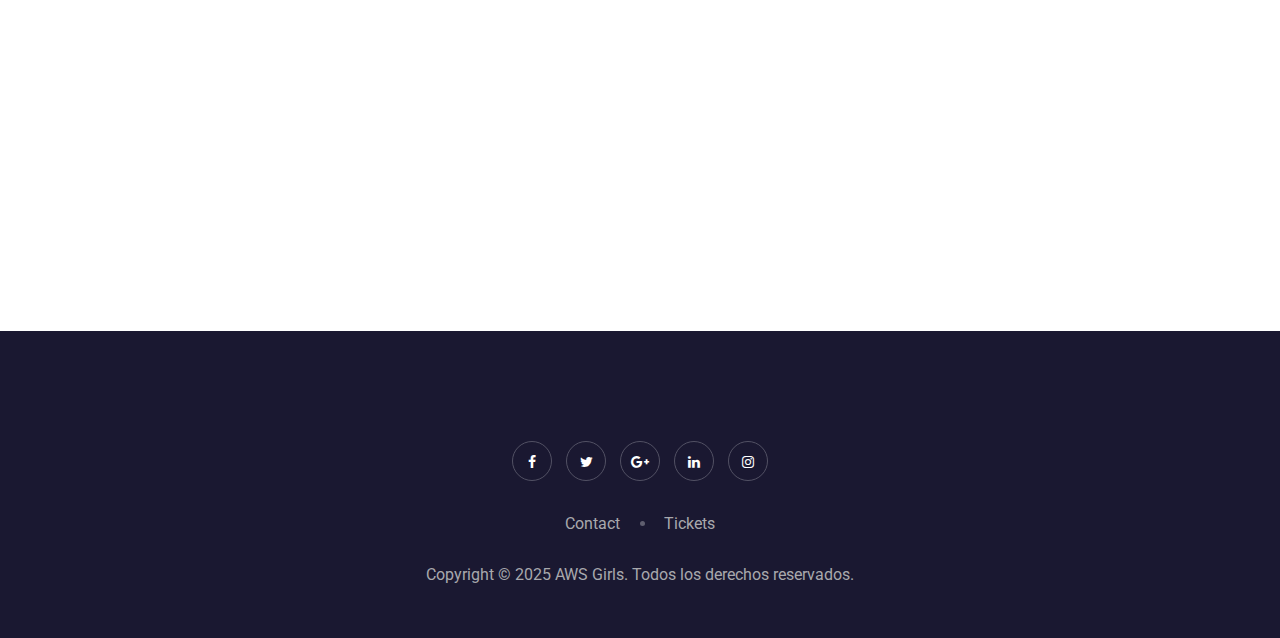
==== commit 8ecba39a: "cambios en lenguajes" ====
--- a/index.html
+++ b/index.html
@@ -159,9 +159,7 @@
                            <i class="icon icon-speaker"></i>
                            <h3 class="ts-title">Charlas</h3>
                            <p>
-                              Con speakers nacionales y internacionales que comparten sus experiencias
-                           </p>
-                           <span class="count-number">01</span>
+                              Speakers nacionales e internacionales comparten experiencias, exploran tendencias actuales y estrategias clave para inspirar a la audiencia.                           <span class="count-number">01</span>
                         </div><!-- single intro text end-->
                      </div><!-- col end-->
                      <div class="col-lg-6 wow fadeInUp" data-wow-duration="1.5s" data-wow-delay="500ms">
@@ -169,7 +167,7 @@
                            <i class="icon icon-netwrorking"></i>
                            <h3 class="ts-title">Comunidad</h3>
                            <p>
-                              Entra en contacto con comunidades de la industria
+                              Conéctate con comunidades de la industria, comparte experiencias, crea conexiones valiosas y descubre oportunidades para crecer profesionalmente.
                            </p>
                            <span class="count-number">02</span>
                         </div><!-- single intro text end-->
@@ -180,7 +178,7 @@
                            <i class="icon icon-people"></i>
                            <h3 class="ts-title">Networking</h3>
                            <p>
-                              Entra en contacto con otras profesionales de la industria
+                              Amplía tu red profesional conectándote con otras especialistas de la industria, comparte ideas y crea oportunidades de colaboración.
                            </p>
                            <span class="count-number">03</span>
                         </div><!-- single intro text end-->
@@ -188,10 +186,9 @@
                      <div class="col-lg-6 wow fadeInUp" data-wow-duration="1.5s" data-wow-delay="700ms">
                         <div class="single-intro-text mb-30">
                            <i class="icon icon-fun"></i>
-                           <h3 class="ts-title">Sesiones de certificacion</h3>
+                           <h3 class="ts-title">Certificaciones</h3>
                            <p>
-                              Preparación para certificarte en AWS
-                           </p>
+                              Prepárate para tu certificación en AWS con sesiones que te brindarán los conocimientos y habilidades necesarias para aprobar el examen con éxito.                           </p>
                            <span class="count-number">04</span>
                         </div><!-- single intro text end-->
                      </div><!-- col end-->
@@ -227,7 +224,7 @@
                </div><!-- col end-->
                <div class="col-lg-3 col-md-6">
                   <div class="ts-single-funfact">
-                     <h3 class="funfact-num"><span class="counterUp" data-counter="1000">1000</span>+</h3>
+                     <h3 class="funfact-num"><span class="counterUp" data-counter="999">999</span>+</h3>
                      <h4 class="funfact-title">Participantes</h4>
                   </div>
                </div><!-- col end-->
@@ -278,8 +275,7 @@
                               <span class="speakder-designation">Cheif evangelist, AWS</span>
                               <img class="company-logo" src="images/aws.png" alt="">
                               <p>
-                                 Explora cómo la inteligencia artificial está revolucionando la industria con ejemplos
-                                 reales y casos de éxito con el gran Jeff bar.
+                                 Jeff Barr es el evangelista principal de Amazon Web Services (AWS). Con más de 15 años de experiencia, promueve los servicios de AWS a través de blogs y conferencias.
                               </p>
                               <h4 class="session-name">
                                  IA Generativa
@@ -302,10 +298,7 @@
                                  </div>
                               </div>
                               <div class="ts-speakers-social">
-                                 <a href="#"><i class="fa fa-facebook"></i></a>
-                                 <a href="#"><i class="fa fa-twitter"></i></a>
                                  <a href="#"><i class="fa fa-instagram"></i></a>
-                                 <a href="#"><i class="fa fa-google-plus"></i></a>
                                  <a href="#"><i class="fa fa-linkedin"></i></a>
                               </div>
                            </div><!-- ts-speaker-popup-content end-->
@@ -342,8 +335,7 @@
                               <span class="speakder-designation">Cloud Team Leader</span>
                               <img class="company-logo" src="images/aws.png" alt="">
                               <p>
-                                 World is committed to making participation in the event a harass ment free experience
-                                 for everyone, regardless of level experience gender, gender identity and expression
+                                 Claudia Izquierdo Salazar @_clauctus, co-fundadora de nuestra comunidad, quien se desempeña como Arquitecta de Soluciones en AWS, cuenta con 8 certificaciones de AWS y además es AWS Subject Matter Expert
                               </p>
                               <h4 class="session-name">
                                  Sessions Claudia Izquierdo
@@ -365,10 +357,7 @@
                                  </div>
                               </div>
                               <div class="ts-speakers-social">
-                                 <a href="#"><i class="fa fa-facebook"></i></a>
-                                 <a href="#"><i class="fa fa-twitter"></i></a>
                                  <a href="#"><i class="fa fa-instagram"></i></a>
-                                 <a href="#"><i class="fa fa-google-plus"></i></a>
                                  <a href="#"><i class="fa fa-linkedin"></i></a>
                               </div>
                            </div><!-- ts-speaker-popup-content end-->
@@ -377,7 +366,7 @@
                   </div><!-- popup end-->
                </div> <!-- col end-->
                <!-- col end-->
-               <div class="col-lg-3 col-md-6">
+               <!-- <div class="col-lg-3 col-md-6">
                   <div class="ts-speaker">
                      <div class="speaker-img">
                         <img class="img-fluid" src="images/doris.jpg" alt="">
@@ -392,14 +381,13 @@
                         </p>
                      </div>
                   </div>
-                  <!-- popup start-->
                   <div id="popup_3" class="container ts-speaker-popup mfp-hide">
                      <div class="row">
                         <div class="col-lg-6">
                            <div class="ts-speaker-popup-img">
                               <img src="images/doris.jpg" alt="">
                            </div>
-                        </div><!-- col end-->
+                        </div>
                         <div class="col-lg-6">
                            <div class="ts-speaker-popup-content">
                               <h3 class="ts-title">Doris Manrique</h3>
@@ -419,7 +407,6 @@
                                           10.30 - 11.30 am
                                        </span>
                                        <p>
-                                          <!-- Marketing Matters -->
                                        </p>
                                     </div>
                                  </div>
@@ -435,13 +422,132 @@
                                  <a href="#"><i class="fa fa-google-plus"></i></a>
                                  <a href="#"><i class="fa fa-linkedin"></i></a>
                               </div>
+                           </div>
+                        </div>
+                     </div>
+                  </div>
+               </div>  -->
+               <div class="col-lg-3 col-md-6">
+                  <div class="ts-speaker">
+                     <div class="speaker-img">
+                        <img class="img-fluid" src="images/jeff.png" alt="">
+                        <a href="#popup_1" class="view-speaker ts-image-popup" data-effect="mfp-zoom-in">
+                           <i class="icon icon-plus"></i>
+                        </a>
+                     </div>
+                     <div class="ts-speaker-info">
+                        <h3 class="ts-title"><a href="#">Jeff bar</a></h3>
+                        <p>
+                           Chief evangelist, AWS
+                        </p>
+                     </div>
+                  </div>
+                  <!-- popup start-->
+                  <div id="popup_1" class="container ts-speaker-popup mfp-hide">
+                     <div class="row">
+                        <div class="col-lg-6">
+                           <div class="ts-speaker-popup-img">
+                              <img src="images/jeff.png" alt="">
+                           </div>
+                        </div><!-- col end-->
+                        <div class="col-lg-6">
+                           <div class="ts-speaker-popup-content">
+                              <h3 class="ts-title">Jeff bar</h3>
+                              <span class="speakder-designation">Cheif evangelist, AWS</span>
+                              <img class="company-logo" src="images/aws.png" alt="">
+                              <p>
+                                 Jeff Barr es el evangelista principal de Amazon Web Services (AWS). Con más de 15 años de experiencia, promueve los servicios de AWS a través de blogs y conferencias.
+                              </p>
+                              <h4 class="session-name">
+                                 IA Generativa
+                              </h4>
+                              <div class="row">
+                                 <div class="col-lg-6">
+                                    <div class="speaker-session-info">
+                                       <span>
+                                          10.30 - 10.45 am
+                                       </span>
+                                       <p>
+                                          <!-- Marketing Matters -->
+                                       </p>
+                                    </div>
+                                 </div>
+                                 <div class="col-lg-6">
+                                    <div class="speaker-session-info">
+
+                                    </div>
+                                 </div>
+                              </div>
+                              <div class="ts-speakers-social">
+                                 <a href="#"><i class="fa fa-instagram"></i></a>
+                                 <a href="#"><i class="fa fa-linkedin"></i></a>
+                              </div>
+                           </div><!-- ts-speaker-popup-content end-->
+                        </div><!-- col end-->
+                     </div><!-- row end-->
+                  </div><!-- popup end-->
+               </div> <!-- col end-->
+               <div class="col-lg-3 col-md-6">
+                  <div class="ts-speaker">
+                     <div class="speaker-img">
+                        <img class="img-fluid" src="images/claudia.jpg" alt="">
+                        <a href="#popup_2" class="view-speaker ts-image-popup" data-effect="mfp-zoom-in">
+                           <i class="icon icon-plus"></i>
+                        </a>
+                     </div>
+                     <div class="ts-speaker-info">
+                        <h3 class="ts-title"><a href="#">Claudia Izquierdo</a></h3>
+                        <p>
+                           AWS Solutions Architect
+                        </p>
+                     </div>
+                  </div>
+                  <!-- popup start-->
+                  <div id="popup_2" class="container ts-speaker-popup mfp-hide">
+                     <div class="row">
+                        <div class="col-lg-6">
+                           <div class="ts-speaker-popup-img">
+                              <img src="images/claudia.jpg" alt="">
+                           </div>
+                        </div><!-- col end-->
+                        <div class="col-lg-6">
+                           <div class="ts-speaker-popup-content">
+                              <h3 class="ts-title">Claudia Izquierdo</h3>
+                              <span class="speakder-designation">Cloud Team Leader</span>
+                              <img class="company-logo" src="images/aws.png" alt="">
+                              <p>
+                                 Claudia Izquierdo Salazar @_clauctus, co-fundadora de nuestra comunidad, quien se desempeña como Arquitecta de Soluciones en AWS, cuenta con 8 certificaciones de AWS y además es AWS Subject Matter Expert
+                              </p>
+                              <h4 class="session-name">
+                                 Sessions Claudia Izquierdo
+                              </h4>
+                              <div class="row">
+                                 <div class="col-lg-6">
+                                    <div class="speaker-session-info">
+                                       <span>
+                                          10.30 - 11.30 am
+                                       </span>
+                                       <p>
+                                          <!-- Marketing Matters -->
+                                       </p>
+                                    </div>
+                                 </div>
+                                 <div class="col-lg-6">
+                                    <div class="speaker-session-info">
+                                    </div>
+                                 </div>
+                              </div>
+                              <div class="ts-speakers-social">
+                                 <a href="#"><i class="fa fa-instagram"></i></a>
+                                 <a href="#"><i class="fa fa-linkedin"></i></a>
+                              </div>
                            </div><!-- ts-speaker-popup-content end-->
                         </div><!-- col end-->
                      </div><!-- row end-->
                   </div><!-- popup end-->
                </div> 
-            </div><!-- row end-->
-         </div><!-- container end-->
+            </div>
+         </div>
 
          <!-- shap img-->
          <div class="speaker-shap">
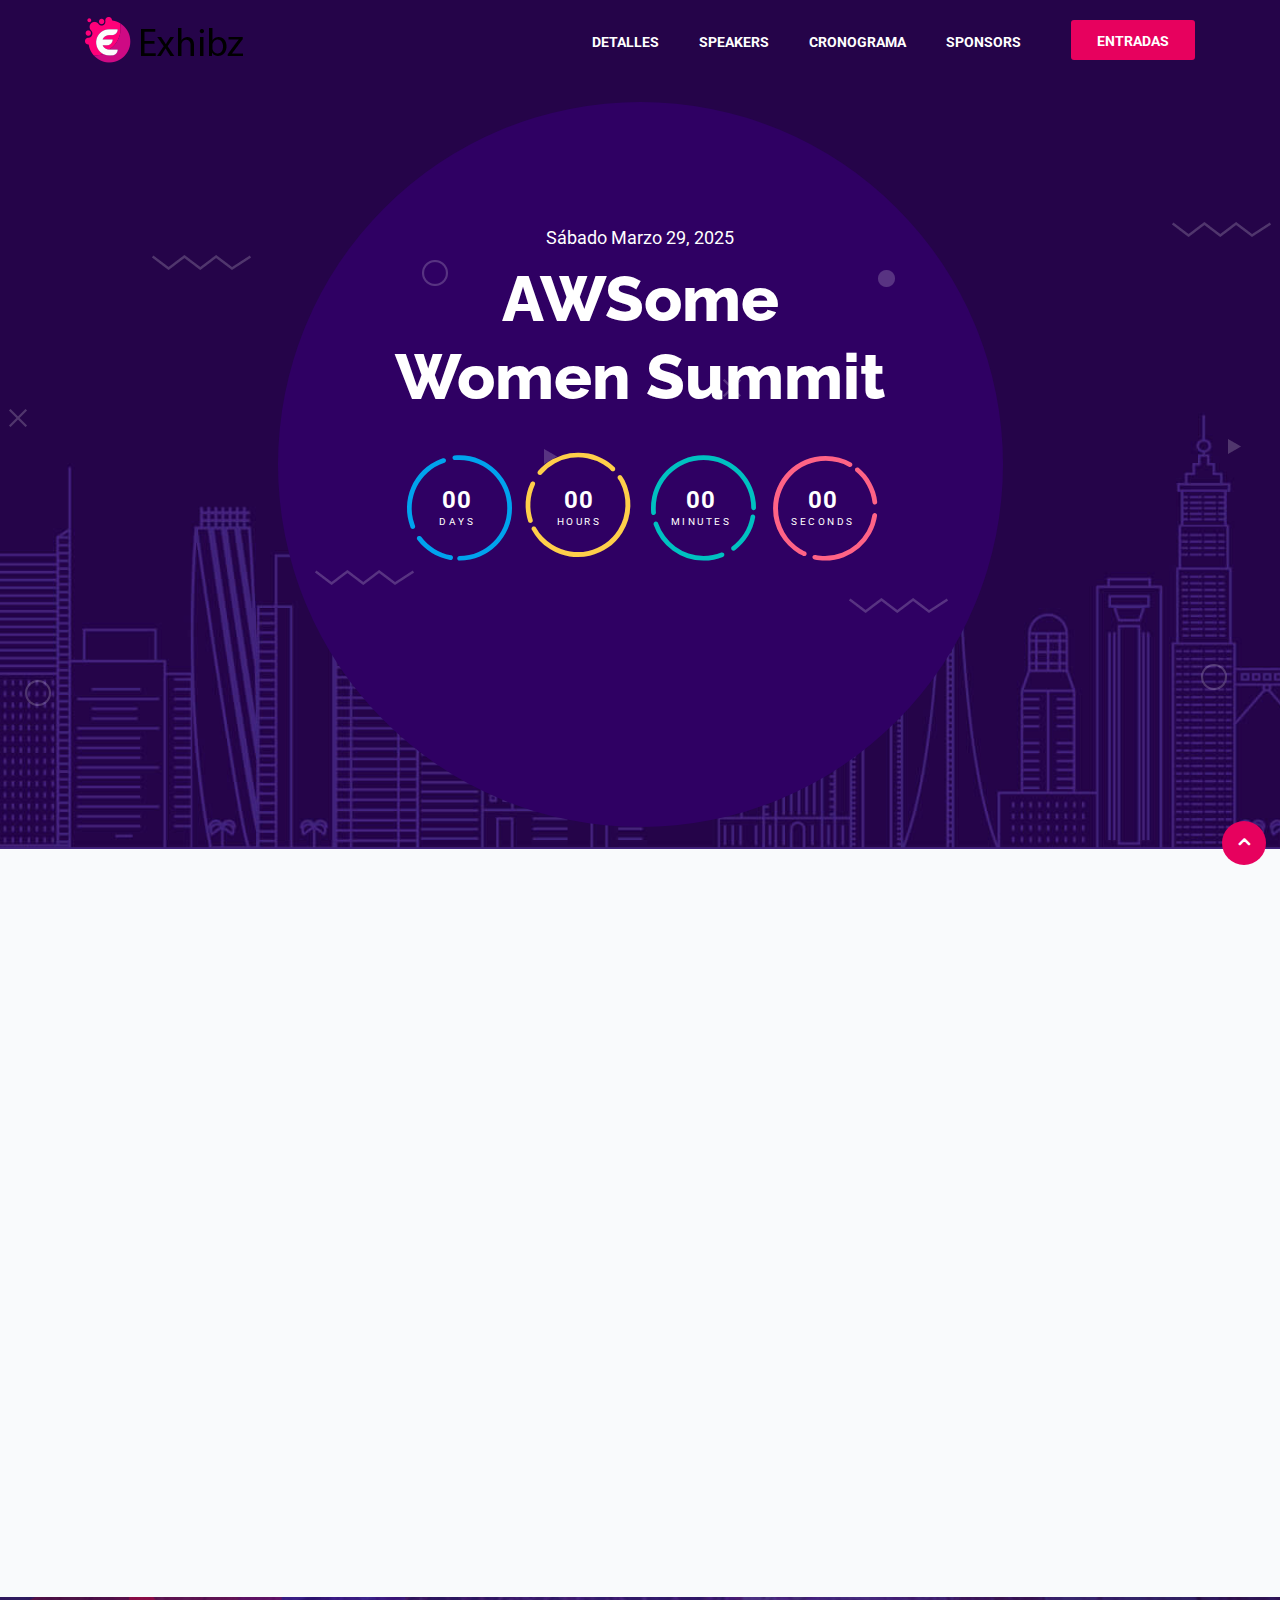
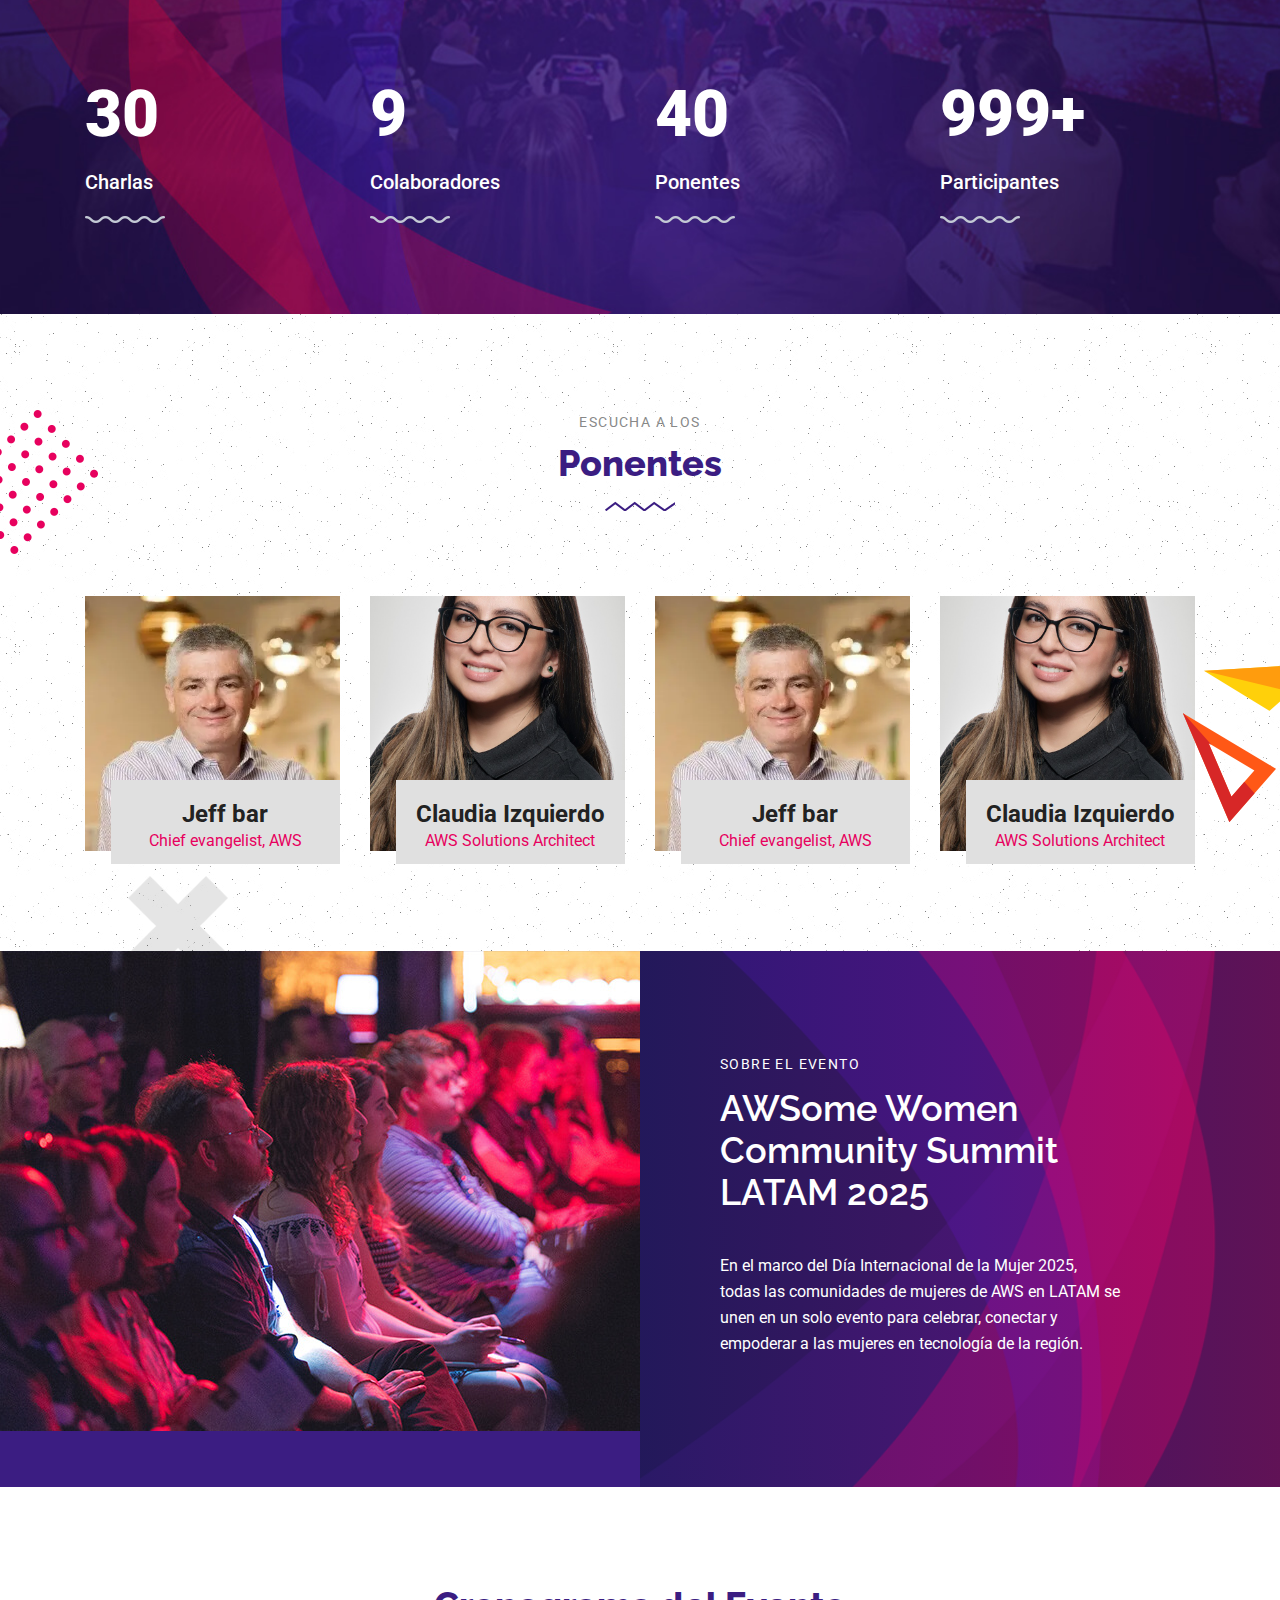
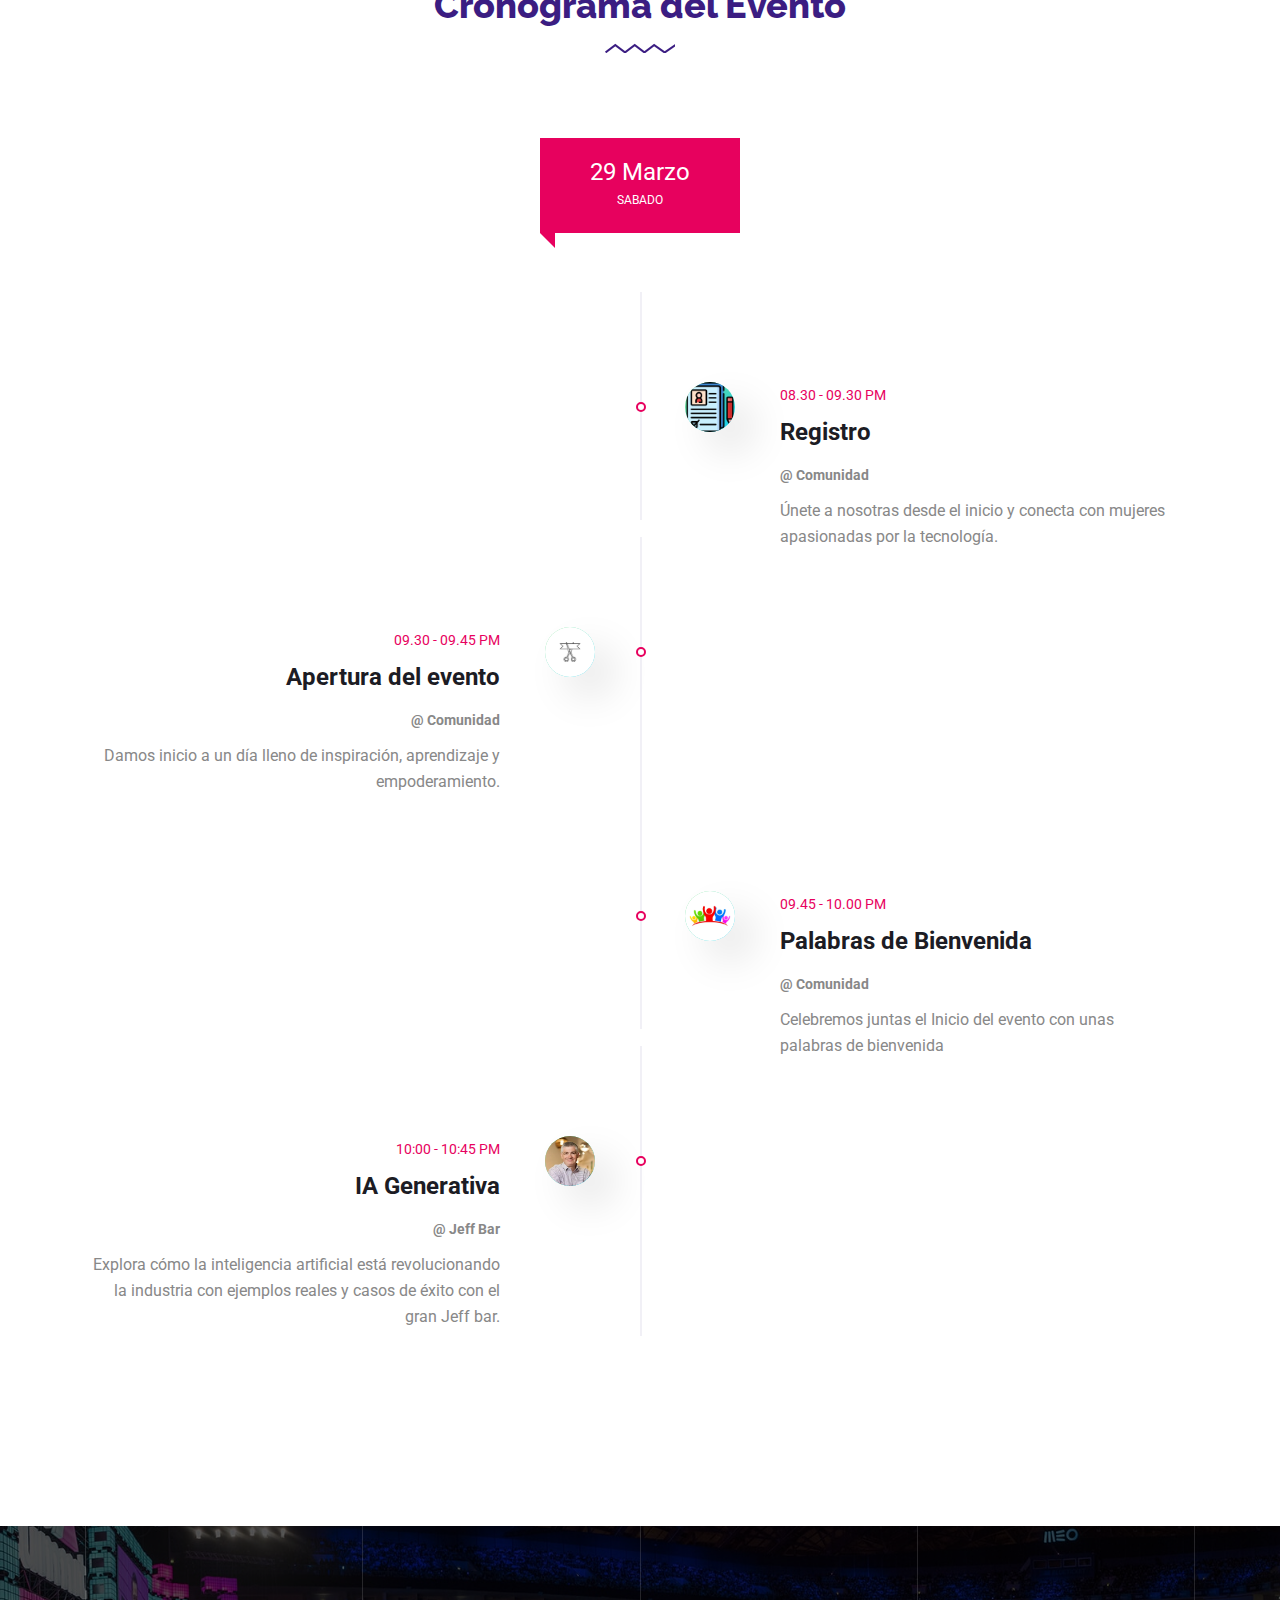
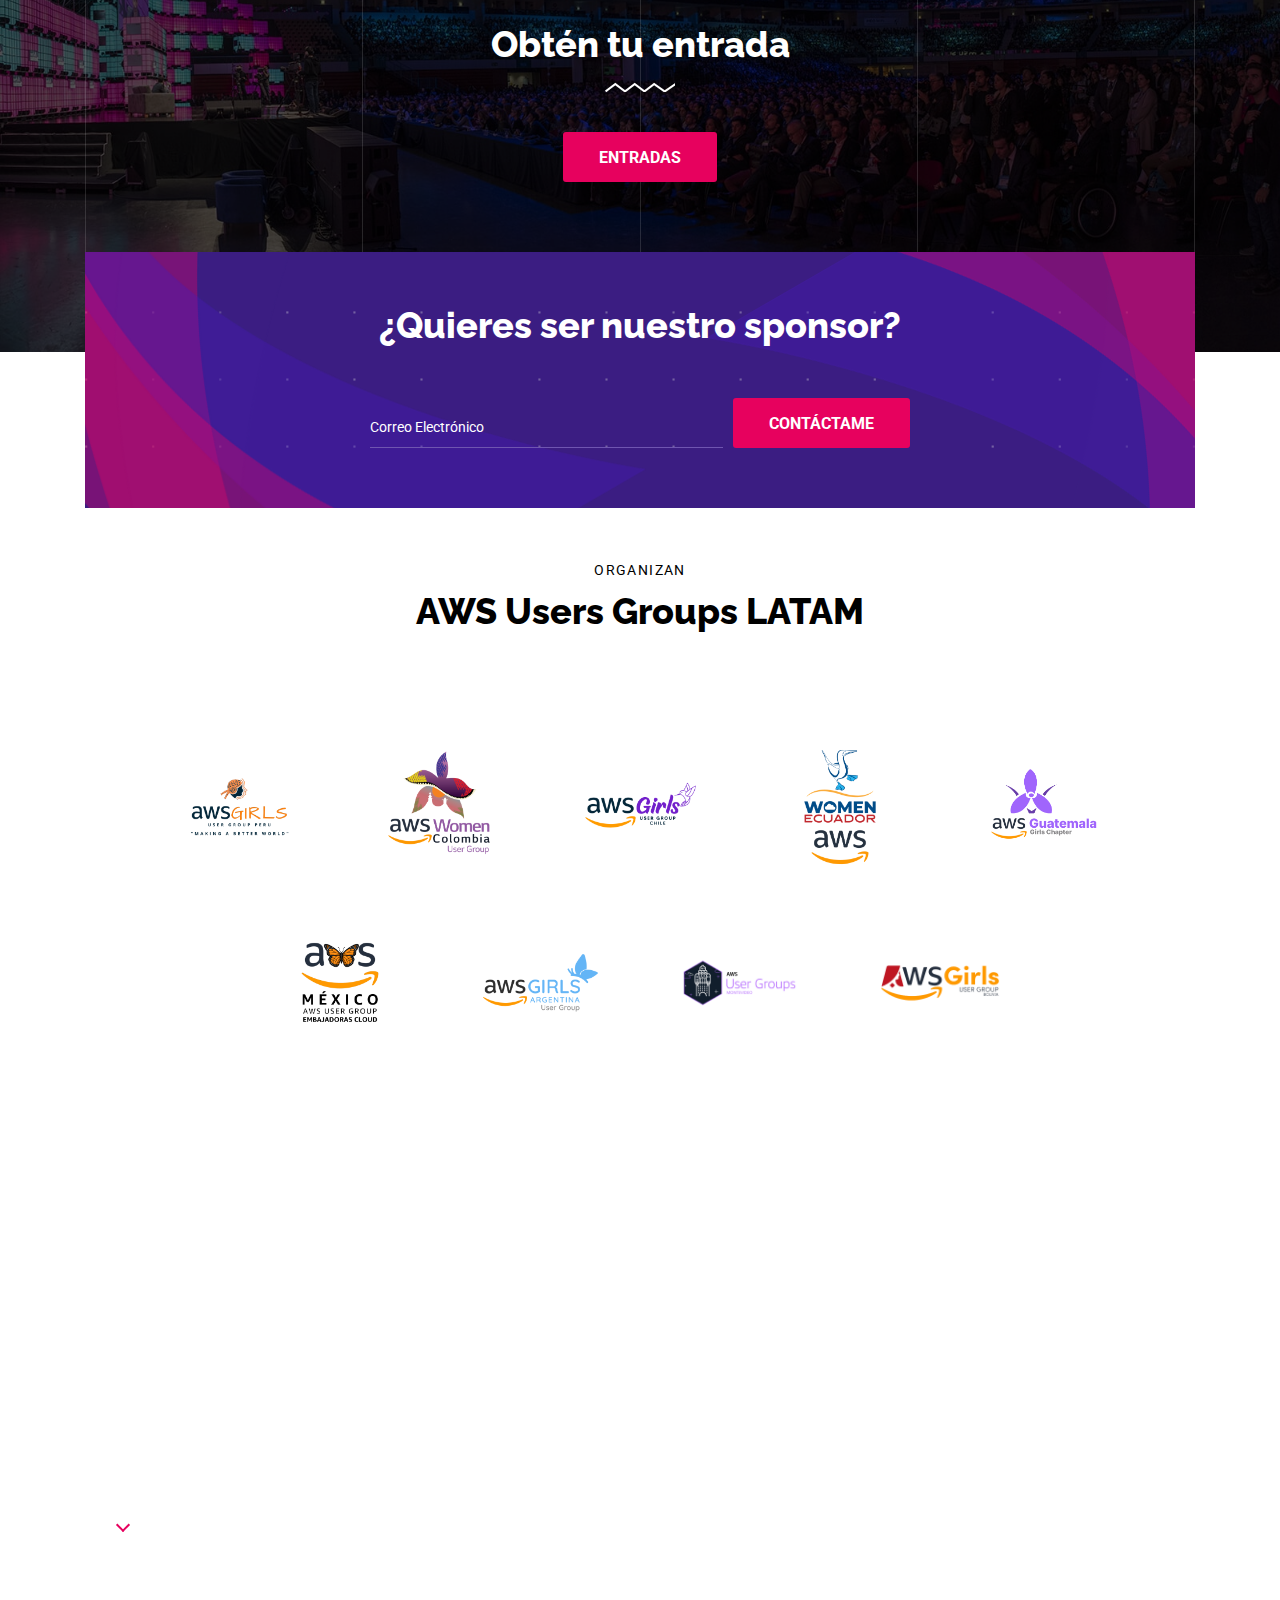
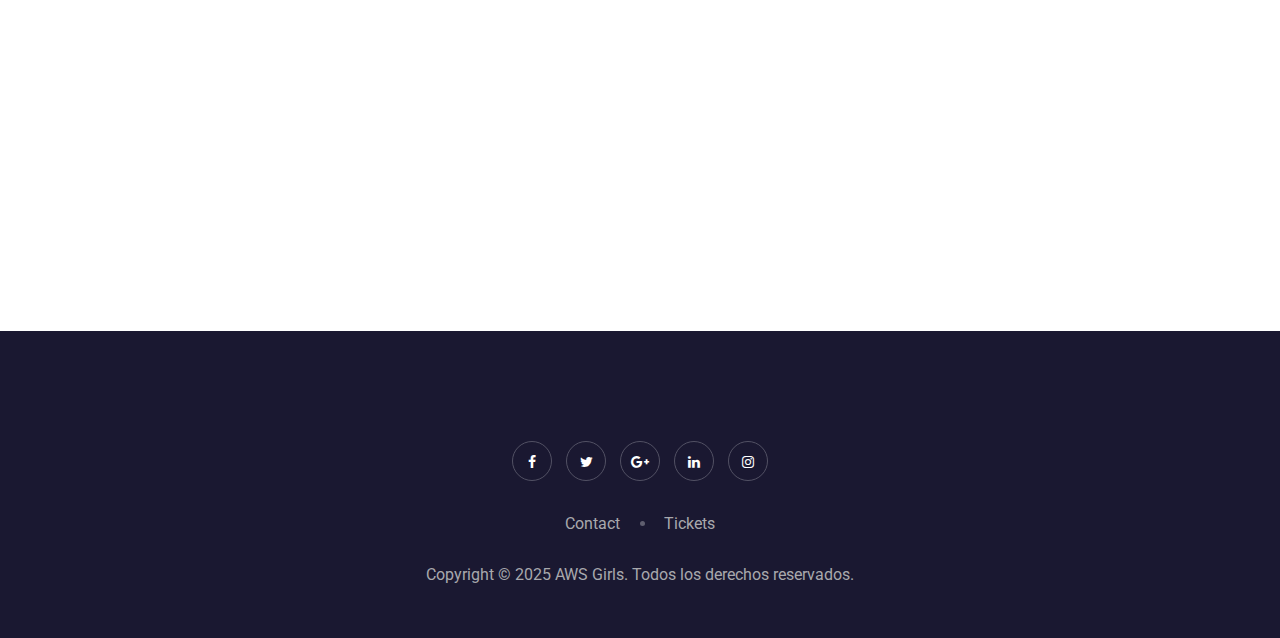
==== commit 2d7877c0: "fix code" ====
--- a/index.html
+++ b/index.html
@@ -2,37 +2,21 @@
 <html lang="es">
 
 <head>
-   <!-- Basic Page Needs ================================================== -->
    <meta charset="utf-8">
 
-   <!-- Mobile Specific Metas ================================================== -->
    <meta http-equiv="X-UA-Compatible" content="IE=edge">
    <meta name="viewport" content="width=device-width, initial-scale=1.0, user-scalable=0">
 
-   <!-- Site Title -->
-   <title>Exhibit - Conference &amp; Event HTML Template</title>
-
-
-   <!-- CSS
-         ================================================== -->
-   <!-- Bootstrap -->
+   <title>AWSome Women Summit</title>
    <link rel="stylesheet" href="css/bootstrap.min.css">
 
-   <!-- FontAwesome -->
    <link rel="stylesheet" href="css/font-awesome.min.css">
-   <!-- Animation -->
    <link rel="stylesheet" href="css/animate.css">
-   <!-- magnific -->
    <link rel="stylesheet" href="css/magnific-popup.css">
-   <!-- carousel -->
    <link rel="stylesheet" href="css/owl.carousel.min.css">
-   <!-- isotop -->
    <link rel="stylesheet" href="css/isotop.css">
-   <!-- ico fonts -->
    <link rel="stylesheet" href="css/xsIcon.css">
-   <!-- Template styles-->
    <link rel="stylesheet" href="css/style.css">
-   <!-- Responsive styles-->
    <link rel="stylesheet" href="css/responsive.css">
 
    <!-- HTML5 shim and Respond.js IE8 support of HTML5 elements and media queries -->
@@ -40,19 +24,18 @@
    <!--[if lt IE 9]>
       <script src="https://oss.maxcdn.com/html5shiv/3.7.2/html5shiv.min.js"></script>
       <script src="https://oss.maxcdn.com/respond/1.4.2/respond.min.js"></script>
-      <![endif]-->
+   <![endif]-->
 
 </head>
 
 <body>
    <div class="body-inner">
-      <!-- Header start -->
+
       <header id="header" class="header header-classic">
          <div class="container">
             <nav class="navbar navbar-expand-lg navbar-light">
-               <!-- logo-->
                <a class="navbar-brand" href="index.html">
-                  <!-- <img src="images/logos/logo-v2.png" alt=""> -->
+                  <img src="images/logos/logo-v2.png" alt="">
                </a>
                <button class="navbar-toggler" type="button" data-toggle="collapse" data-target="#navbarNavDropdown"
                   aria-controls="navbarNavDropdown" aria-expanded="false" aria-label="Toggle navigation">
@@ -83,12 +66,11 @@
                   </ul>
                </div>
             </nav>
-         </div><!-- container end-->
       </header>
-      <!--/ Header end -->
-      <!-- banner start-->
+
       <section class="hero-area centerd-item">
          <div class="banner-item" style="background-image:url(./images/hero_area/banner2.jpg)">
+
             <div class="container">
                <div class="row">
                   <div class="col-lg-8 mx-auto">
@@ -120,28 +102,20 @@
                               <div class="smalltext">Seconds</div>
                            </div>
                         </div>
-                        <!-- Countdown end -->
-                        <div class="banner-btn">
-                           <!-- <a href="#" class="btn">Buy Ticket</a> -->
-                        </div>
-
-                     </div>
-                     <!-- Banner content wrap end -->
-                  </div><!-- col end-->
-
-               </div><!-- row end-->
-            </div>
-            <!-- Container end -->
-         </div>
-
+                        <div class="banner-btn"></div>
+
+                     </div>
+                  </div>
+               </div>
+            </div>
+            
+         </div>
       </section>
-      <!-- banner end-->
-
-      <!-- ts intro start -->
 
       <section id="detalles" class="ts-intro-item section-bg">
          <div class="container">
             <div class="row">
+
                <div class="col-lg-4 wow fadeInUp" data-wow-duration="1.5s" data-wow-delay="300ms">
                   <div class="intro-left-content">
                      <h2 class="column-title">
@@ -151,7 +125,7 @@
                      <a class="btn" href="https://www.eventbrite.com.ar/e/awsome-women-community-summit-latam-2024-tickets-810503938097"
                      target="_blank">Entradas</a>
                   </div>
-               </div><!-- col end-->
+               </div>
                <div class="col-lg-8">
                   <div class="row">
                      <div class="col-lg-6 wow fadeInUp" data-wow-duration="1.5s" data-wow-delay="400ms">
@@ -160,8 +134,8 @@
                            <h3 class="ts-title">Charlas</h3>
                            <p>
                               Speakers nacionales e internacionales comparten experiencias, exploran tendencias actuales y estrategias clave para inspirar a la audiencia.                           <span class="count-number">01</span>
-                        </div><!-- single intro text end-->
-                     </div><!-- col end-->
+                        </div>
+                     </div>
                      <div class="col-lg-6 wow fadeInUp" data-wow-duration="1.5s" data-wow-delay="500ms">
                         <div class="single-intro-text mb-30">
                            <i class="icon icon-netwrorking"></i>
@@ -170,9 +144,8 @@
                               Conéctate con comunidades de la industria, comparte experiencias, crea conexiones valiosas y descubre oportunidades para crecer profesionalmente.
                            </p>
                            <span class="count-number">02</span>
-                        </div><!-- single intro text end-->
-
-                     </div><!-- col end-->
+                        </div>
+                     </div>
                      <div class="col-lg-6 wow fadeInUp" data-wow-duration="1.5s" data-wow-delay="600ms">
                         <div class="single-intro-text mb-30">
                            <i class="icon icon-people"></i>
@@ -181,8 +154,8 @@
                               Amplía tu red profesional conectándote con otras especialistas de la industria, comparte ideas y crea oportunidades de colaboración.
                            </p>
                            <span class="count-number">03</span>
-                        </div><!-- single intro text end-->
-                     </div><!-- col end-->
+                        </div>
+                     </div>
                      <div class="col-lg-6 wow fadeInUp" data-wow-duration="1.5s" data-wow-delay="700ms">
                         <div class="single-intro-text mb-30">
                            <i class="icon icon-fun"></i>
@@ -190,17 +163,15 @@
                            <p>
                               Prepárate para tu certificación en AWS con sesiones que te brindarán los conocimientos y habilidades necesarias para aprobar el examen con éxito.                           </p>
                            <span class="count-number">04</span>
-                        </div><!-- single intro text end-->
-                     </div><!-- col end-->
-                  </div>
-               </div><!-- col end-->
-
-            </div><!-- row end-->
-         </div><!-- container end-->
+                        </div>
+                     </div>
+                  </div>
+               </div>
+
+            </div>
+         </div>
       </section>
-      <!-- ts intro end-->
-
-      <!-- ts funfact start-->
+
       <section class="ts-funfact" style="background-image: url(./images/funfact_bg.jpg)">
          <div class="container">
             <div class="row">
@@ -209,44 +180,45 @@
                      <h3 class="funfact-num"><span class="counterUp" data-counter="30">30</span></h3>
                      <h4 class="funfact-title">Charlas</h4>
                   </div>
-               </div><!-- col end-->
+               </div>
                <div class="col-lg-3 col-md-6">
                   <div class="ts-single-funfact">
                      <h3 class="funfact-num"><span class="counterUp" data-counter="9">9</span></h3>
                      <h4 class="funfact-title">Colaboradores</h4>
                   </div>
-               </div><!-- col end-->
+               </div>
                <div class="col-lg-3 col-md-6">
                   <div class="ts-single-funfact">
                      <h3 class="funfact-num"><span class="counterUp" data-counter="40">40</span></h3>
                      <h4 class="funfact-title">Ponentes</h4>
                   </div>
-               </div><!-- col end-->
+               </div>
                <div class="col-lg-3 col-md-6">
                   <div class="ts-single-funfact">
                      <h3 class="funfact-num"><span class="counterUp" data-counter="999">999</span>+</h3>
                      <h4 class="funfact-title">Participantes</h4>
                   </div>
-               </div><!-- col end-->
-            </div><!-- row end-->
-         </div><!-- container end-->
+               </div>
+            </div>
+         </div>
       </section>
-      <!-- ts funfact end-->
-
-      <!-- ts speaker start-->
-      <section id="ts-speakers" class="ts-speakers speaker-classic"
-         style="background-image:url(./images/speakers/speaker_bg.png)">
+
+      <section id="ts-speakers" class="ts-speakers speaker-classic" style="background-image:url(./images/speakers/speaker_bg.png)">
          <div class="container">
+            
             <div class="row">
                <div class="col-lg-8 mx-auto">
                   <h2 class="section-title text-center">
                      <span>Escucha a los</span>
                      Ponentes
                   </h2>
-               </div><!-- col end-->
-            </div><!-- row end-->
-            <div class="row">
+               </div>
+            </div>
+            
+            <div class="row">
+
                <div class="col-lg-3 col-md-6">
+
                   <div class="ts-speaker">
                      <div class="speaker-img">
                         <img class="img-fluid" src="images/jeff.png" alt="">
@@ -261,14 +233,205 @@
                         </p>
                      </div>
                   </div>
-                  <!-- popup start-->
                   <div id="popup_1" class="container ts-speaker-popup mfp-hide">
                      <div class="row">
                         <div class="col-lg-6">
                            <div class="ts-speaker-popup-img">
                               <img src="images/jeff.png" alt="">
                            </div>
-                        </div><!-- col end-->
+                        </div>
+                        <div class="col-lg-6">
+                           <div class="ts-speaker-popup-content">
+                              <h3 class="ts-title">Jeff bar</h3>
+                              <span class="speakder-designation">Cheif evangelist, AWS</span>
+                              <img class="company-logo" src="images/aws.png" alt="">
+                              <p>
+                                 Jeff Barr es el evangelista principal de Amazon Web Services (AWS). 
+                                 Con más de 15 años de experiencia, promueve los servicios de AWS a través 
+                                 de blogs y conferencias.
+                              </p>
+                              <h4 class="session-name">
+                                 IA Generativa
+                              </h4>
+                              <div class="row">
+                                 <div class="col-lg-6">
+                                    <div class="speaker-session-info">
+                                       <span>
+                                          10.30 - 10.45 am
+                                       </span>
+                                       <p>
+                                          <!-- Marketing Matters -->
+                                       </p>
+                                    </div>
+                                 </div>
+                                 <div class="col-lg-6">
+                                    <div class="speaker-session-info">
+
+                                    </div>
+                                 </div>
+                              </div>
+                              <div class="ts-speakers-social">
+                                 <a href="#"><i class="fa fa-instagram"></i></a>
+                                 <a href="#"><i class="fa fa-linkedin"></i></a>
+                              </div>
+                           </div>
+                        </div>
+                     </div>
+                  </div>
+
+               </div>
+
+
+               <div class="col-lg-3 col-md-6">
+
+                  <div class="ts-speaker">
+                     <div class="speaker-img">
+                        <img class="img-fluid" src="images/claudia.jpg" alt="">
+                        <a href="#popup_2" class="view-speaker ts-image-popup" data-effect="mfp-zoom-in">
+                           <i class="icon icon-plus"></i>
+                        </a>
+                     </div>
+                     <div class="ts-speaker-info">
+                        <h3 class="ts-title"><a href="#">Claudia Izquierdo</a></h3>
+                        <p>
+                           AWS Solutions Architect
+                        </p>
+                     </div>
+                  </div>
+                  <div id="popup_2" class="container ts-speaker-popup mfp-hide">
+                     <div class="row">
+                        <div class="col-lg-6">
+                           <div class="ts-speaker-popup-img">
+                              <img src="images/claudia.jpg" alt="">
+                           </div>
+                        </div>
+                        <div class="col-lg-6">
+                           <div class="ts-speaker-popup-content">
+                              <h3 class="ts-title">Claudia Izquierdo</h3>
+                              <span class="speakder-designation">Cloud Team Leader</span>
+                              <img class="company-logo" src="images/aws.png" alt="">
+                              <p>
+                                 Claudia Izquierdo Salazar @_clauctus, co-fundadora de nuestra comunidad, quien se desempeña como Arquitecta de Soluciones en AWS, cuenta con 8 certificaciones de AWS y además es AWS Subject Matter Expert
+                              </p>
+                              <h4 class="session-name">
+                                 Sessions Claudia Izquierdo
+                              </h4>
+                              <div class="row">
+                                 <div class="col-lg-6">
+                                    <div class="speaker-session-info">
+                                       <span>
+                                          10.30 - 11.30 am
+                                       </span>
+                                       <p>
+                                          <!-- Marketing Matters -->
+                                       </p>
+                                    </div>
+                                 </div>
+                                 <div class="col-lg-6">
+                                    <div class="speaker-session-info">
+                                    </div>
+                                 </div>
+                              </div>
+                              <div class="ts-speakers-social">
+                                 <a href="#"><i class="fa fa-instagram"></i></a>
+                                 <a href="#"><i class="fa fa-linkedin"></i></a>
+                              </div>
+                           </div>
+                        </div>
+                     </div>
+                  </div>
+
+               </div>
+
+               <!-- <div class="col-lg-3 col-md-6">
+                  
+                  <div class="ts-speaker">
+                     <div class="speaker-img">
+                        <img class="img-fluid" src="images/doris.jpg" alt="">
+                        <a href="#popup_3" class="view-speaker ts-image-popup" data-effect="mfp-zoom-in">
+                           <i class="icon icon-plus"></i>
+                        </a>
+                     </div>
+                     <div class="ts-speaker-info">
+                        <h3 class="ts-title"><a href="#">Doris Manrique</a></h3>
+                        <p>
+                           AWS Solutions Architect
+                        </p>
+                     </div>
+                  </div>
+
+                  <div id="popup_3" class="container ts-speaker-popup mfp-hide">
+                     <div class="row">
+                        <div class="col-lg-6">
+                           <div class="ts-speaker-popup-img">
+                              <img src="images/doris.jpg" alt="">
+                           </div>
+                        </div>
+                        <div class="col-lg-6">
+                           <div class="ts-speaker-popup-content">
+                              <h3 class="ts-title">Doris Manrique</h3>
+                              <span class="speakder-designation">Cloud Team Leader</span>
+                              <img class="company-logo" src="images/caleidos.png" alt="">
+                              <p>
+                                 World is committed to making participation in the event a harass ment free experience
+                                 for everyone, regardless of level experience gender, gender identity and expression
+                              </p>
+                              <h4 class="session-name">
+                                 Sessions Doris Manrique
+                              </h4>
+                              <div class="row">
+                                 <div class="col-lg-6">
+                                    <div class="speaker-session-info">
+                                       <span>
+                                          10.30 - 11.30 am
+                                       </span>
+                                       <p>
+                                       </p>
+                                    </div>
+                                 </div>
+                                 <div class="col-lg-6">
+                                    <div class="speaker-session-info">
+                                    </div>
+                                 </div>
+                              </div>
+                              <div class="ts-speakers-social">
+                                 <a href="#"><i class="fa fa-facebook"></i></a>
+                                 <a href="#"><i class="fa fa-twitter"></i></a>
+                                 <a href="#"><i class="fa fa-instagram"></i></a>
+                                 <a href="#"><i class="fa fa-google-plus"></i></a>
+                                 <a href="#"><i class="fa fa-linkedin"></i></a>
+                              </div>
+                           </div>
+                        </div>
+                     </div>
+                  </div>
+
+               </div>  -->
+
+               <div class="col-lg-3 col-md-6">
+
+                  <div class="ts-speaker">
+                     <div class="speaker-img">
+                        <img class="img-fluid" src="images/jeff.png" alt="">
+                        <a href="#popup_1" class="view-speaker ts-image-popup" data-effect="mfp-zoom-in">
+                           <i class="icon icon-plus"></i>
+                        </a>
+                     </div>
+                     <div class="ts-speaker-info">
+                        <h3 class="ts-title"><a href="#">Jeff bar</a></h3>
+                        <p>
+                           Chief evangelist, AWS
+                        </p>
+                     </div>
+                  </div>
+
+                  <div id="popup_1" class="container ts-speaker-popup mfp-hide">
+                     <div class="row">
+                        <div class="col-lg-6">
+                           <div class="ts-speaker-popup-img">
+                              <img src="images/jeff.png" alt="">
+                           </div>
+                        </div>
                         <div class="col-lg-6">
                            <div class="ts-speaker-popup-content">
                               <h3 class="ts-title">Jeff bar</h3>
@@ -301,12 +464,16 @@
                                  <a href="#"><i class="fa fa-instagram"></i></a>
                                  <a href="#"><i class="fa fa-linkedin"></i></a>
                               </div>
-                           </div><!-- ts-speaker-popup-content end-->
-                        </div><!-- col end-->
-                     </div><!-- row end-->
-                  </div><!-- popup end-->
-               </div> <!-- col end-->
+                           </div>
+                        </div>
+                     </div>
+                  </div>
+
+               </div>
+
+
                <div class="col-lg-3 col-md-6">
+
                   <div class="ts-speaker">
                      <div class="speaker-img">
                         <img class="img-fluid" src="images/claudia.jpg" alt="">
@@ -321,14 +488,14 @@
                         </p>
                      </div>
                   </div>
-                  <!-- popup start-->
+
                   <div id="popup_2" class="container ts-speaker-popup mfp-hide">
                      <div class="row">
                         <div class="col-lg-6">
                            <div class="ts-speaker-popup-img">
                               <img src="images/claudia.jpg" alt="">
                            </div>
-                        </div><!-- col end-->
+                        </div>
                         <div class="col-lg-6">
                            <div class="ts-speaker-popup-content">
                               <h3 class="ts-title">Claudia Izquierdo</h3>
@@ -360,213 +527,32 @@
                                  <a href="#"><i class="fa fa-instagram"></i></a>
                                  <a href="#"><i class="fa fa-linkedin"></i></a>
                               </div>
-                           </div><!-- ts-speaker-popup-content end-->
-                        </div><!-- col end-->
-                     </div><!-- row end-->
-                  </div><!-- popup end-->
-               </div> <!-- col end-->
-               <!-- col end-->
-               <!-- <div class="col-lg-3 col-md-6">
-                  <div class="ts-speaker">
-                     <div class="speaker-img">
-                        <img class="img-fluid" src="images/doris.jpg" alt="">
-                        <a href="#popup_3" class="view-speaker ts-image-popup" data-effect="mfp-zoom-in">
-                           <i class="icon icon-plus"></i>
-                        </a>
-                     </div>
-                     <div class="ts-speaker-info">
-                        <h3 class="ts-title"><a href="#">Doris Manrique</a></h3>
-                        <p>
-                           AWS Solutions Architect
-                        </p>
-                     </div>
-                  </div>
-                  <div id="popup_3" class="container ts-speaker-popup mfp-hide">
-                     <div class="row">
-                        <div class="col-lg-6">
-                           <div class="ts-speaker-popup-img">
-                              <img src="images/doris.jpg" alt="">
-                           </div>
-                        </div>
-                        <div class="col-lg-6">
-                           <div class="ts-speaker-popup-content">
-                              <h3 class="ts-title">Doris Manrique</h3>
-                              <span class="speakder-designation">Cloud Team Leader</span>
-                              <img class="company-logo" src="images/caleidos.png" alt="">
-                              <p>
-                                 World is committed to making participation in the event a harass ment free experience
-                                 for everyone, regardless of level experience gender, gender identity and expression
-                              </p>
-                              <h4 class="session-name">
-                                 Sessions Doris Manrique
-                              </h4>
-                              <div class="row">
-                                 <div class="col-lg-6">
-                                    <div class="speaker-session-info">
-                                       <span>
-                                          10.30 - 11.30 am
-                                       </span>
-                                       <p>
-                                       </p>
-                                    </div>
-                                 </div>
-                                 <div class="col-lg-6">
-                                    <div class="speaker-session-info">
-                                    </div>
-                                 </div>
-                              </div>
-                              <div class="ts-speakers-social">
-                                 <a href="#"><i class="fa fa-facebook"></i></a>
-                                 <a href="#"><i class="fa fa-twitter"></i></a>
-                                 <a href="#"><i class="fa fa-instagram"></i></a>
-                                 <a href="#"><i class="fa fa-google-plus"></i></a>
-                                 <a href="#"><i class="fa fa-linkedin"></i></a>
-                              </div>
-                           </div>
-                        </div>
-                     </div>
-                  </div>
-               </div>  -->
-               <div class="col-lg-3 col-md-6">
-                  <div class="ts-speaker">
-                     <div class="speaker-img">
-                        <img class="img-fluid" src="images/jeff.png" alt="">
-                        <a href="#popup_1" class="view-speaker ts-image-popup" data-effect="mfp-zoom-in">
-                           <i class="icon icon-plus"></i>
-                        </a>
-                     </div>
-                     <div class="ts-speaker-info">
-                        <h3 class="ts-title"><a href="#">Jeff bar</a></h3>
-                        <p>
-                           Chief evangelist, AWS
-                        </p>
-                     </div>
-                  </div>
-                  <!-- popup start-->
-                  <div id="popup_1" class="container ts-speaker-popup mfp-hide">
-                     <div class="row">
-                        <div class="col-lg-6">
-                           <div class="ts-speaker-popup-img">
-                              <img src="images/jeff.png" alt="">
-                           </div>
-                        </div><!-- col end-->
-                        <div class="col-lg-6">
-                           <div class="ts-speaker-popup-content">
-                              <h3 class="ts-title">Jeff bar</h3>
-                              <span class="speakder-designation">Cheif evangelist, AWS</span>
-                              <img class="company-logo" src="images/aws.png" alt="">
-                              <p>
-                                 Jeff Barr es el evangelista principal de Amazon Web Services (AWS). Con más de 15 años de experiencia, promueve los servicios de AWS a través de blogs y conferencias.
-                              </p>
-                              <h4 class="session-name">
-                                 IA Generativa
-                              </h4>
-                              <div class="row">
-                                 <div class="col-lg-6">
-                                    <div class="speaker-session-info">
-                                       <span>
-                                          10.30 - 10.45 am
-                                       </span>
-                                       <p>
-                                          <!-- Marketing Matters -->
-                                       </p>
-                                    </div>
-                                 </div>
-                                 <div class="col-lg-6">
-                                    <div class="speaker-session-info">
-
-                                    </div>
-                                 </div>
-                              </div>
-                              <div class="ts-speakers-social">
-                                 <a href="#"><i class="fa fa-instagram"></i></a>
-                                 <a href="#"><i class="fa fa-linkedin"></i></a>
-                              </div>
-                           </div><!-- ts-speaker-popup-content end-->
-                        </div><!-- col end-->
-                     </div><!-- row end-->
-                  </div><!-- popup end-->
-               </div> <!-- col end-->
-               <div class="col-lg-3 col-md-6">
-                  <div class="ts-speaker">
-                     <div class="speaker-img">
-                        <img class="img-fluid" src="images/claudia.jpg" alt="">
-                        <a href="#popup_2" class="view-speaker ts-image-popup" data-effect="mfp-zoom-in">
-                           <i class="icon icon-plus"></i>
-                        </a>
-                     </div>
-                     <div class="ts-speaker-info">
-                        <h3 class="ts-title"><a href="#">Claudia Izquierdo</a></h3>
-                        <p>
-                           AWS Solutions Architect
-                        </p>
-                     </div>
-                  </div>
-                  <!-- popup start-->
-                  <div id="popup_2" class="container ts-speaker-popup mfp-hide">
-                     <div class="row">
-                        <div class="col-lg-6">
-                           <div class="ts-speaker-popup-img">
-                              <img src="images/claudia.jpg" alt="">
-                           </div>
-                        </div><!-- col end-->
-                        <div class="col-lg-6">
-                           <div class="ts-speaker-popup-content">
-                              <h3 class="ts-title">Claudia Izquierdo</h3>
-                              <span class="speakder-designation">Cloud Team Leader</span>
-                              <img class="company-logo" src="images/aws.png" alt="">
-                              <p>
-                                 Claudia Izquierdo Salazar @_clauctus, co-fundadora de nuestra comunidad, quien se desempeña como Arquitecta de Soluciones en AWS, cuenta con 8 certificaciones de AWS y además es AWS Subject Matter Expert
-                              </p>
-                              <h4 class="session-name">
-                                 Sessions Claudia Izquierdo
-                              </h4>
-                              <div class="row">
-                                 <div class="col-lg-6">
-                                    <div class="speaker-session-info">
-                                       <span>
-                                          10.30 - 11.30 am
-                                       </span>
-                                       <p>
-                                          <!-- Marketing Matters -->
-                                       </p>
-                                    </div>
-                                 </div>
-                                 <div class="col-lg-6">
-                                    <div class="speaker-session-info">
-                                    </div>
-                                 </div>
-                              </div>
-                              <div class="ts-speakers-social">
-                                 <a href="#"><i class="fa fa-instagram"></i></a>
-                                 <a href="#"><i class="fa fa-linkedin"></i></a>
-                              </div>
-                           </div><!-- ts-speaker-popup-content end-->
-                        </div><!-- col end-->
-                     </div><!-- row end-->
-                  </div><!-- popup end-->
-               </div> 
-            </div>
-         </div>
-
-         <!-- shap img-->
+                           </div>
+                        </div>
+                     </div>
+                  </div>
+
+               </div>
+
+            </div>
+         </div>
+
          <div class="speaker-shap">
             <img class="shap1" src="images/shap/home_speaker_memphis1.png" alt="">
             <img class="shap2" src="images/shap/home_speaker_memphis2.png" alt="">
             <img class="shap3" src="images/shap/home_speaker_memphis3.png" alt="">
          </div>
-         <!-- shap img end-->
+
       </section>
-      <!-- ts speaker end-->
-
-      <!-- ts experience start-->
+
       <section id="ts-experiences" class="ts-experiences">
          <div class="container-fluid">
+
             <div class="row">
                <div class="col-lg-6 no-padding">
                   <div class="exp-img" style="background-image:url(./images/cta_img.jpg)">
                   </div>
-               </div><!-- col end-->
+               </div>
                <div class="col-lg-6 no-padding align-self-center">
                   <div class="ts-exp-wrap">
                      <div class="ts-exp-content">
@@ -583,16 +569,15 @@
                         </p>
                      </div>
                   </div>
-
-               </div><!-- col end-->
-            </div><!-- row end-->
-         </div><!-- container fluid end-->
+               </div>
+            </div>
+
+         </div>
       </section>
-      <!-- ts experience end-->
-
-      <!-- ts schedule start-->
+      
       <section id="ts-schedule" class="ts-schedule">
          <div class="container">
+
             <div class="row">
                <div class="col-lg-8 mx-auto">
                   <h2 class="section-title">
@@ -608,16 +593,17 @@
                            </a>
                         </li>
                      </ul>
-                     <!-- Tab panes -->
-                  </div>
-               </div><!-- col end-->
-
-            </div><!-- row end-->
+                  </div>
+               </div>
+            </div>
+            
             <div class="row">
                <div class="col-lg-12">
                   <div class="tab-content schedule-tabs schedule-tabs-item">
+
                      <div role="tabpanel" class="tab-pane active" id="date1">
                         <div class="row">
+
                            <div class="col-lg-6">
                               <div class="schedule-listing-item schedule-left">
                                  <img class="schedule-slot-speakers" src="images/apertura.png" alt="">
@@ -628,7 +614,8 @@
                                     Damos inicio a un día lleno de inspiración, aprendizaje y empoderamiento.
                                  </p>
                               </div>
-                           </div><!-- col end-->
+                           </div>
+
                            <div class="col-lg-6">
                               <div class="schedule-listing-item schedule-right">
                                  <img class="schedule-slot-speakers" src="images/registro.png" alt="">
@@ -640,7 +627,8 @@
                                     tecnología.
                                  </p>
                               </div>
-                           </div><!-- col end-->
+                           </div>
+
                            <div class="col-lg-6">
                               <div class="schedule-listing-item schedule-left">
                                  <img class="schedule-slot-speakers" src="images/jeff.png" alt="">
@@ -652,7 +640,8 @@
                                     ejemplos reales y casos de éxito con el gran Jeff bar.
                                  </p>
                               </div>
-                           </div><!-- col end-->
+                           </div>
+
                            <div class="col-lg-6">
                               <div class="schedule-listing-item schedule-right">
                                  <img class="schedule-slot-speakers" src="images/image.png" alt="">
@@ -664,131 +653,23 @@
                                  </p>
                               </div>
                            </div>
+
                         </div>
                         <div class="schedule-listing-btn">
                            <!-- <a href="#" class="btn">More Details</a> -->
                         </div>
-                     </div><!-- tab pane end-->
-
-                     <div role="tabpanel" class="tab-pane" id="date2">
-                        <div class="row">
-                           <div class="col-lg-6">
-                              <div class="schedule-listing-item schedule-left">
-                                 <img class="schedule-slot-speakers" src="images/speakers/speaker5.jpg" alt="">
-                                 <span class="schedule-slot-time">02.30 - 03.30 PM</span>
-                                 <h3 class="schedule-slot-title">Marketing Matters</h3>
-                                 <h4 class="schedule-slot-name">@ Rebecca Henrikon</h4>
-                                 <p>
-                                    How you transform your business technolog consumer habits industry dynamics change
-                                    Find out from those leading the charge How you
-                                 </p>
-                              </div>
-                           </div><!-- col end-->
-                           <div class="col-lg-6">
-                              <div class="schedule-listing-item schedule-right">
-                                 <img class="schedule-slot-speakers" src="images/speakers/speaker6.jpg" alt="">
-                                 <span class="schedule-slot-time">03.30 - 04.30 PM</span>
-                                 <h3 class="schedule-slot-title">Reinventing Experiences</h3>
-                                 <h4 class="schedule-slot-name">@ Fredric Martinsson</h4>
-                                 <p>
-                                    How you transform your business technolog consumer habits industry dynamics change
-                                    Find out from those leading the charge How you
-                                 </p>
-                              </div>
-                           </div><!-- col end-->
-                           <div class="col-lg-6">
-                              <div class="schedule-listing-item schedule-left">
-                                 <img class="schedule-slot-speakers" src="images/speakers/speaker7.jpg" alt="">
-                                 <span class="schedule-slot-time">04.30 - 05.30 PM</span>
-                                 <h3 class="schedule-slot-title">Cultures of Creativity</h3>
-                                 <h4 class="schedule-slot-name">@ Melisa Lundryn</h4>
-                                 <p>
-                                    How you transform your business technolog consumer habits industry dynamics change
-                                    Find out from those leading the charge How you
-                                 </p>
-                              </div>
-                           </div><!-- col end-->
-                           <div class="col-lg-6">
-                              <div class="schedule-listing-item schedule-right">
-                                 <img class="schedule-slot-speakers" src="images/speakers/speaker8.jpg" alt="">
-                                 <span class="schedule-slot-time">05.30 - 06.30 PM</span>
-                                 <h3 class="schedule-slot-title">Human Centered Design</h3>
-                                 <h4 class="schedule-slot-name">@ Agaton Johnsson</h4>
-                                 <p>
-                                    How you transform your business technolog consumer habits industry dynamics change
-                                    Find out from those leading the charge How you
-                                 </p>
-                              </div>
-                           </div><!-- col end-->
-                        </div><!-- row end-->
-                        <div class="schedule-listing-btn">
-                           <a href="#" class="btn">More Details</a>
-                        </div>
-                     </div>
-                     <div role="tabpanel" class="tab-pane" id="date3">
-                        <div class="row">
-                           <div class="col-lg-6">
-                              <div class="schedule-listing-item schedule-left">
-                                 <img class="schedule-slot-speakers" src="images/speakers/speaker1.jpg" alt="">
-                                 <span class="schedule-slot-time">10.30 - 11.30 AM</span>
-                                 <h3 class="schedule-slot-title">Marketing Matters</h3>
-                                 <h4 class="schedule-slot-name">@ Rebecca Henrikon</h4>
-                                 <p>
-                                    How you transform your business technolog consumer habits industry dynamics change
-                                    Find out from those leading the charge How you
-                                 </p>
-                              </div>
-                           </div><!-- col end-->
-                           <div class="col-lg-6">
-                              <div class="schedule-listing-item schedule-right">
-                                 <img class="schedule-slot-speakers" src="images/speakers/speaker2.jpg" alt="">
-                                 <span class="schedule-slot-time">11.30 - 12.30 PM</span>
-                                 <h3 class="schedule-slot-title">Reinventing Experiences</h3>
-                                 <h4 class="schedule-slot-name">@ Hall Building</h4>
-                                 <p>
-                                    How you transform your business technolog consumer habits industry dynamics change
-                                    Find out from those leading the charge How you
-                                 </p>
-                              </div>
-                           </div><!-- col end-->
-                           <div class="col-lg-6">
-                              <div class="schedule-listing-item schedule-left">
-                                 <img class="schedule-slot-speakers" src="images/speakers/speaker3.jpg" alt="">
-                                 <span class="schedule-slot-time">01.30 - 02.30 PM</span>
-                                 <h3 class="schedule-slot-title">Cultures of Creativity</h3>
-                                 <h4 class="schedule-slot-name">@ Fredric Martinsson</h4>
-                                 <p>
-                                    How you transform your business technolog consumer habits industry dynamics change
-                                    Find out from those leading the charge How you
-                                 </p>
-                              </div>
-                           </div><!-- col end-->
-                           <div class="col-lg-6">
-                              <div class="schedule-listing-item schedule-right">
-                                 <img class="schedule-slot-speakers" src="images/speakers/speaker4.jpg" alt="">
-                                 <span class="schedule-slot-time">03.30 - 04.30 PM</span>
-                                 <h3 class="schedule-slot-title">Human Centered Design</h3>
-                                 <h4 class="schedule-slot-name">@ Henrikon Rebecca</h4>
-                                 <p>
-                                    How you transform your business technolog consumer habits industry dynamics change
-                                    Find out from those leading the charge How you
-                                 </p>
-                              </div>
-                           </div><!-- col end-->
-                        </div><!-- row end-->
-                        <div class="schedule-listing-btn">
-                           <a href="#" class="btn">More Details</a>
-                        </div>
-                     </div>
-                  </div>
-
-               </div>
-            </div>
-         </div><!-- container end-->
+                     </div>
+
+                  </div>
+               </div>
+            </div>
+
+         </div>
       </section>
-      <!-- ts schedule end-->
+
       <section class="ts-book-seat" style="background-image: url(./images/book_seat_img.jpg)">
          <div class="container">
+
             <div class="row">
                <div class="col-lg-8 mx-auto">
                   <div class="book-seat-content text-center mb-70">
@@ -796,10 +677,10 @@
                         Obtén tu entrada
                      </h2>
                      <a href="https://www.eventbrite.com.ar/e/awsome-women-community-summit-latam-2024-tickets-810503938097" class="btn" target="_blank">Entradas</a>
-                  </div><!-- book seat end-->
-               </div><!-- col end-->
-
-            </div><!-- row end-->
+                  </div>
+               </div>
+            </div>
+
             <div class="ts-footer-newsletter">
                <div class="ts-newsletter" style="background-image: url(./images/shap/subscribe_pattern.png)">
                   <div class="row">
@@ -824,26 +705,22 @@
                   </div>
                </div>
             </div>
-         </div><!-- container end-->
+
+         </div>
       </section>
-      <!-- ts pricing start-->
-
-      <!-- ts pricing end-->
-      <!-- ts blog start-->
-
-      <!-- ts blog end-->
-
-      <!-- ts sponsors start-->
+
       <section id="ts-intro-sponsors" class="ts-intro-sponsors">
          <div class="container">
+
             <div class="row">
                <div class="col-lg-12">
                   <h2 class="section-title white organizer">
                      <span class="organizer">Organizan</span>
                      AWS Users Groups LATAM
-                  </h2><!-- section title end-->
-               </div><!-- col end-->
-            </div><!-- row end-->
+                  </h2>
+               </div>
+            </div>
+
             <div class="row">
                <div class="col-lg-12">
                   <div class="sponsors-logo text-center">
@@ -859,15 +736,17 @@
                      <div class="sponsor-btn text-center">
                         <!-- <a href="#" class="btn">Become a Sponsor</a> -->
                      </div>
-                  </div><!-- sponsors logo end-->
-               </div><!-- col end-->
-            </div><!-- row end-->
-         </div><!-- container end-->
+                  </div>
+               </div>
+            </div>
+            
+         </div>
       </section>
-      <!-- ts sponsors end-->
+
       <section class="ts-map-direction wow fadeInUp" data-wow-duration="1.5s" data-wow-delay="400ms">
          <div class="container">
             <div class="row">
+
                <div class="col-lg-5">
                   <h2 class="column-title" style="color: white;">
                      <span>Como llegar</span>
@@ -885,7 +764,6 @@
                         </li>
                      </ul>
 
-                     <!-- Tab panes -->
                      <div class="tab-content direction-tabs">
                         <div role="tabpanel" class="tab-pane active" id="profile">
                            <div class="direction-tabs-content">
@@ -905,9 +783,10 @@
 
                                  </div>
                                  
-                              </div><!-- row end-->
-                           </div><!-- direction tabs end-->
-                        </div><!-- tab pane end-->
+                              </div>
+                           </div>
+                        </div>
+
                         <div role="tabpanel" class="tab-pane fade" id="buzz">
                            <div class="direction-tabs-content">
                               <h3>Brighton Waterfront Hotel, Brighton, London</h3>
@@ -925,10 +804,10 @@
                                     </div>
 
                                  </div>
-                                 
-                              </div><!-- row end-->
-                           </div><!-- direction tabs end-->
-                        </div>
+                              </div>
+                           </div>
+                        </div>
+
                         <div role="tabpanel" class="tab-pane fade" id="references">
                            <div class="direction-tabs-content">
                               <h3>Brighton Waterfront Hotel, Brighton, London</h3>
@@ -944,17 +823,14 @@
                                        <p><strong>Phone:</strong> 009-215-5595</p>
                                        <p><strong>Email: </strong> info@example.com</p>
                                     </div>
-
-                                 </div>
-                                 
-                              </div><!-- row end-->
-                           </div><!-- direction tabs end-->
-                        </div>
-                     </div>
-
-                  </div><!-- map tabs end-->
-
-               </div><!-- col end-->
+                                 </div>
+                              </div>
+                           </div>
+                        </div>
+                     </div>
+                  </div>
+               </div>
+
                <div class="col-lg-6 offset-lg-1">
                   <div class="ts-map">
                      <div class="mapouter">
@@ -962,12 +838,12 @@
                            <iframe
                               src="https://www.google.com/maps/embed?pb=!1m18!1m12!1m3!1d3022.9028133968723!2d-73.99208268505396!3d40.74216397932861!2m3!1f0!2f0!3f0!3m2!1i1024!2i768!4f13.1!3m3!1m2!1s0x89c259a4119ce269%3A0x9dec0c979b575972!2sEataly+NYC+Flatiron!5e0!3m2!1sen!2sbd!4v1541577288827"></iframe>
                         </div>
-
-                     </div>
-                  </div>
-               </div>
-            </div><!-- col end-->
-         </div><!-- container end-->
+                     </div>
+                  </div>
+               </div>
+
+            </div>
+         </div>
          <div class="speaker-shap">
             <img class="shap1" src="images/shap/Direction_memphis3.png" alt="">
             <img class="shap2" src="images/shap/Direction_memphis2.png" alt="">
@@ -978,21 +854,10 @@
             <img class="shap7" src="images/shap/Direction_memphis4.png" alt="">
             <img class="shap8" src="images/shap/Direction_memphis4.png" alt="">
             <img class="shap9" src="images/shap/Direction_memphis4.png" alt="">
-
          </div>
       </section>
-      <!-- ts map direction start-->
-
-      <!-- ts map direction end-->
-
-      <!-- ts footer area start-->
+      
       <div class="footer-area">
-
-         <!-- ts-book-seat start-->
-
-         <!-- book seat  end-->
-
-         <!-- footer start-->
          <footer class="ts-footer">
             <div class="container">
                <div class="row">
@@ -1016,7 +881,6 @@
                            </li>
                         </ul>
                      </div>
-                     <!-- footer social end-->
                      <div class="footer-menu text-center mb-25">
                         <ul>
                            <li><a href="#">Contact</a></li>
@@ -1030,65 +894,41 @@
                </div>
             </div>
          </footer>
-         <!-- footer end-->
          <div class="BackTo">
             <a href="#" class="fa fa-angle-up" aria-hidden="true"></a>
          </div>
       </div>
-      <!-- ts footer area end-->
-
-
-
-
-
-      <!-- Javascript Files
-            ================================================== -->
-      <!-- initialize jQuery Library -->
+
       <script src="js/jquery.js"></script>
-
       <script src="js/popper.min.js"></script>
-      <!-- Bootstrap jQuery -->
       <script src="js/bootstrap.min.js"></script>
-      <!-- Counter -->
       <script src="js/jquery.appear.min.js"></script>
-      <!-- Countdown -->
       <script src="js/jquery.jCounter.js"></script>
-      <!-- magnific-popup -->
       <script src="js/jquery.magnific-popup.min.js"></script>
-      <!-- carousel -->
       <script src="js/owl.carousel.min.js"></script>
-      <!-- Waypoints -->
       <script src="js/wow.min.js"></script>
-      <!-- isotop -->
       <script src="js/isotope.pkgd.min.js"></script>
-
-      <!-- Template custom -->
       <script src="js/main.js"></script>
 
    </div>
-   <!-- Body inner end -->
+   
    <script>
-      // Set the event date
       const eventDate = new Date("March 29, 2025 00:00:00").getTime();
 
-      // Update the countdown every second
       const countdown = setInterval(() => {
          const now = new Date().getTime();
          const timeLeft = eventDate - now;
 
-         // Calculate days, hours, minutes, and seconds
          const days = Math.floor(timeLeft / (1000 * 60 * 60 * 24));
          const hours = Math.floor((timeLeft % (1000 * 60 * 60 * 24)) / (1000 * 60 * 60));
          const minutes = Math.floor((timeLeft % (1000 * 60 * 60)) / (1000 * 60));
          const seconds = Math.floor((timeLeft % (1000 * 60)) / 1000);
 
-         // Display the result in the HTML
          document.querySelector(".days").textContent = days;
          document.querySelector(".hours").textContent = hours;
          document.querySelector(".minutes").textContent = minutes;
          document.querySelector(".seconds").textContent = seconds;
 
-         // If the countdown is over, stop the interval and display "Event Started"
          if (timeLeft < 0) {
             clearInterval(countdown);
             document.querySelector(".countdown").innerHTML = "<h2>Event Started!</h2>";
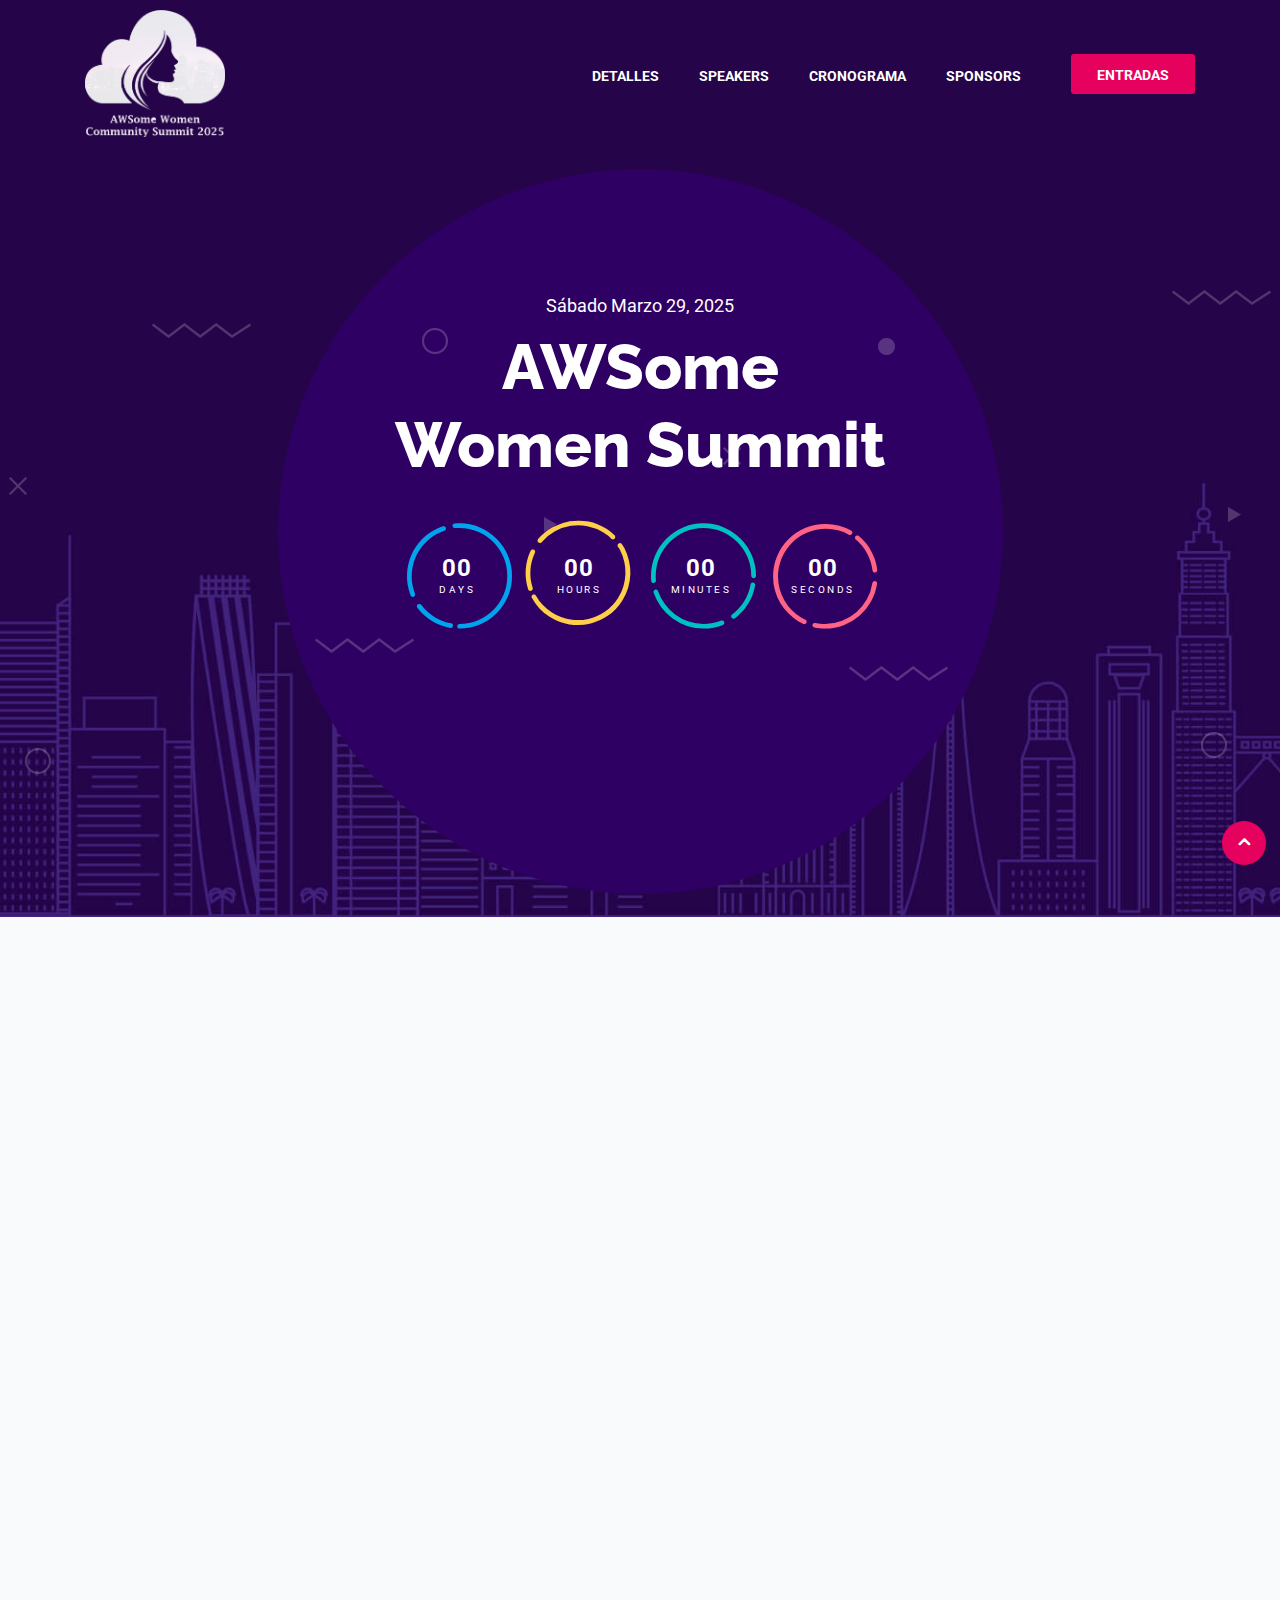
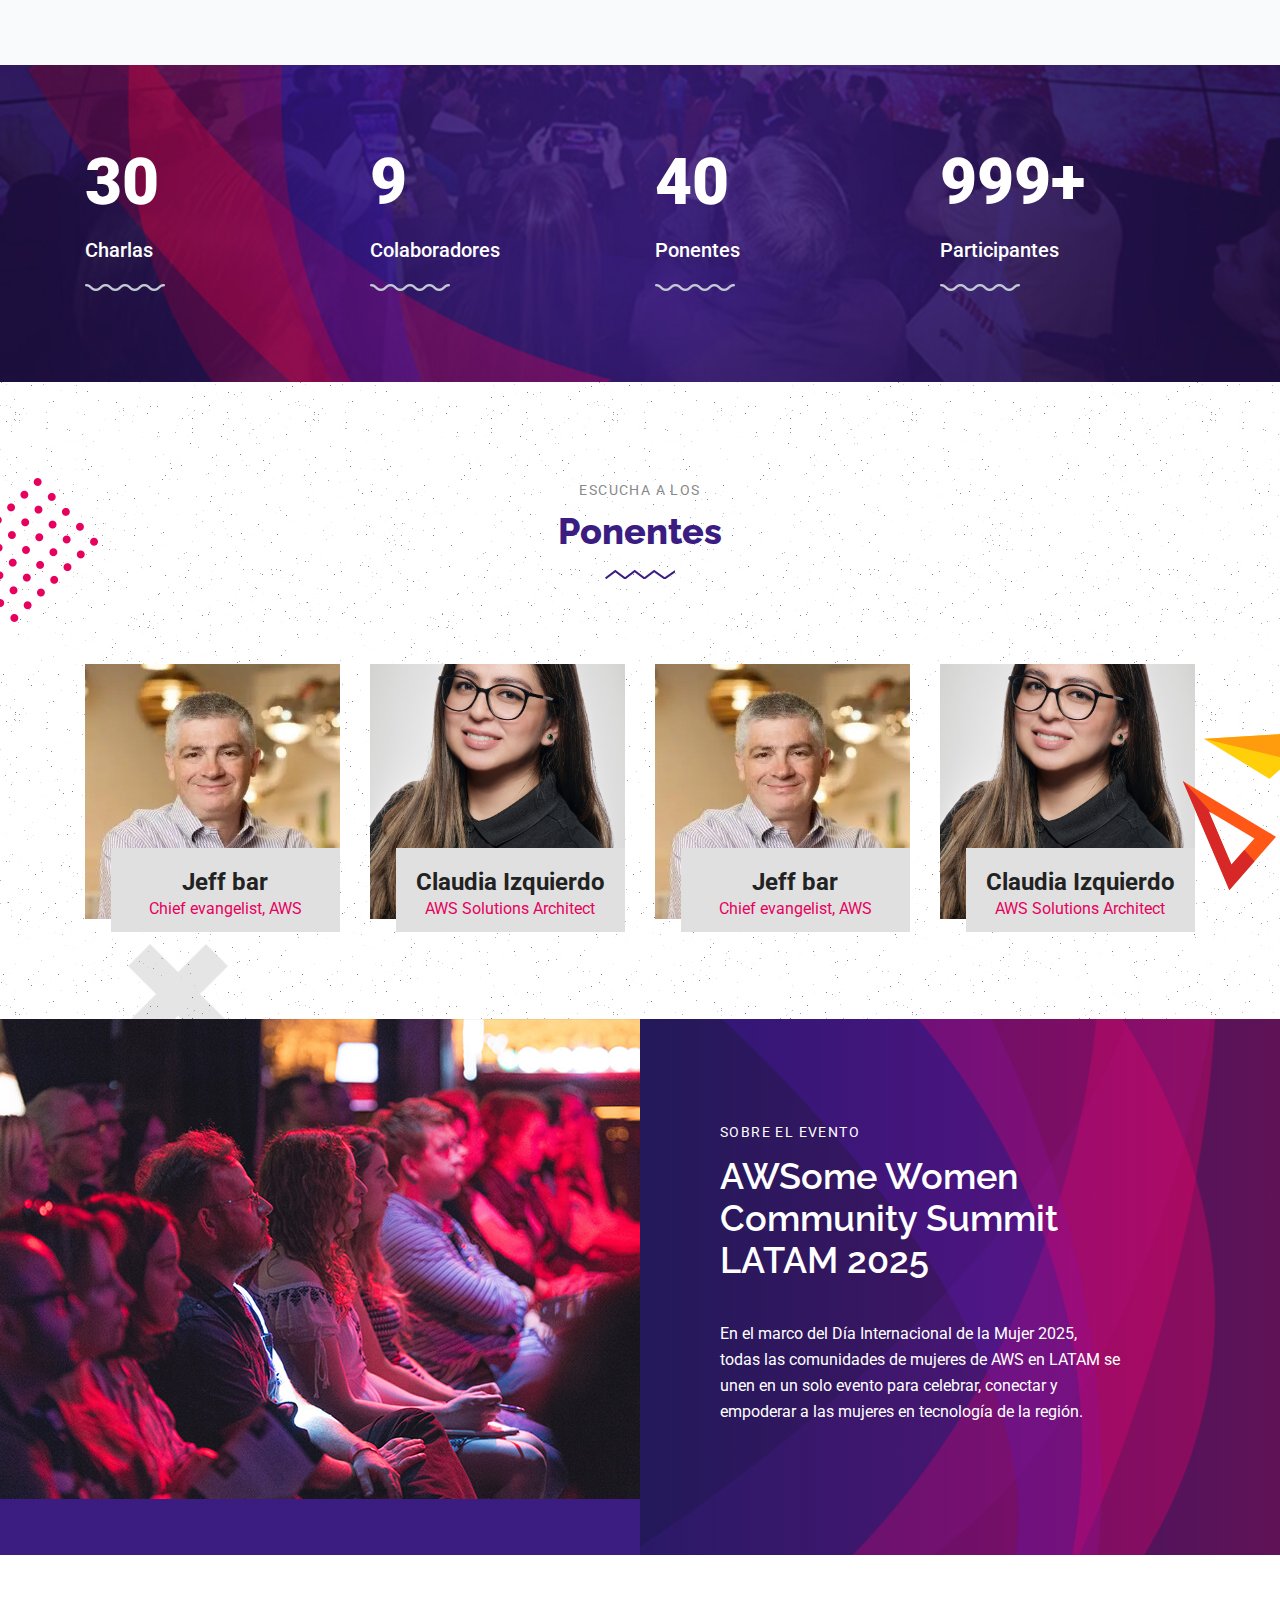
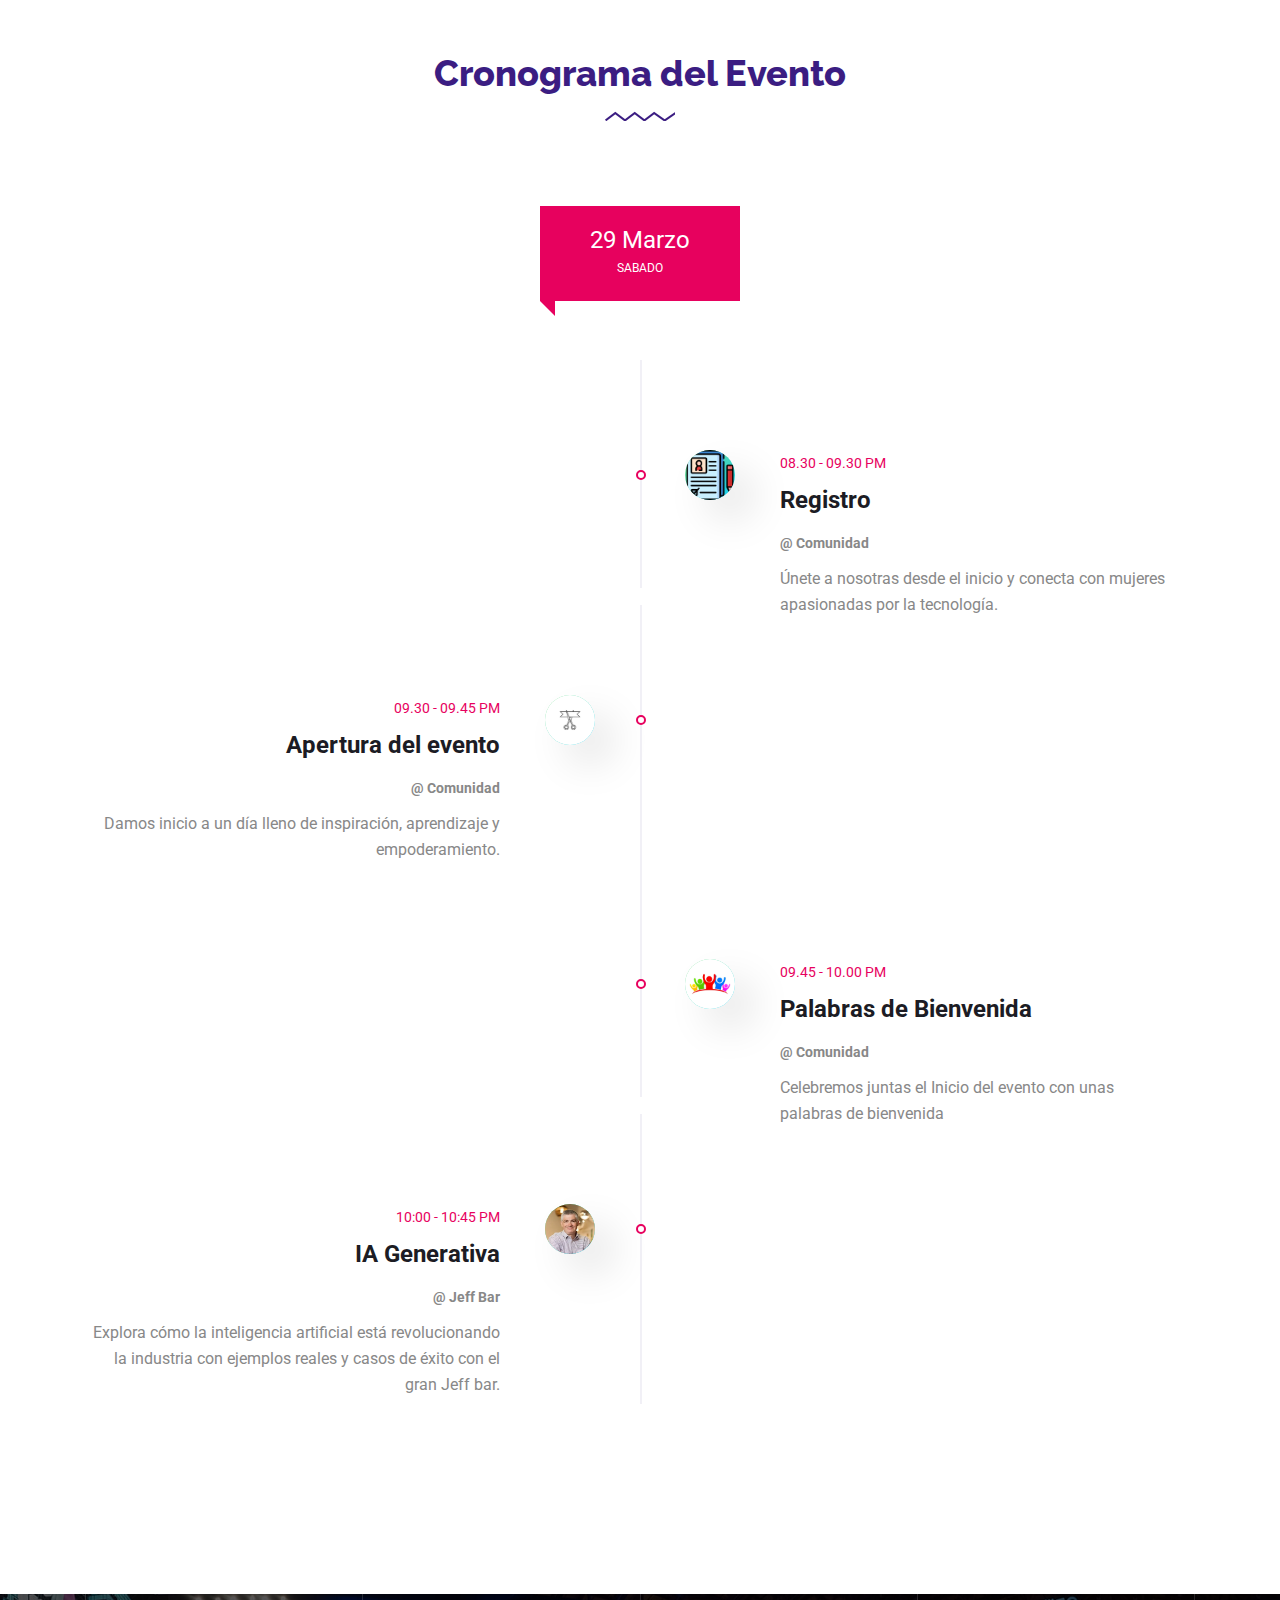
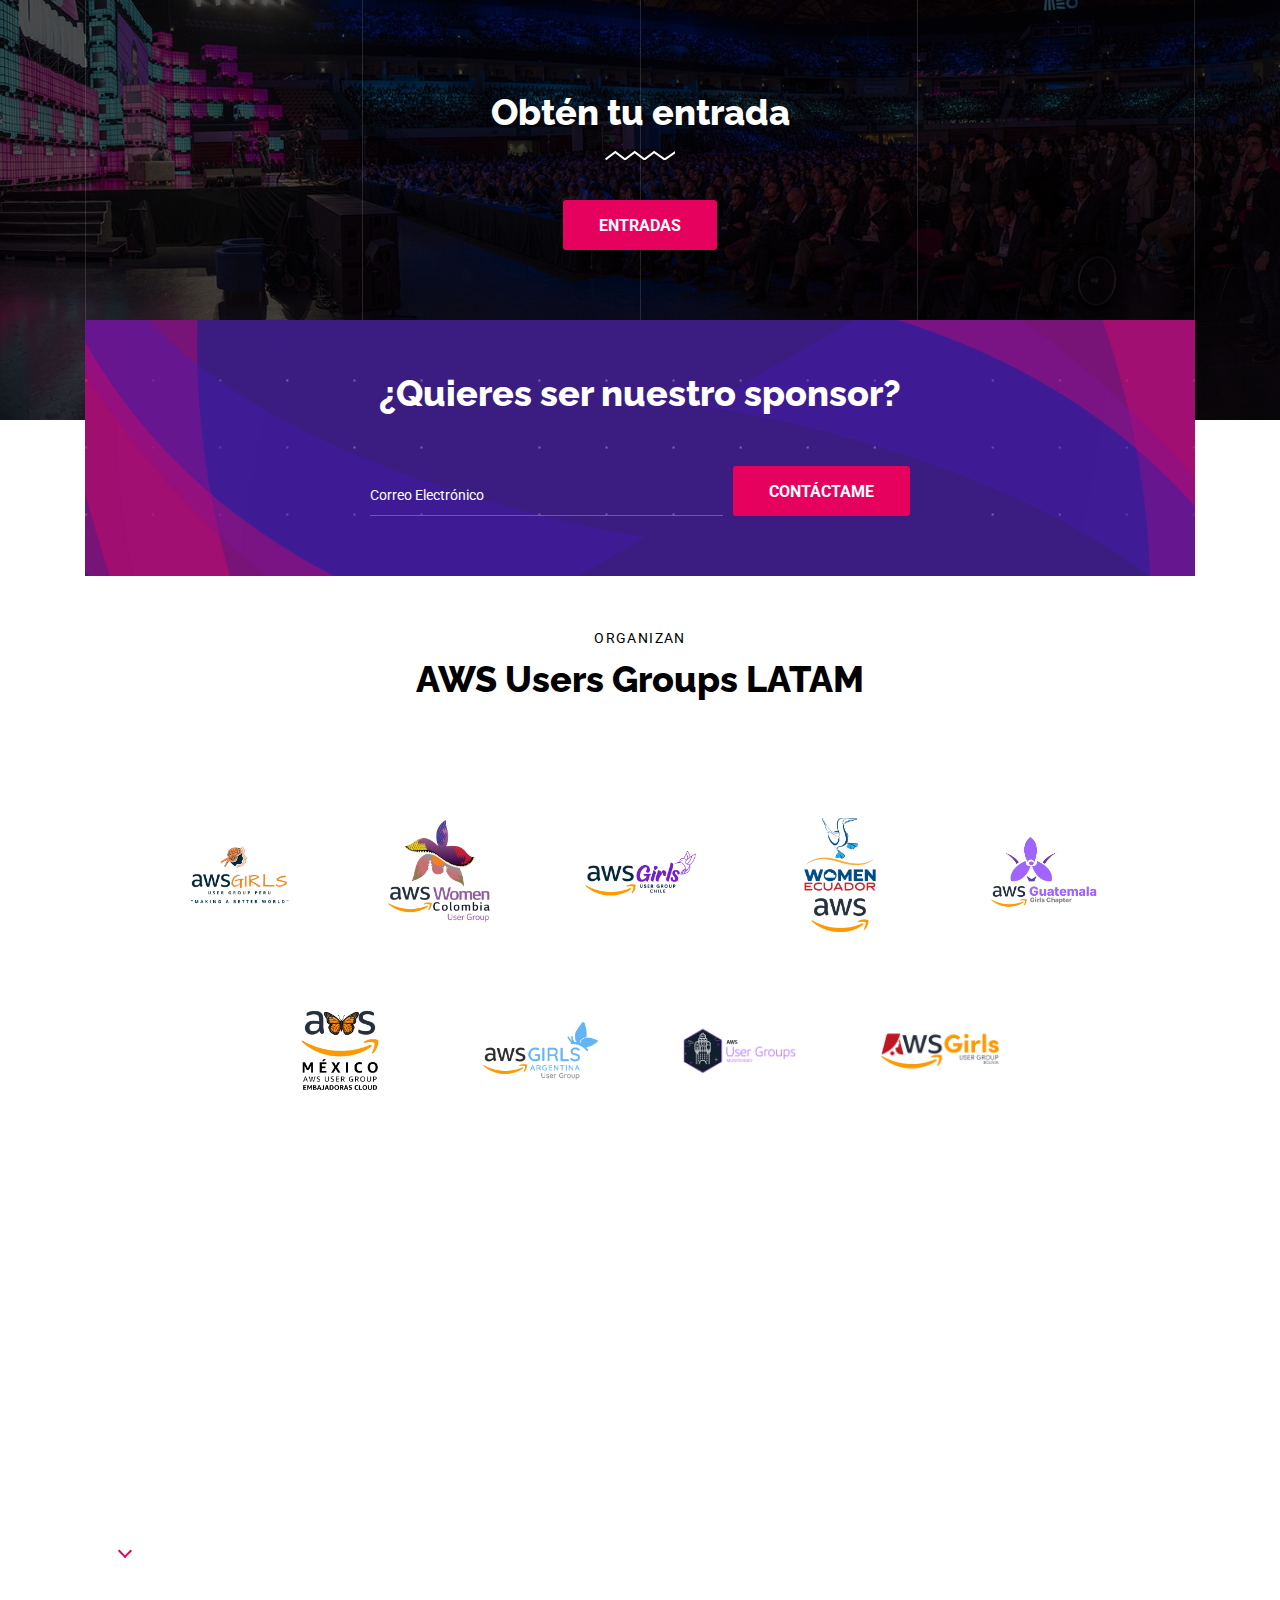
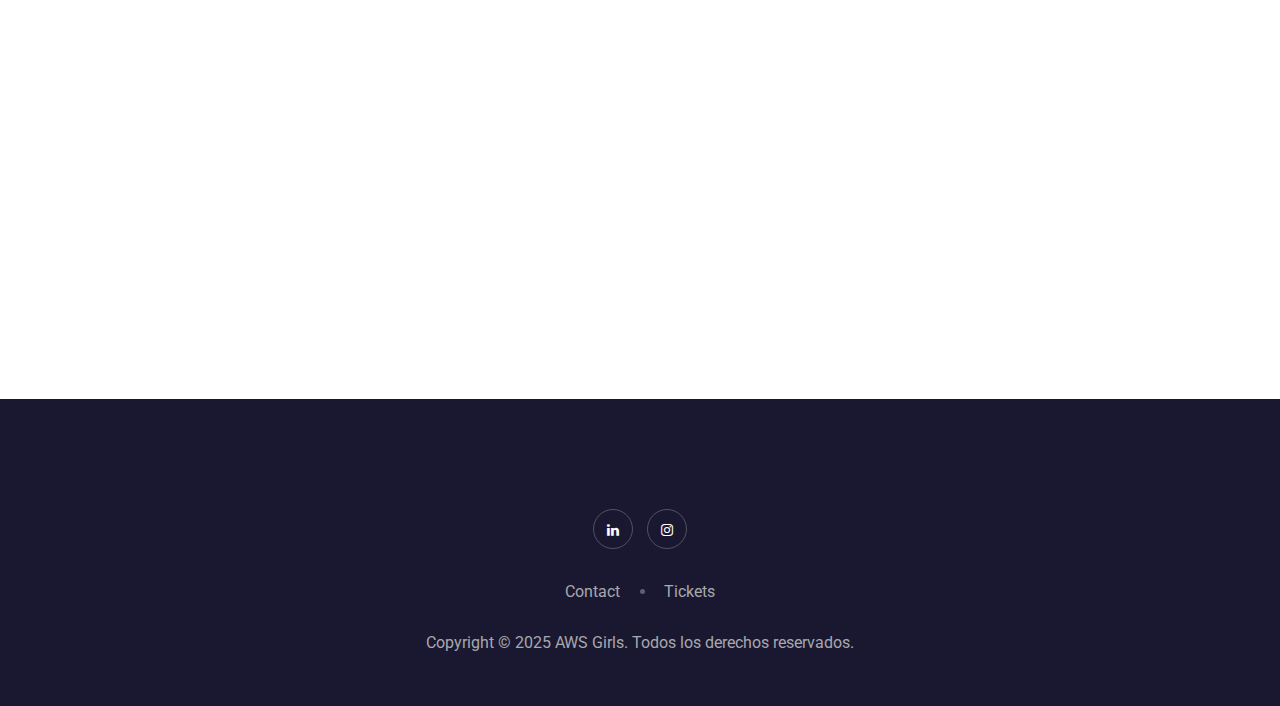
==== commit 30e53e24: "restructure" ====
--- a/index.html
+++ b/index.html
@@ -18,6 +18,7 @@
    <link rel="stylesheet" href="css/xsIcon.css">
    <link rel="stylesheet" href="css/style.css">
    <link rel="stylesheet" href="css/responsive.css">
+   <link rel="stylesheet" href="css/css.css">
 
    <!-- HTML5 shim and Respond.js IE8 support of HTML5 elements and media queries -->
    <!-- WARNING: Respond.js doesn't work if you view the page via file:// -->
@@ -35,7 +36,8 @@
          <div class="container">
             <nav class="navbar navbar-expand-lg navbar-light">
                <a class="navbar-brand" href="index.html">
-                  <img src="images/logos/logo-v2.png" alt="">
+                  <img id="img-logo-0" src="img/logo/awsome_women_summit_white.png" alt="">
+                  <img id="img-logo-1" src="img/logo/awsome_women_summit.png" alt="">
                </a>
                <button class="navbar-toggler" type="button" data-toggle="collapse" data-target="#navbarNavDropdown"
                   aria-controls="navbarNavDropdown" aria-expanded="false" aria-label="Toggle navigation">
@@ -69,7 +71,7 @@
       </header>
 
       <section class="hero-area centerd-item">
-         <div class="banner-item" style="background-image:url(./images/hero_area/banner2.jpg)">
+         <div class="banner-item" style="background-image:url(./img/banners/banner2.jpg)">
 
             <div class="container">
                <div class="row">
@@ -172,7 +174,7 @@
          </div>
       </section>
 
-      <section class="ts-funfact" style="background-image: url(./images/funfact_bg.jpg)">
+      <section class="ts-funfact" style="background-image: url(./img/data/funfact_bg.jpg)">
          <div class="container">
             <div class="row">
                <div class="col-lg-3 col-md-6">
@@ -203,7 +205,7 @@
          </div>
       </section>
 
-      <section id="ts-speakers" class="ts-speakers speaker-classic" style="background-image:url(./images/speakers/speaker_bg.png)">
+      <section id="ts-speakers" class="ts-speakers speaker-classic" style="background-image:url(./img/background/speaker_bg.png)">
          <div class="container">
             
             <div class="row">
@@ -221,7 +223,7 @@
 
                   <div class="ts-speaker">
                      <div class="speaker-img">
-                        <img class="img-fluid" src="images/jeff.png" alt="">
+                        <img class="img-fluid" src="img/speakers/jeff.png" alt="">
                         <a href="#popup_1" class="view-speaker ts-image-popup" data-effect="mfp-zoom-in">
                            <i class="icon icon-plus"></i>
                         </a>
@@ -237,14 +239,14 @@
                      <div class="row">
                         <div class="col-lg-6">
                            <div class="ts-speaker-popup-img">
-                              <img src="images/jeff.png" alt="">
+                              <img src="img/speakers/jeff.png" alt="">
                            </div>
                         </div>
                         <div class="col-lg-6">
                            <div class="ts-speaker-popup-content">
                               <h3 class="ts-title">Jeff bar</h3>
                               <span class="speakder-designation">Cheif evangelist, AWS</span>
-                              <img class="company-logo" src="images/aws.png" alt="">
+                              <img class="company-logo" src="img/companies/aws.png" alt="">
                               <p>
                                  Jeff Barr es el evangelista principal de Amazon Web Services (AWS). 
                                  Con más de 15 años de experiencia, promueve los servicios de AWS a través 
@@ -286,7 +288,7 @@
 
                   <div class="ts-speaker">
                      <div class="speaker-img">
-                        <img class="img-fluid" src="images/claudia.jpg" alt="">
+                        <img class="img-fluid" src="img/speakers/claudia.jpg" alt="">
                         <a href="#popup_2" class="view-speaker ts-image-popup" data-effect="mfp-zoom-in">
                            <i class="icon icon-plus"></i>
                         </a>
@@ -302,14 +304,14 @@
                      <div class="row">
                         <div class="col-lg-6">
                            <div class="ts-speaker-popup-img">
-                              <img src="images/claudia.jpg" alt="">
+                              <img src="img/speakers/claudia.jpg" alt="">
                            </div>
                         </div>
                         <div class="col-lg-6">
                            <div class="ts-speaker-popup-content">
                               <h3 class="ts-title">Claudia Izquierdo</h3>
                               <span class="speakder-designation">Cloud Team Leader</span>
-                              <img class="company-logo" src="images/aws.png" alt="">
+                              <img class="company-logo" src="img/companies/aws.png" alt="">
                               <p>
                                  Claudia Izquierdo Salazar @_clauctus, co-fundadora de nuestra comunidad, quien se desempeña como Arquitecta de Soluciones en AWS, cuenta con 8 certificaciones de AWS y además es AWS Subject Matter Expert
                               </p>
@@ -412,7 +414,7 @@
 
                   <div class="ts-speaker">
                      <div class="speaker-img">
-                        <img class="img-fluid" src="images/jeff.png" alt="">
+                        <img class="img-fluid" src="img/speakers/jeff.png" alt="">
                         <a href="#popup_1" class="view-speaker ts-image-popup" data-effect="mfp-zoom-in">
                            <i class="icon icon-plus"></i>
                         </a>
@@ -429,14 +431,14 @@
                      <div class="row">
                         <div class="col-lg-6">
                            <div class="ts-speaker-popup-img">
-                              <img src="images/jeff.png" alt="">
+                              <img src="img/speakers/jeff.png" alt="">
                            </div>
                         </div>
                         <div class="col-lg-6">
                            <div class="ts-speaker-popup-content">
                               <h3 class="ts-title">Jeff bar</h3>
                               <span class="speakder-designation">Cheif evangelist, AWS</span>
-                              <img class="company-logo" src="images/aws.png" alt="">
+                              <img class="company-logo" src="img/companies/aws.png" alt="">
                               <p>
                                  Jeff Barr es el evangelista principal de Amazon Web Services (AWS). Con más de 15 años de experiencia, promueve los servicios de AWS a través de blogs y conferencias.
                               </p>
@@ -476,7 +478,7 @@
 
                   <div class="ts-speaker">
                      <div class="speaker-img">
-                        <img class="img-fluid" src="images/claudia.jpg" alt="">
+                        <img class="img-fluid" src="img/speakers/claudia.jpg" alt="">
                         <a href="#popup_2" class="view-speaker ts-image-popup" data-effect="mfp-zoom-in">
                            <i class="icon icon-plus"></i>
                         </a>
@@ -493,14 +495,14 @@
                      <div class="row">
                         <div class="col-lg-6">
                            <div class="ts-speaker-popup-img">
-                              <img src="images/claudia.jpg" alt="">
+                              <img src="img/speakers/claudia.jpg" alt="">
                            </div>
                         </div>
                         <div class="col-lg-6">
                            <div class="ts-speaker-popup-content">
                               <h3 class="ts-title">Claudia Izquierdo</h3>
                               <span class="speakder-designation">Cloud Team Leader</span>
-                              <img class="company-logo" src="images/aws.png" alt="">
+                              <img class="company-logo" src="img/companies/aws.png" alt="">
                               <p>
                                  Claudia Izquierdo Salazar @_clauctus, co-fundadora de nuestra comunidad, quien se desempeña como Arquitecta de Soluciones en AWS, cuenta con 8 certificaciones de AWS y además es AWS Subject Matter Expert
                               </p>
@@ -538,9 +540,9 @@
          </div>
 
          <div class="speaker-shap">
-            <img class="shap1" src="images/shap/home_speaker_memphis1.png" alt="">
-            <img class="shap2" src="images/shap/home_speaker_memphis2.png" alt="">
-            <img class="shap3" src="images/shap/home_speaker_memphis3.png" alt="">
+            <img class="shap1" src="img/shap/home_speaker_memphis1.png" alt="">
+            <img class="shap2" src="img/shap/home_speaker_memphis2.png" alt="">
+            <img class="shap3" src="img/shap/home_speaker_memphis3.png" alt="">
          </div>
 
       </section>
@@ -550,7 +552,7 @@
 
             <div class="row">
                <div class="col-lg-6 no-padding">
-                  <div class="exp-img" style="background-image:url(./images/cta_img.jpg)">
+                  <div class="exp-img" style="background-image:url(./img/data/cta_img.jpg)">
                   </div>
                </div>
                <div class="col-lg-6 no-padding align-self-center">
@@ -606,7 +608,7 @@
 
                            <div class="col-lg-6">
                               <div class="schedule-listing-item schedule-left">
-                                 <img class="schedule-slot-speakers" src="images/apertura.png" alt="">
+                                 <img class="schedule-slot-speakers" src="img/data/apertura.png" alt="">
                                  <span class="schedule-slot-time">09.30 - 09.45 PM</span>
                                  <h3 class="schedule-slot-title">Apertura del evento</h3>
                                  <h4 class="schedule-slot-name">@ Comunidad</h4>
@@ -618,7 +620,7 @@
 
                            <div class="col-lg-6">
                               <div class="schedule-listing-item schedule-right">
-                                 <img class="schedule-slot-speakers" src="images/registro.png" alt="">
+                                 <img class="schedule-slot-speakers" src="img/data/registro.png" alt="">
                                  <span class="schedule-slot-time">08.30 - 09.30 PM</span>
                                  <h3 class="schedule-slot-title">Registro</h3>
                                  <h4 class="schedule-slot-name">@ Comunidad</h4>
@@ -631,7 +633,7 @@
 
                            <div class="col-lg-6">
                               <div class="schedule-listing-item schedule-left">
-                                 <img class="schedule-slot-speakers" src="images/jeff.png" alt="">
+                                 <img class="schedule-slot-speakers" src="img/speakers/jeff.png" alt="">
                                  <span class="schedule-slot-time">10:00 - 10:45 PM</span>
                                  <h3 class="schedule-slot-title">IA Generativa</h3>
                                  <h4 class="schedule-slot-name">@ Jeff Bar</h4>
@@ -644,7 +646,7 @@
 
                            <div class="col-lg-6">
                               <div class="schedule-listing-item schedule-right">
-                                 <img class="schedule-slot-speakers" src="images/image.png" alt="">
+                                 <img class="schedule-slot-speakers" src="img/data/image.png" alt="">
                                  <span class="schedule-slot-time">09.45 - 10.00 PM</span>
                                  <h3 class="schedule-slot-title">Palabras de Bienvenida</h3>
                                  <h4 class="schedule-slot-name">@ Comunidad</h4>
@@ -667,7 +669,7 @@
          </div>
       </section>
 
-      <section class="ts-book-seat" style="background-image: url(./images/book_seat_img.jpg)">
+      <section class="ts-book-seat" style="background-image: url(./img/data/book_seat_img.jpg)">
          <div class="container">
 
             <div class="row">
@@ -682,7 +684,7 @@
             </div>
 
             <div class="ts-footer-newsletter">
-               <div class="ts-newsletter" style="background-image: url(./images/shap/subscribe_pattern.png)">
+               <div class="ts-newsletter" style="background-image: url(./img/shap/subscribe_pattern.png)">
                   <div class="row">
                      <div class="col-lg-6 mx-auto">
                         <div class="ts-newsletter-content">
@@ -724,15 +726,15 @@
             <div class="row">
                <div class="col-lg-12">
                   <div class="sponsors-logo text-center">
-                     <a href=""><img class="aws-sponsor" src="images/sponsors/aws_girls.png" alt=""></a>
-                     <a href=""><img class="aws-sponsor" src="images/sponsors/aws_colombia.png" alt=""></a>
-                     <a href=""><img class="aws-sponsor" src="images/sponsors/aws_girls-chile.png" alt=""></a>
-                     <a href=""><img class="aws-sponsor" src="images/sponsors/women-ecuador.png" alt=""></a>
-                     <a href=""><img class="aws-sponsor" src="images/sponsors/aws-guatemala.png" alt=""></a>
-                     <a href=""><img class="aws-sponsor" src="images/sponsors/aws-mexico.png" alt=""></a>
-                     <a href=""><img class="aws-sponsor" src="images/sponsors/aws-argentina.png" alt=""></a>
-                     <a href=""><img class="aws-sponsor" src="images/sponsors/aws-uruguay.png" alt=""></a>
-                     <a href=""><img class="aws-sponsor" src="images/sponsors/aws-bolivia.png" alt=""></a>
+                     <a href=""><img class="aws-sponsor" src="img/communities/aws_girls.png" alt=""></a>
+                     <a href=""><img class="aws-sponsor" src="img/communities/aws_colombia.png" alt=""></a>
+                     <a href=""><img class="aws-sponsor" src="img/communities/aws_girls-chile.png" alt=""></a>
+                     <a href=""><img class="aws-sponsor" src="img/communities/women-ecuador.png" alt=""></a>
+                     <a href=""><img class="aws-sponsor" src="img/communities/aws-guatemala.png" alt=""></a>
+                     <a href=""><img class="aws-sponsor" src="img/communities/aws-mexico.png" alt=""></a>
+                     <a href=""><img class="aws-sponsor" src="img/communities/aws-argentina.png" alt=""></a>
+                     <a href=""><img class="aws-sponsor" src="img/communities/aws-uruguay.png" alt=""></a>
+                     <a href=""><img class="aws-sponsor" src="img/communities/aws-bolivia.png" alt=""></a>
                      <div class="sponsor-btn text-center">
                         <!-- <a href="#" class="btn">Become a Sponsor</a> -->
                      </div>
@@ -749,82 +751,52 @@
 
                <div class="col-lg-5">
                   <h2 class="column-title" style="color: white;">
-                     <span>Como llegar</span>
-                     Get Direction to the
-                     Event Hall
+                     <span>Lugar</span>
+                     Indicaciones
+                     Para llegar
                   </h2>
 
                   <div class="ts-map-tabs">
                      <ul class="nav" role="tablist">
                         <li class="nav-item">
-                           <a class="nav-link active" href="#profile" role="tab" data-toggle="tab">Venue</a>
+                           <a class="nav-link active" href="#profile" role="tab" data-toggle="tab">Evento</a>
                         </li>
                         <li class="nav-item">
-                           <a class="nav-link" href="#buzz" role="tab" data-toggle="tab">Time</a>
+                           <a class="nav-link" href="#buzz" role="tab" data-toggle="tab">Tiempo</a>
+                        </li>
+                        <li class="nav-item">
+                           <a class="nav-link" href="#references" role="tab" data-toggle="tab">Como llegar</a>
                         </li>
                      </ul>
 
                      <div class="tab-content direction-tabs">
                         <div role="tabpanel" class="tab-pane active" id="profile">
                            <div class="direction-tabs-content">
-                              <h3>Lima, Perú</h3>
+                              <h3>Perú</h3>
                               <p class="derecttion-vanue">
                                  Lima<br />
-                                 Perú
+                                 Lima -
                               </p>
-                              <div class="row">
-                                 <div class="col-md-6">
-                                    <div class="contact-info-box">
-                                       <h3>Tickets info </h3>
-                                       <p><strong>Name:</strong> Ronaldo König</p>
-                                       <p><strong>Phone:</strong> 009-215-5595</p>
-                                       <p><strong>Email: </strong> info@example.com</p>
-                                    </div>
-
-                                 </div>
-                                 
-                              </div>
                            </div>
                         </div>
 
                         <div role="tabpanel" class="tab-pane fade" id="buzz">
                            <div class="direction-tabs-content">
-                              <h3>Brighton Waterfront Hotel, Brighton, London</h3>
+                              <h3>Todo el día</h3>
                               <p class="derecttion-vanue">
-                                 Lima<br />
-                                 Perú
+                                 09:00 - 13:00 <br />
+                                 14:00 - 15:00
                               </p>
-                              <div class="row">
-                                 <div class="col-md-6">
-                                    <div class="contact-info-box">
-                                       <h3>Tickets info </h3>
-                                       <p><strong>Name:</strong> Ronaldo König</p>
-                                       <p><strong>Phone:</strong> 009-215-5595</p>
-                                       <p><strong>Email: </strong> info@example.com</p>
-                                    </div>
-
-                                 </div>
-                              </div>
                            </div>
                         </div>
 
                         <div role="tabpanel" class="tab-pane fade" id="references">
                            <div class="direction-tabs-content">
-                              <h3>Brighton Waterfront Hotel, Brighton, London</h3>
+                              <h3>Tomar Taxi</h3>
                               <p class="derecttion-vanue">
-                                 Lima<br />
-                                 Perú
+                                 Indicando el lugar: <br />
+                                 Lima Centro
                               </p>
-                              <div class="row">
-                                 <div class="col-md-6">
-                                    <div class="contact-info-box">
-                                       <h3>Tickets info </h3>
-                                       <p><strong>Name:</strong> Ronaldo König</p>
-                                       <p><strong>Phone:</strong> 009-215-5595</p>
-                                       <p><strong>Email: </strong> info@example.com</p>
-                                    </div>
-                                 </div>
-                              </div>
                            </div>
                         </div>
                      </div>
@@ -835,26 +807,17 @@
                   <div class="ts-map">
                      <div class="mapouter">
                         <div class="gmap_canvas">
-                           <iframe
-                              src="https://www.google.com/maps/embed?pb=!1m18!1m12!1m3!1d3022.9028133968723!2d-73.99208268505396!3d40.74216397932861!2m3!1f0!2f0!3f0!3m2!1i1024!2i768!4f13.1!3m3!1m2!1s0x89c259a4119ce269%3A0x9dec0c979b575972!2sEataly+NYC+Flatiron!5e0!3m2!1sen!2sbd!4v1541577288827"></iframe>
-                        </div>
-                     </div>
-                  </div>
-               </div>
-
-            </div>
-         </div>
-         <div class="speaker-shap">
-            <img class="shap1" src="images/shap/Direction_memphis3.png" alt="">
-            <img class="shap2" src="images/shap/Direction_memphis2.png" alt="">
-            <img class="shap3" src="images/shap/Direction_memphis4.png" alt="">
-            <img class="shap4" src="images/shap/Direction_memphis1.png" alt="">
-            <img class="shap5" src="images/shap/Direction_memphis4.png" alt="">
-            <img class="shap6" src="images/shap/Direction_memphis4.png" alt="">
-            <img class="shap7" src="images/shap/Direction_memphis4.png" alt="">
-            <img class="shap8" src="images/shap/Direction_memphis4.png" alt="">
-            <img class="shap9" src="images/shap/Direction_memphis4.png" alt="">
-         </div>
+                           <iframe src="https://www.google.com/maps/embed?pb=!1m18!1m12!1m3!1d499451.4332722718!2d-77.23947646895836!3d-12.045975779626318!2m3!1f0!2f0!3f0!3m2!1i1024!2i768!4f13.1!3m3!1m2!1s0x9105c3ec2c29e1df%3A0xa9a14eed92331144!2sLima!5e0!3m2!1ses!2spe!4v1737236421248!5m2!1ses!2spe" 
+                           width="600" height="450" style="border:0;" allowfullscreen="" loading="lazy" referrerpolicy="no-referrer-when-downgrade">
+                           </iframe>
+                        </div>
+                     </div>
+                  </div>
+               </div>
+
+            </div>
+         </div>
+
       </section>
       
       <div class="footer-area">
@@ -865,19 +828,10 @@
                      <div class="ts-footer-social text-center mb-30">
                         <ul>
                            <li>
-                              <a href="#"><i class="fa fa-facebook"></i></a>
-                           </li>
-                           <li>
-                              <a href="#"><i class="fa fa-twitter"></i></a>
-                           </li>
-                           <li>
-                              <a href="#"><i class="fa fa-google-plus"></i></a>
-                           </li>
-                           <li>
                               <a href="https://www.linkedin.com/company/awsome-women-community-summit/" target="_blank"><i class="fa fa-linkedin"></i></a>
                            </li>
                            <li>
-                              <a href="https://www.instagram.com/awsomewomencommunity/profilecard/?igsh=MTFsemlmaW5icG9i" target="_blank"><i class="fa fa-instagram"></i></a>
+                              <a href="https://www.instagram.com/awsomewomencommunity/" target="_blank"><i class="fa fa-instagram"></i></a>
                            </li>
                         </ul>
                      </div>
@@ -886,7 +840,7 @@
                            <li><a href="#">Contact</a></li>
                            <li><a href="#" target="_blank">Tickets</a></li>
                         </ul>
-                     </div><!-- footer menu end-->
+                     </div>
                      <div class="copyright-text text-center">
                         <p>Copyright © 2025 AWS Girls. Todos los derechos reservados.</p>
                      </div>
@@ -903,13 +857,12 @@
       <script src="js/popper.min.js"></script>
       <script src="js/bootstrap.min.js"></script>
       <script src="js/jquery.appear.min.js"></script>
-      <script src="js/jquery.jCounter.js"></script>
       <script src="js/jquery.magnific-popup.min.js"></script>
       <script src="js/owl.carousel.min.js"></script>
       <script src="js/wow.min.js"></script>
       <script src="js/isotope.pkgd.min.js"></script>
       <script src="js/main.js"></script>
-
+      <script src="js/script.js"></script>
    </div>
    
    <script>
--- a/css/style.css
+++ b/css/style.css
@@ -322,7 +322,7 @@
     top: 0;
     content: '';
     right: 0;
-    background-image: url(../images/shap/title.png);
+    background-image: url(../img/shap/title.png);
     background-repeat: no-repeat;
     background-size: center center;
     background-position: contain;
@@ -348,7 +348,7 @@
     color: #fff; }
     .section-title.white:after,
     .column-title.white:after {
-      background-image: url(../images/shap/title-white.png); }
+      background-image: url(../img/shap/title-white.png); }
     .section-title.white span,
     .column-title.white span {
       color: #fff; }
@@ -816,7 +816,7 @@
   min-height: 770px;
   padding: 30px 0; }
   .hero-area.centerd-item .banner-item:before {
-    background: url(../images/hero_area/banner_slices2.png) no-repeat center center;
+    background: url(../img/banners/banner_slices2.png) no-repeat center center;
     z-index: 1; }
   .hero-area.centerd-item .banner-item:after {
     position: absolute;
@@ -970,7 +970,7 @@
       margin: auto;
       display: block;
       text-align: center;
-      background: url(../images/shap/title-red.png) no-repeat center center;
+      background: url(../img/shap/title-red.png) no-repeat center center;
       max-width: 70px;
       height: 10px;
       content: ''; }
@@ -1397,7 +1397,7 @@
     width: 100%;
     height: 100%;
     content: '';
-    background: url(../images/shap/cta_bg.png) no-repeat 100%/cover; }
+    background: url(../img/shap/cta_bg.png) no-repeat 100%/cover; }
   .ts-exp-wrap:after {
     position: absolute;
     left: 0;
@@ -2082,7 +2082,7 @@
       map direction
 ============================*/
 .ts-map-direction {
-  background: url(../images//sponsors/sponsor_img.jpg);
+  background: url(../img/background/sponsor_img.jpg);
   background-repeat: no-repeat;
   background-size: cover;
   background-position: center center;
@@ -2263,7 +2263,7 @@
     top: 0;
     width: 100%;
     height: 100%;
-    background-image: url(../images/lines-2.png);
+    background-image: url(../img/data/lines-2.png);
     content: '';
     background-repeat: no-repeat;
     background-position: center;
@@ -2297,13 +2297,13 @@
     left: 0;
     top: 0;
     content: '';
-    background: url(../images/shap/subscribe_slice_left.png) no-repeat;
+    background: url(../img/shap/subscribe_slice_left.png) no-repeat;
     height: 100%;
     width: 100%;
     background-position: center;
     background-size: cover; }
   .ts-newsletter:after {
-    background: url(../images/shap/subscribe_slice_right.png) no-repeat;
+    background: url(../img/shap/subscribe_slice_right.png) no-repeat;
     left: auto;
     right: 0;
     background-size: cover; }
@@ -2447,7 +2447,7 @@
     left: 0;
     bottom: 0;
     content: '';
-    background: url(../images/shap/funfact_wave.png) no-repeat;
+    background: url(../img/shap/funfact_wave.png) no-repeat;
     width: 100px;
     height: 10px; }
   .ts-single-funfact .funfact-num {
--- a/css/css.css
+++ b/css/css.css
@@ -0,0 +1,17 @@
+.navbar-brand{
+    margin-top: 0.5em;
+    margin-bottom: 0.5em;
+}
+
+#img-logo-0{
+    width: 140px;
+}
+
+#img-logo-1{
+    width: 90px;
+    display: none;
+}
+
+.body-inner .fade_down_effect .container nav #navbarNavDropdown ul .nav-item .ticket-btn{
+    color: white !important;
+}
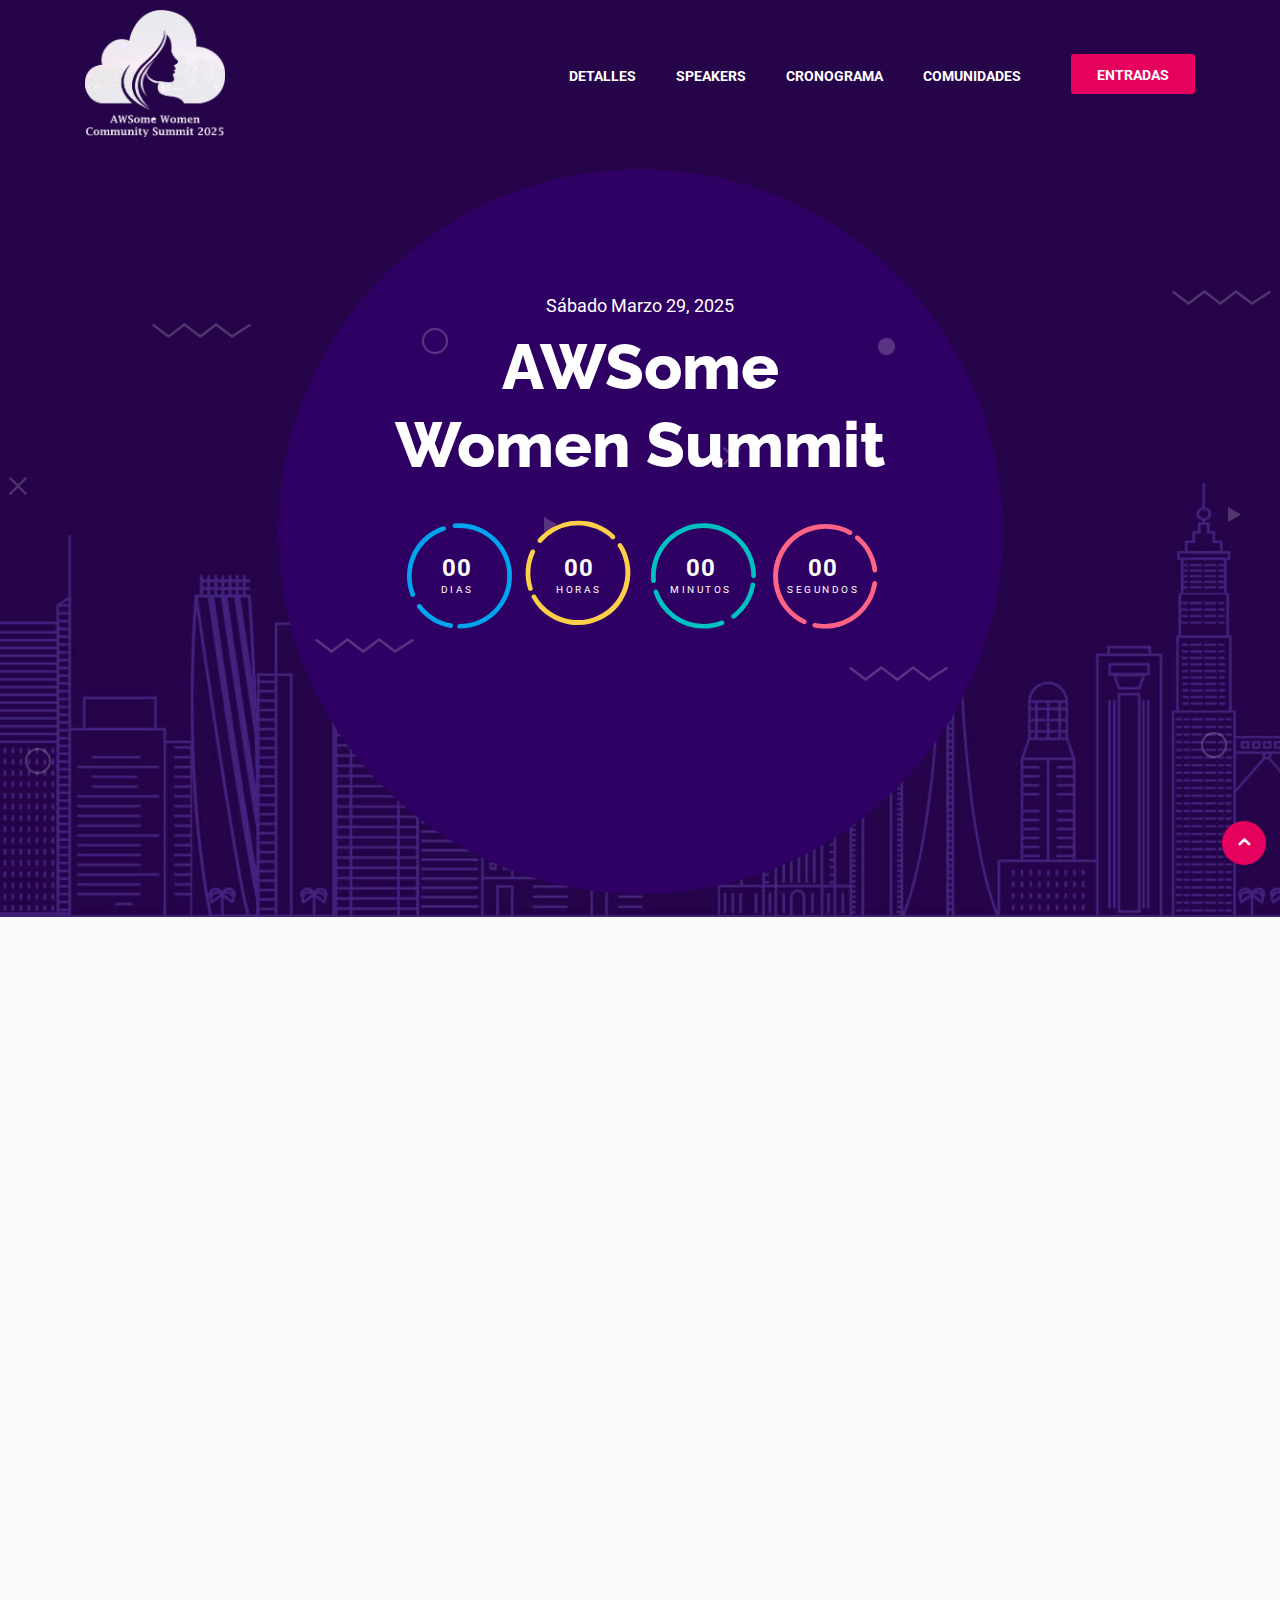
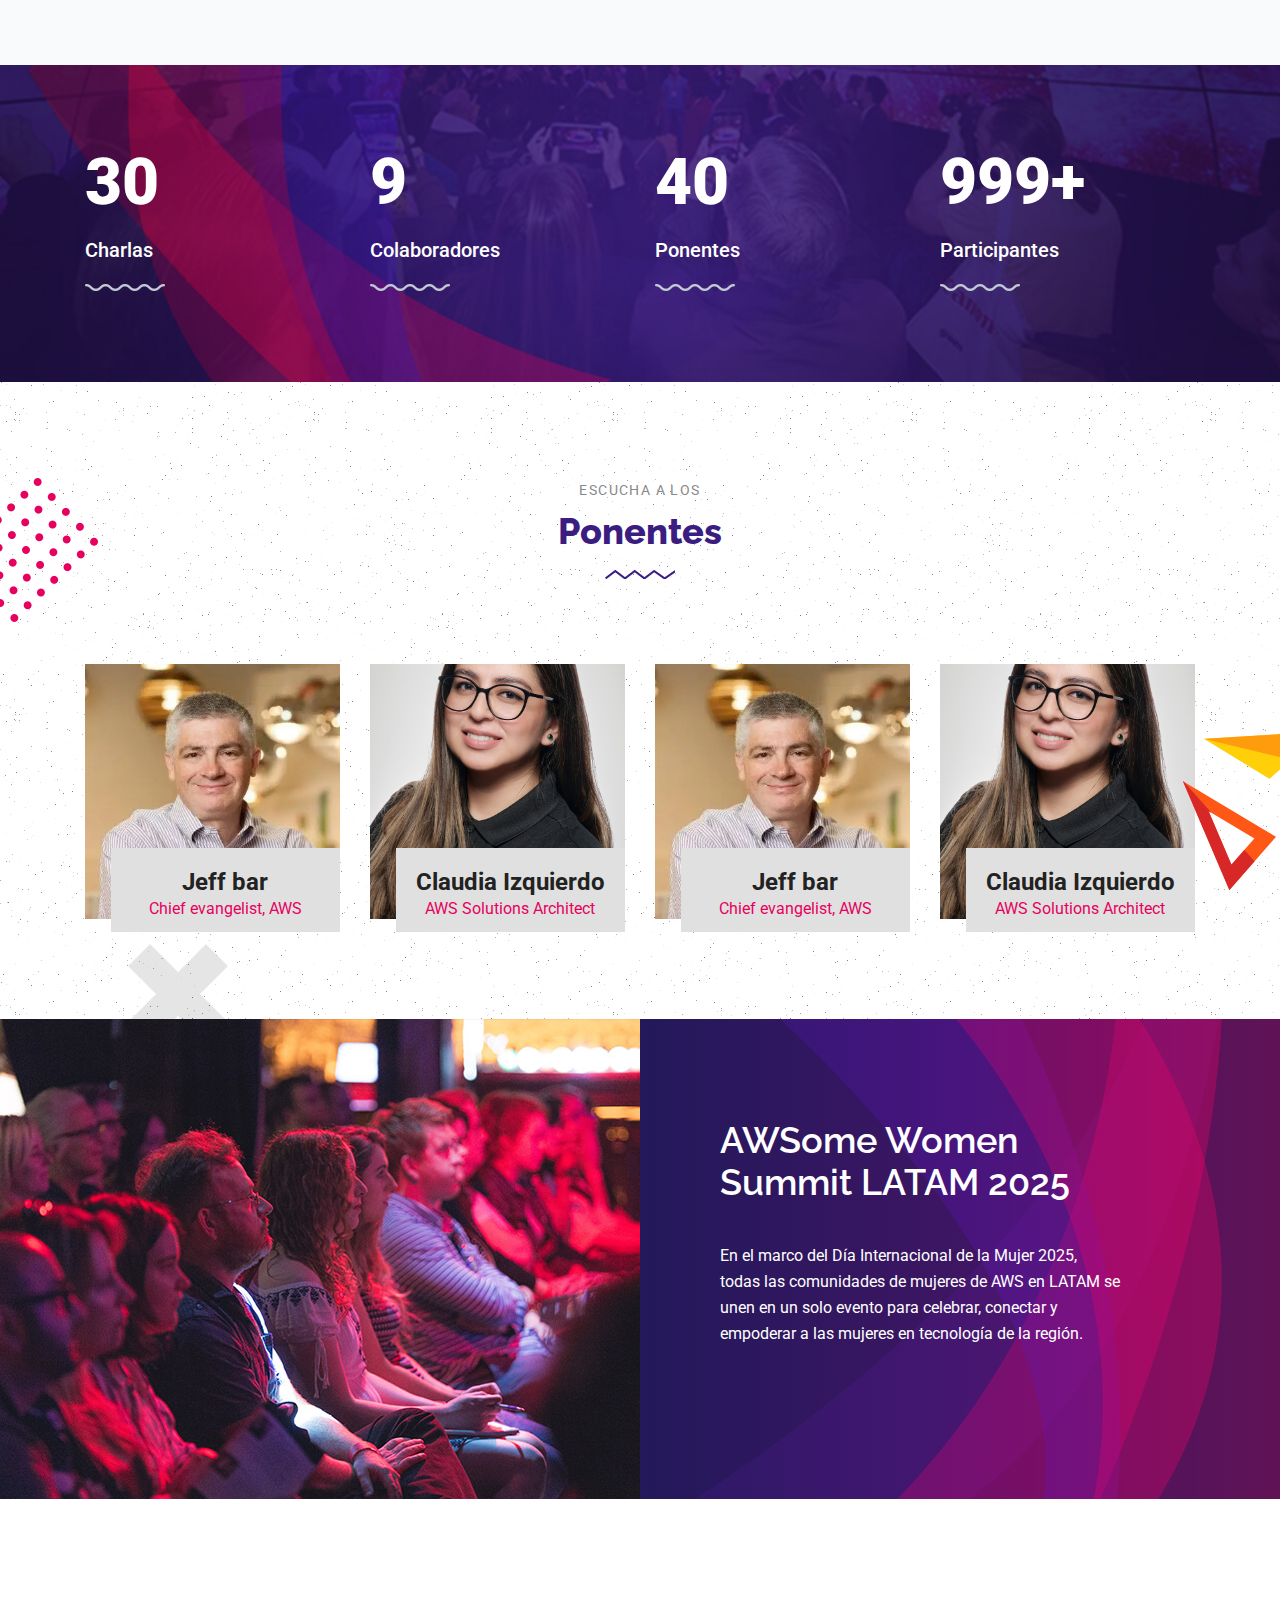
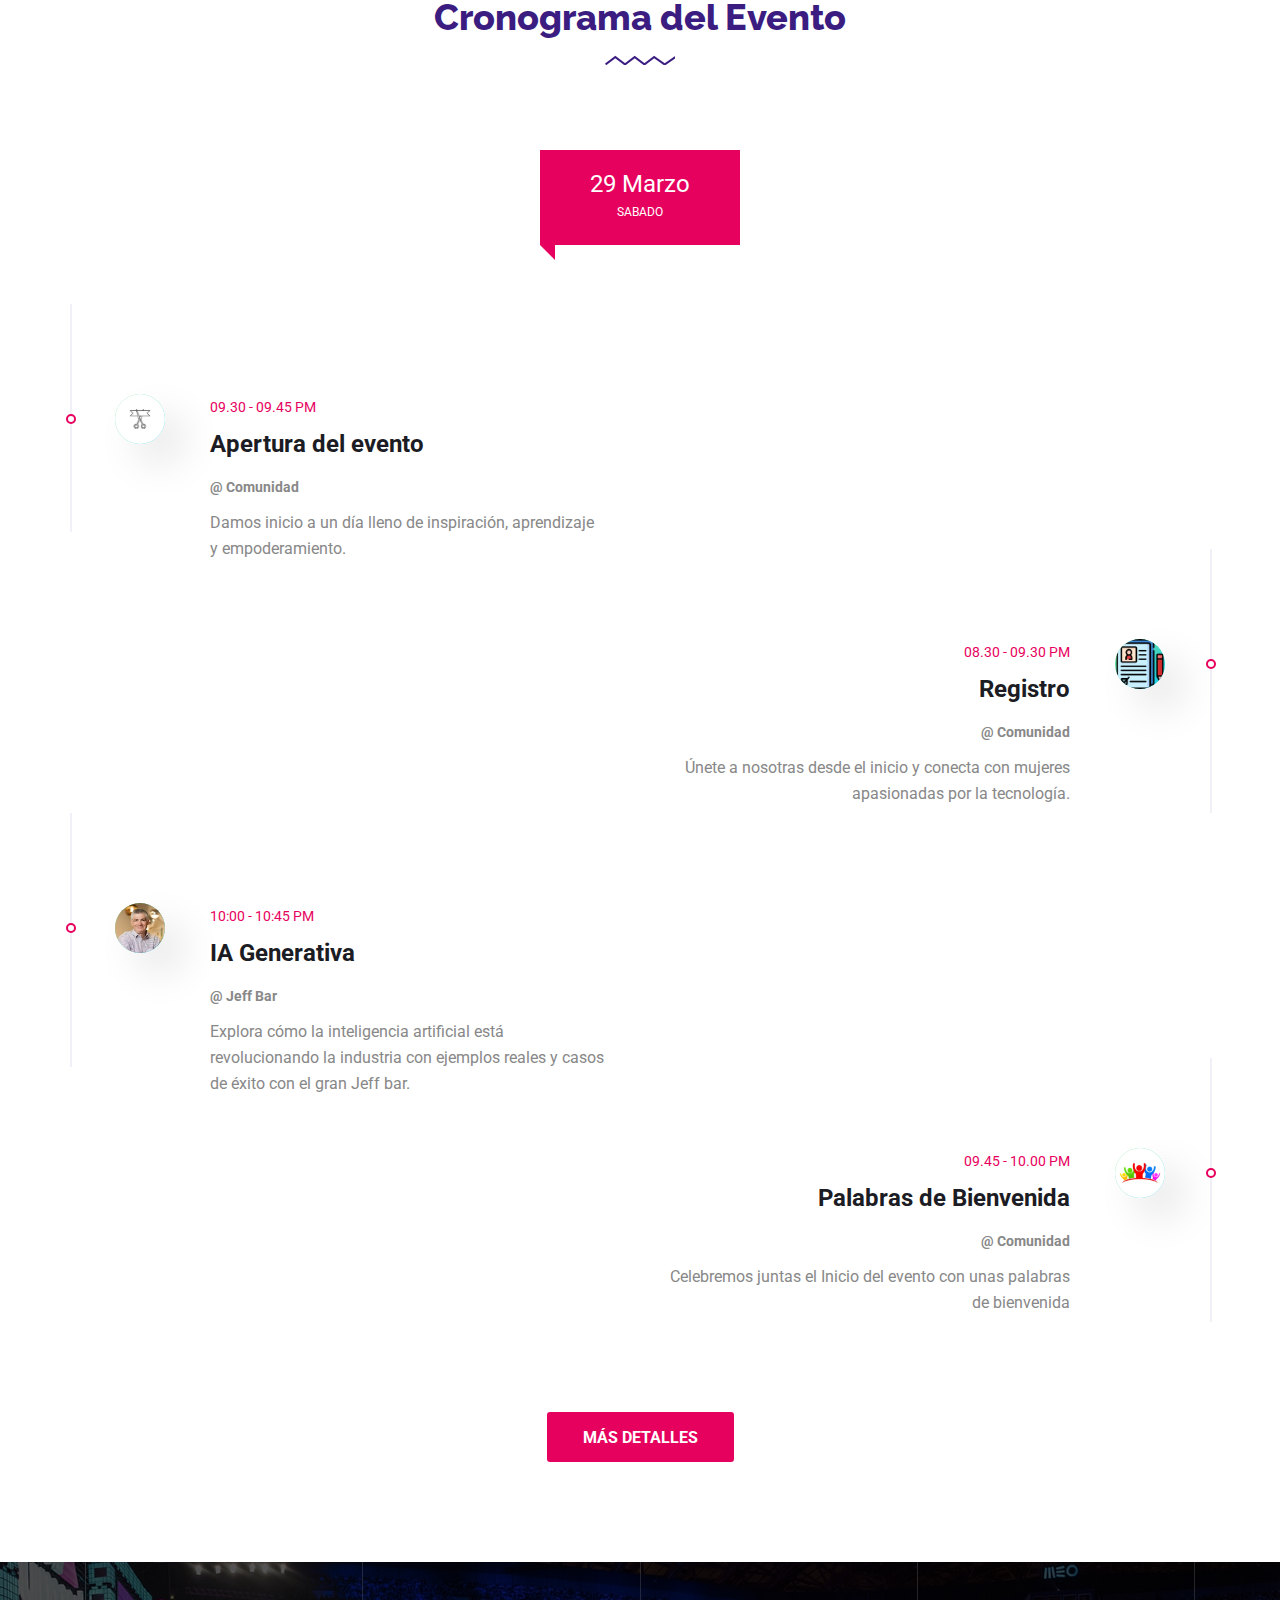
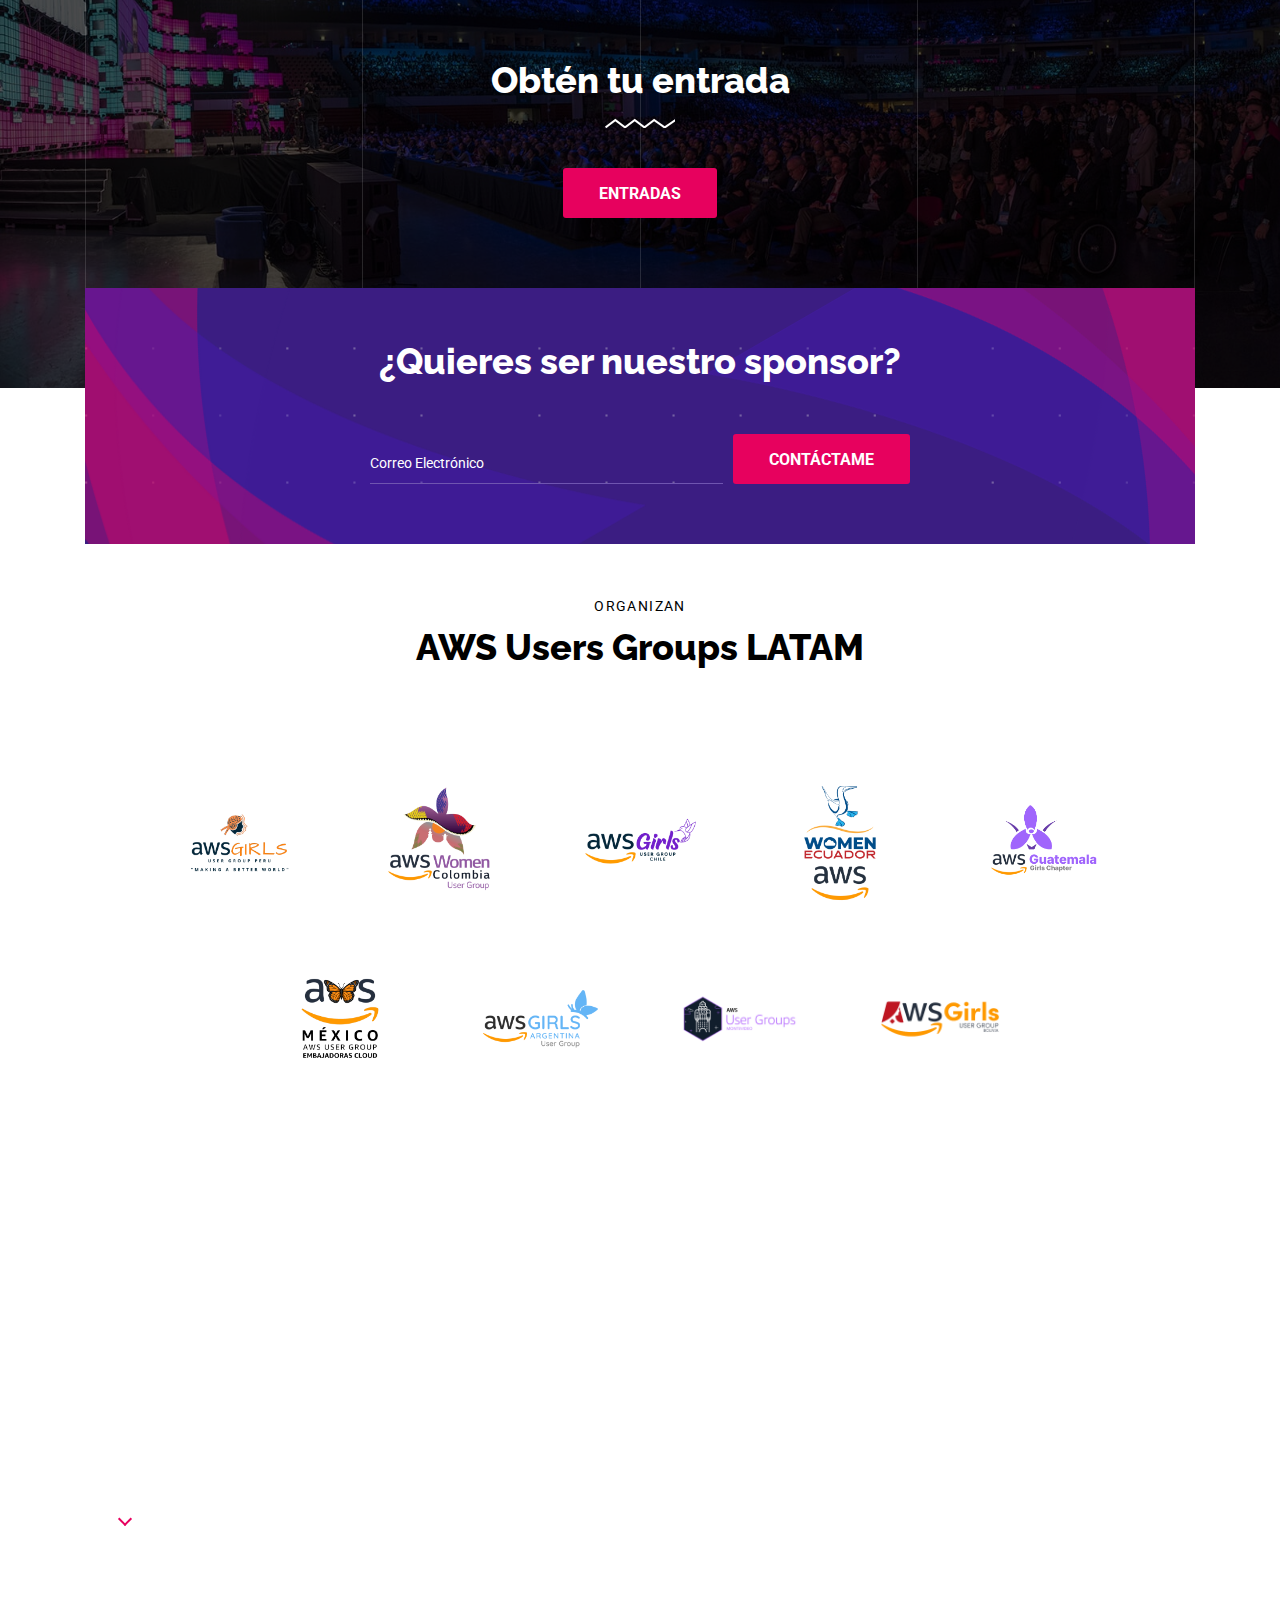
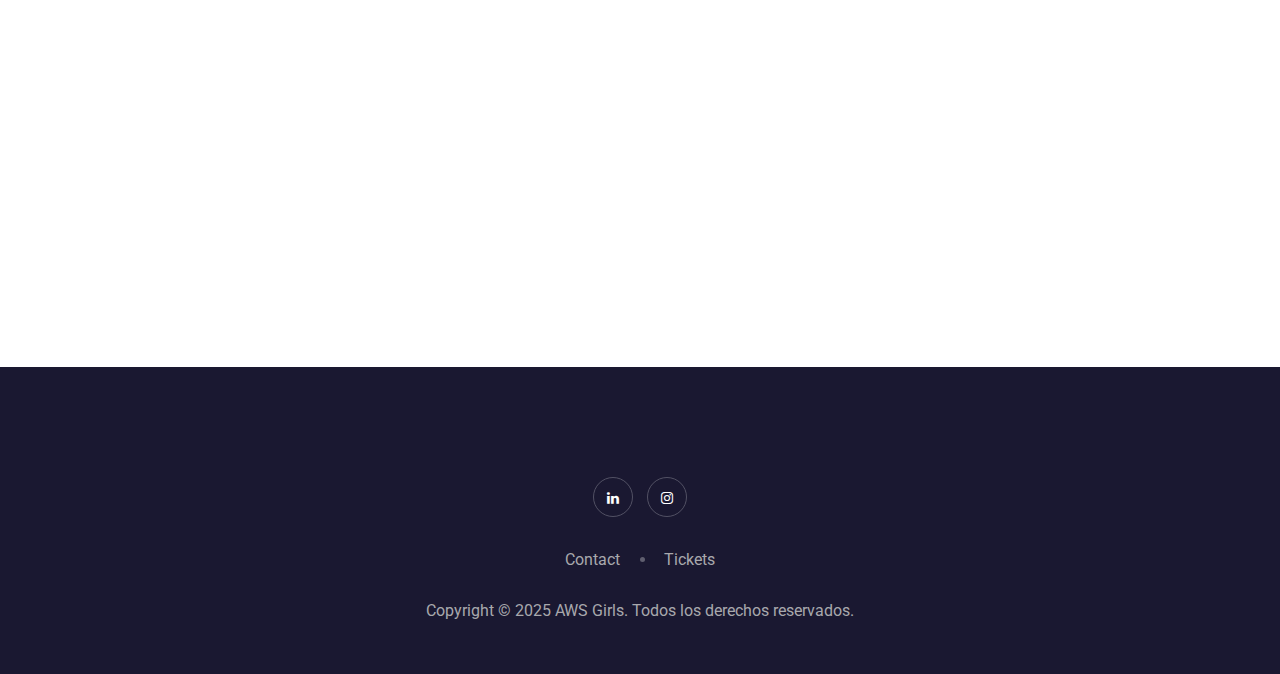
==== commit 084e72e2: "update page index" ====
--- a/index.html
+++ b/index.html
@@ -56,7 +56,7 @@
                         <a href="#ts-schedule">Cronograma</a>
                      </li>
                      <li class="nav-item">
-                        <a href="#ts-intro-sponsors">Sponsors</a>
+                        <a href="#ts-intro-sponsors">Comunidades</a>
                      </li>
                      <li class="header-ticket nav-item">
                         <a class="ticket-btn btn"
@@ -85,23 +85,23 @@
                            <div class="counter-item">
                               <i class="icon icon-ring-1Asset-1"></i>
                               <span class="days">00</span>
-                              <div class="smalltext">Days</div>
+                              <div class="smalltext">Dias</div>
 
                            </div>
                            <div class="counter-item">
                               <i class="icon icon-ring-4Asset-3"></i>
                               <span class="hours">00</span>
-                              <div class="smalltext">Hours</div>
+                              <div class="smalltext">Horas</div>
                            </div>
                            <div class="counter-item">
                               <i class="icon icon-ring-3Asset-2"></i>
                               <span class="minutes">00</span>
-                              <div class="smalltext">Minutes</div>
+                              <div class="smalltext">Minutos</div>
                            </div>
                            <div class="counter-item">
                               <i class="icon icon-ring-4Asset-3"></i>
                               <span class="seconds">00</span>
-                              <div class="smalltext">Seconds</div>
+                              <div class="smalltext">Segundos</div>
                            </div>
                         </div>
                         <div class="banner-btn"></div>
@@ -124,6 +124,10 @@
                         <span>ACTIVIDADES</span>
                         En el evento
                      </h2>
+                     <p>
+                        ¡Únete a un evento full day con sesiones únicas lideradas por instructores internacionales! 
+                        Aprende, conecta e inspírate con expertos de clase mundial.
+                     </p>
                      <a class="btn" href="https://www.eventbrite.com.ar/e/awsome-women-community-summit-latam-2024-tickets-810503938097"
                      target="_blank">Entradas</a>
                   </div>
@@ -283,7 +287,6 @@
 
                </div>
 
-
                <div class="col-lg-3 col-md-6">
 
                   <div class="ts-speaker">
@@ -345,71 +348,6 @@
 
                </div>
 
-               <!-- <div class="col-lg-3 col-md-6">
-                  
-                  <div class="ts-speaker">
-                     <div class="speaker-img">
-                        <img class="img-fluid" src="images/doris.jpg" alt="">
-                        <a href="#popup_3" class="view-speaker ts-image-popup" data-effect="mfp-zoom-in">
-                           <i class="icon icon-plus"></i>
-                        </a>
-                     </div>
-                     <div class="ts-speaker-info">
-                        <h3 class="ts-title"><a href="#">Doris Manrique</a></h3>
-                        <p>
-                           AWS Solutions Architect
-                        </p>
-                     </div>
-                  </div>
-
-                  <div id="popup_3" class="container ts-speaker-popup mfp-hide">
-                     <div class="row">
-                        <div class="col-lg-6">
-                           <div class="ts-speaker-popup-img">
-                              <img src="images/doris.jpg" alt="">
-                           </div>
-                        </div>
-                        <div class="col-lg-6">
-                           <div class="ts-speaker-popup-content">
-                              <h3 class="ts-title">Doris Manrique</h3>
-                              <span class="speakder-designation">Cloud Team Leader</span>
-                              <img class="company-logo" src="images/caleidos.png" alt="">
-                              <p>
-                                 World is committed to making participation in the event a harass ment free experience
-                                 for everyone, regardless of level experience gender, gender identity and expression
-                              </p>
-                              <h4 class="session-name">
-                                 Sessions Doris Manrique
-                              </h4>
-                              <div class="row">
-                                 <div class="col-lg-6">
-                                    <div class="speaker-session-info">
-                                       <span>
-                                          10.30 - 11.30 am
-                                       </span>
-                                       <p>
-                                       </p>
-                                    </div>
-                                 </div>
-                                 <div class="col-lg-6">
-                                    <div class="speaker-session-info">
-                                    </div>
-                                 </div>
-                              </div>
-                              <div class="ts-speakers-social">
-                                 <a href="#"><i class="fa fa-facebook"></i></a>
-                                 <a href="#"><i class="fa fa-twitter"></i></a>
-                                 <a href="#"><i class="fa fa-instagram"></i></a>
-                                 <a href="#"><i class="fa fa-google-plus"></i></a>
-                                 <a href="#"><i class="fa fa-linkedin"></i></a>
-                              </div>
-                           </div>
-                        </div>
-                     </div>
-                  </div>
-
-               </div>  -->
-
                <div class="col-lg-3 col-md-6">
 
                   <div class="ts-speaker">
@@ -472,7 +410,6 @@
                   </div>
 
                </div>
-
 
                <div class="col-lg-3 col-md-6">
 
@@ -559,9 +496,7 @@
                   <div class="ts-exp-wrap">
                      <div class="ts-exp-content">
                         <h2 class="column-title">
-                           <span>Sobre el evento</span>
-                           AWSome Women Community
-                           Summit LATAM 2025
+                           AWSome Women Summit LATAM 2025
                         </h2>
                         <p>
                            En el marco del Día Internacional de la Mujer 2025, todas las comunidades de mujeres de AWS
@@ -607,7 +542,7 @@
                         <div class="row">
 
                            <div class="col-lg-6">
-                              <div class="schedule-listing-item schedule-left">
+                              <div class="schedule-listing-item schedule-right">
                                  <img class="schedule-slot-speakers" src="img/data/apertura.png" alt="">
                                  <span class="schedule-slot-time">09.30 - 09.45 PM</span>
                                  <h3 class="schedule-slot-title">Apertura del evento</h3>
@@ -619,7 +554,7 @@
                            </div>
 
                            <div class="col-lg-6">
-                              <div class="schedule-listing-item schedule-right">
+                              <div class="schedule-listing-item schedule-left">
                                  <img class="schedule-slot-speakers" src="img/data/registro.png" alt="">
                                  <span class="schedule-slot-time">08.30 - 09.30 PM</span>
                                  <h3 class="schedule-slot-title">Registro</h3>
@@ -632,7 +567,7 @@
                            </div>
 
                            <div class="col-lg-6">
-                              <div class="schedule-listing-item schedule-left">
+                              <div class="schedule-listing-item schedule-right">
                                  <img class="schedule-slot-speakers" src="img/speakers/jeff.png" alt="">
                                  <span class="schedule-slot-time">10:00 - 10:45 PM</span>
                                  <h3 class="schedule-slot-title">IA Generativa</h3>
@@ -645,7 +580,7 @@
                            </div>
 
                            <div class="col-lg-6">
-                              <div class="schedule-listing-item schedule-right">
+                              <div class="schedule-listing-item schedule-left">
                                  <img class="schedule-slot-speakers" src="img/data/image.png" alt="">
                                  <span class="schedule-slot-time">09.45 - 10.00 PM</span>
                                  <h3 class="schedule-slot-title">Palabras de Bienvenida</h3>
@@ -658,7 +593,7 @@
 
                         </div>
                         <div class="schedule-listing-btn">
-                           <!-- <a href="#" class="btn">More Details</a> -->
+                           <a href="#" class="btn">Más detalles</a>
                         </div>
                      </div>
 
